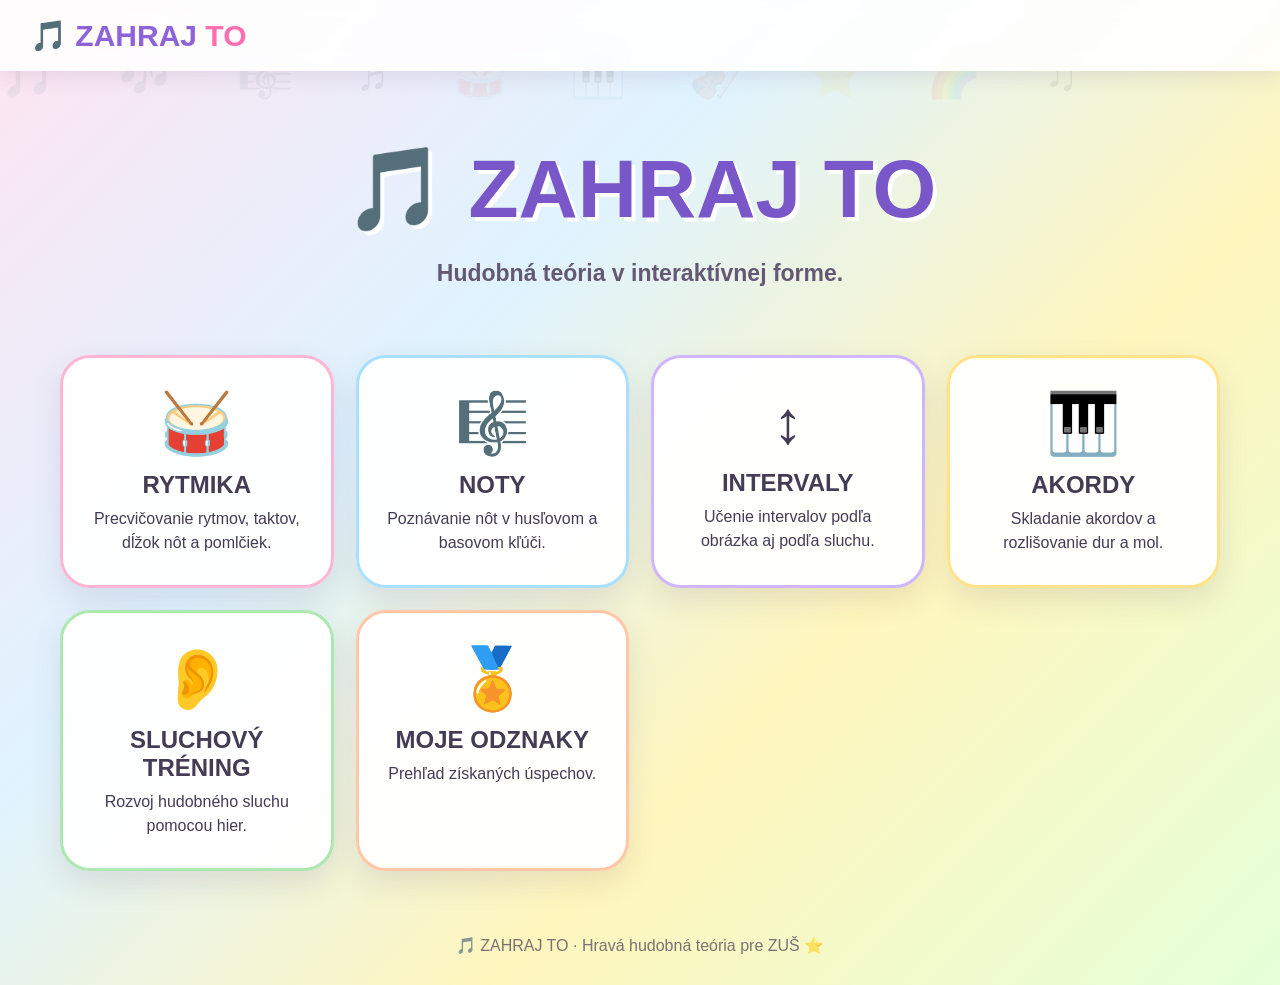
==== index.html @ bfaa4fea "Update index.html" ====
<!DOCTYPE html>
<html lang="sk">
<head>
<meta charset="UTF-8">
<meta name="viewport" content="width=device-width, initial-scale=1.0">
<title>🎵 ZAHRAJ TO</title>

<style>

*{
    box-sizing:border-box;
}

body{
    margin:0;
    font-family:"Trebuchet MS",Arial,sans-serif;
    color:#443b55;
    min-height:100vh;
    background:
        linear-gradient(135deg,
        #ffe4f1 0%,
        #dff3ff 35%,
        #fff6bd 65%,
        #e5ffd9 100%);
    overflow-x:hidden;
}

body::before{
    content:"🎵   🎶   🎼   ♬   🥁   🎹   🎻   ⭐   🌈   ♫";
    position:fixed;
    inset:0;
    z-index:-1;
    font-size:45px;
    line-height:150px;
    letter-spacing:25px;
    opacity:.08;
    animation:bgMove 20s linear infinite;
    pointer-events:none;
}

@keyframes bgMove{
    0%{transform:translateY(0)}
    50%{transform:translateY(-80px)}
    100%{transform:translateY(0)}
}

header{
    background:rgba(255,255,255,.88);
    backdrop-filter:blur(10px);
    padding:18px 30px;
    display:flex;
    justify-content:space-between;
    align-items:center;
    box-shadow:0 5px 20px rgba(80,60,100,.12);
    position:sticky;
    top:0;
    z-index:20;
}

.logo{
    font-size:30px;
    font-weight:900;
    color:#8e62d9;
}

.logo span{
    color:#ff6fae;
}

.back{
    display:none;
    border:none;
    background:#e9ddff;
    color:#704db0;
    padding:10px 18px;
    border-radius:20px;
    cursor:pointer;
    font-weight:bold;
}

main{
    max-width:1200px;
    margin:auto;
    padding:35px 20px;
}

.hero{
    text-align:center;
    padding:35px 10px 45px;
}

.hero h1{
    font-size:clamp(48px,8vw,82px);
    margin:0;
    color:#7957c9;
    text-shadow:4px 4px white;
    transition:.3s;
}

.hero p{
    font-size:23px;
    font-weight:bold;
    color:#655875;
}

.menu{
    display:grid;
    grid-template-columns:repeat(auto-fit,minmax(240px,1fr));
    gap:22px;
}

.card{
    background:rgba(255,255,255,.94);
    border-radius:30px;
    padding:30px 22px;
    text-align:center;
    box-shadow:0 12px 30px rgba(80,60,100,.12);
    cursor:pointer;
    transition:.25s;
    border:3px solid transparent;
}

.card:hover{
    transform:scale(1.05) rotate(-1deg);
    box-shadow:0 18px 40px rgba(80,60,100,.2);
}

.card:nth-child(1){border-color:#ffb6d5}
.card:nth-child(2){border-color:#a9dfff}
.card:nth-child(3){border-color:#d0b5ff}
.card:nth-child(4){border-color:#ffe28a}
.card:nth-child(5){border-color:#aee8b1}
.card:nth-child(6){border-color:#ffc7a8}

.card .icon{
    font-size:60px;
}

.card h2{
    margin:12px 0 8px;
}

.card p{
    margin:0;
    line-height:1.5;
}

.section{
    display:none;
}

.section.active{
    display:block;
    animation:appear .35s ease;
}

@keyframes appear{
    from{
        opacity:0;
        transform:translateY(15px);
    }
    to{
        opacity:1;
        transform:translateY(0);
    }
}

.panel{
    background:rgba(255,255,255,.95);
    border-radius:30px;
    padding:28px;
    margin-bottom:25px;
    box-shadow:0 10px 30px rgba(80,60,100,.12);
}

.panel h1{
    color:#7654c4;
}

.panel h2{
    color:#7654c4;
}

.controls{
    display:flex;
    flex-wrap:wrap;
    gap:10px;
    margin:15px 0;
}

button,select{
    border:none;
    border-radius:18px;
    padding:13px 20px;
    font-size:16px;
    font-weight:bold;
    cursor:pointer;
    background:#e8ddff;
    color:#553c86;
    transition:.2s;
}

button:hover{
    transform:translateY(-2px);
    filter:brightness(.97);
}

button.primary{
    background:#ff91bd;
    color:white;
}

button.blue{
    background:#9ddcff;
    color:#225a7a;
}

button.yellow{
    background:#ffe18a;
    color:#775b00;
}

button.green{
    background:#aee8b1;
    color:#27622c;
}

button.purple{
    background:#c9adff;
    color:#53308d;
}

button.red{
    background:#ff9c9c;
    color:#762929;
}

button.selected{
    outline:4px solid rgba(120,80,190,.2);
    transform:scale(1.04);
}

/* =========================
   RYTMICKÁ OSNOVA
========================= */

.staff-container{
    background:white;
    border-radius:25px;
    padding:20px;
    margin:25px 0;
    box-shadow:inset 0 0 0 3px #eee7fa;
    overflow-x:auto;
}

#rhythmStaff{
    width:100%;
    min-width:760px;
    height:270px;
}

.staff-line{
    stroke:#45404c;
    stroke-width:2;
}

.bar-line{
    stroke:#45404c;
    stroke-width:3;
}

.note-head{
    fill:#24212a;
}

.note-stem{
    stroke:#24212a;
    stroke-width:3;
}

.note-beam{
    stroke:#24212a;
    stroke-width:6;
    stroke-linecap:round;
}

.note-flag{
    fill:none;
    stroke:#24212a;
    stroke-width:4;
}

.rest-symbol{
    font-size:36px;
    fill:#24212a;
}

.first-beat{
    fill:#ff5da2;
    stroke:#ff5da2;
}

.staff-beat-highlight{
    opacity:.12;
}

.rhythm-info{
    display:flex;
    justify-content:center;
    flex-wrap:wrap;
    gap:15px;
    margin:15px 0;
}

.info-pill{
    padding:10px 18px;
    border-radius:20px;
    background:#f3edff;
    font-weight:bold;
}

.tap-area{
    text-align:center;
    padding:10px 0 20px;
}

.tap-button{
    width:190px;
    height:190px;
    border-radius:50%;
    border:10px solid #ffb6d5;
    background:#ff78b1;
    color:white;
    font-size:28px;
    box-shadow:0 10px 0 #d6538d;
    margin:10px;
}

.tap-button:active{
    transform:translateY(8px);
    box-shadow:0 2px 0 #d6538d;
}

.tap-count{
    font-size:18px;
    font-weight:bold;
}

.status{
    padding:15px;
    border-radius:18px;
    background:#f4edff;
    margin-top:15px;
    font-weight:bold;
}

.status.success{
    background:#ddf8df;
    color:#25642b;
}

.status.error{
    background:#ffe1e1;
    color:#8a2d2d;
}

.accuracy{
    font-size:26px;
    font-weight:900;
    text-align:center;
    margin:15px;
}

.progress{
    height:20px;
    background:#eee;
    border-radius:20px;
    overflow:hidden;
    margin:15px 0;
}

.progress-bar{
    height:100%;
    background:linear-gradient(90deg,#ff9fc6,#a9dfff,#bca0ff);
    width:0%;
    transition:.5s;
}

/* =========================
   VYSVETLIVKY
========================= */

.rhythm-lessons{
    display:grid;
    grid-template-columns:repeat(auto-fit,minmax(240px,1fr));
    gap:15px;
}

.lesson{
    background:#faf7ff;
    border-radius:22px;
    padding:20px;
    border:2px solid #eee4ff;
}

.lesson-symbol{
    font-size:45px;
    text-align:center;
}

.lesson h3{
    text-align:center;
    color:#7654c4;
}

.lesson p{
    line-height:1.6;
}

.example{
    background:white;
    border-radius:15px;
    padding:12px;
    font-size:30px;
    text-align:center;
}

/* =========================
   NOTY
========================= */

.real-stave-container{
    background:white;
    border-radius:25px;
    padding:15px 20px;
    margin:25px 0;
    box-shadow:inset 0 0 0 3px #eee7fa;
    overflow-x:auto;
}

#noteStave{
    width:100%;
    min-width:700px;
    height:260px;
}

.note-staff-line{
    stroke:#45404c;
    stroke-width:2.5;
}

.note-clef{
    fill:#443b55;
    font-family:"Bravura","Noto Music","Segoe UI Symbol","Arial Unicode MS",serif;
    font-weight:normal;
}

.note-head-real{
    fill:#24212a;
    stroke:#24212a;
    stroke-width:2;
}

.note-stem-real{
    stroke:#24212a;
    stroke-width:3;
}

.note-accidental-real{
    fill:#7654c4;
    font-family:"Segoe UI Symbol","Arial Unicode MS",sans-serif;
    font-size:30px;
    font-weight:bold;
}

.note-ledger{
    stroke:#45404c;
    stroke-width:2.5;
}

.note-name-real{
    fill:#7654c4;
    font-size:18px;
    font-weight:bold;
}

.answers{
    display:grid;
    grid-template-columns:repeat(3,1fr);
    gap:15px;
}

.answers button{
    min-height:65px;
    background:#dff3ff;
}

.quiz-score{
    font-weight:bold;
    text-align:center;
}

/* =========================
   INTERVALY
========================= */

.interval-display{
    display:flex;
    justify-content:center;
    gap:45px;
    align-items:center;
    font-size:70px;
    padding:30px;
    background:#eef8ff;
    border-radius:25px;
}

.interval-stave-container{
    background:white;
    border-radius:25px;
    padding:15px;
    margin:20px 0;
    box-shadow:inset 0 0 0 3px #eee7fa;
    overflow-x:auto;
}

#intervalStave,#buildIntervalStave{
    width:100%;
    min-width:650px;
    height:260px;
}

.interval-staff-line{stroke:#45404c;stroke-width:2;}
.interval-clef{font-family:serif;fill:#24212a;}
.interval-note-head{fill:#24212a;}
.interval-note-stem{stroke:#24212a;stroke-width:3;}
.interval-note-ledger{stroke:#45404c;stroke-width:2;}
.interval-octave-note{
    text-align:center;
    min-height:28px;
    font-weight:900;
    color:#7654c4;
}
.interval-hint{
    background:#f5efff;
    padding:14px 18px;
    border-radius:18px;
    line-height:1.6;
}
.interval-build-card{
    display:flex;
    justify-content:center;
    align-items:center;
    gap:25px;
    padding:22px;
    background:#eef8ff;
    border-radius:25px;
    margin:20px 0;
}
.interval-build-note{font-size:48px;font-weight:900;}
.interval-build-arrow{font-size:40px;}
.interval-target-label{font-size:15px;font-weight:bold;opacity:.7;text-align:center;}
.interval-target{font-size:32px;font-weight:900;color:#7654c4;text-align:center;}

/* =========================
   AKORDY
========================= */

.chord-pieces{
    display:flex;
    justify-content:center;
    gap:15px;
    flex-wrap:wrap;
    margin:25px 0;
}

.piece{
    width:90px;
    height:90px;
    border-radius:20px;
    display:flex;
    align-items:center;
    justify-content:center;
    font-size:30px;
    font-weight:bold;
    background:#ffd77e;
    cursor:pointer;
    transition:.2s;
}

.piece:hover{
    transform:scale(1.08) rotate(3deg);
}

/* =========================
   ODZNAKY
========================= */

.badges{
    display:grid;
    grid-template-columns:repeat(auto-fit,minmax(220px,1fr));
    gap:20px;
}

.badge{
    padding:25px;
    border-radius:25px;
    background:#f5efff;
    text-align:center;
    transition:.3s;
    opacity:.45;
}

.badge.unlocked{
    opacity:1;
    animation:badgePop .7s ease;
    background:#fff4bd;
}

@keyframes badgePop{
    0%{transform:scale(.5) rotate(-10deg)}
    60%{transform:scale(1.15) rotate(5deg)}
    100%{transform:scale(1)}
}

.badge-icon{
    font-size:60px;
}

/* =========================
   KONFETY
========================= */

#confetti{
    position:fixed;
    inset:0;
    pointer-events:none;
    z-index:100;
}

.confetti-piece{
    position:absolute;
    width:12px;
    height:18px;
    animation:fall 2.5s linear forwards;
}

@keyframes fall{
    0%{
        transform:translateY(-20px) rotate(0deg);
        opacity:1;
    }
    100%{
        transform:translateY(110vh) rotate(720deg);
        opacity:0;
    }
}

footer{
    text-align:center;
    padding:30px;
    opacity:.7;
}

@media(max-width:700px){

    .answers{
        grid-template-columns:1fr;
    }

    .panel{
        padding:20px;
    }

    .hero h1{
        font-size:50px;
    }

    .hero p{
        font-size:18px;
    }

}

</style>
</head>


<body>

<header>

    <div class="logo">
        🎵 ZAHRAJ <span>TO</span>
    </div>

    <button
        class="back"
        id="backBtn"
        onclick="showHome()">
        ← MENU
    </button>

</header>


<main>

<!-- =========================
     DOMOV
========================= -->

<section id="home" class="section active">

    <div class="hero">

        <h1>🎵 ZAHRAJ TO</h1>

        <p>
            Hudobná teória v interaktívnej forme.
        </p>

    </div>


    <div class="menu">

        <div class="card" onclick="showSection('rhythm')">
            <div class="icon">🥁</div>
            <h2>RYTMIKA</h2>
            <p>
                Precvičovanie rytmov, taktov,
                dĺžok nôt a pomlčiek.
            </p>
        </div>

        <div class="card" onclick="showSection('notes')">
            <div class="icon">🎼</div>
            <h2>NOTY</h2>
            <p>
                Poznávanie nôt v husľovom
                a basovom kľúči.
            </p>
        </div>

        <div class="card" onclick="showSection('intervals')">
            <div class="icon">↕️</div>
            <h2>INTERVALY</h2>
            <p>
                Učenie intervalov podľa obrázka
                aj podľa sluchu.
            </p>
        </div>

        <div class="card" onclick="showSection('chords')">
            <div class="icon">🎹</div>
            <h2>AKORDY</h2>
            <p>
                Skladanie akordov a rozlišovanie
                dur a mol.
            </p>
        </div>

        <div class="card" onclick="showSection('ear')">
            <div class="icon">👂</div>
            <h2>SLUCHOVÝ TRÉNING</h2>
            <p>
                Rozvoj hudobného sluchu
                pomocou hier.
            </p>
        </div>

        <div class="card" onclick="showSection('badges')">
            <div class="icon">🏅</div>
            <h2>MOJE ODZNAKY</h2>
            <p>
                Prehľad získaných úspechov.
            </p>
        </div>

    </div>

</section>


<!-- =========================
     RYTMIKA
========================= -->

<section id="rhythm" class="section">

<div class="panel">

    <h1>🥁 Rytmika</h1>

    <p>
        Pozri sa na rytmus v notovej osnove,
        vypočuj si ho a potom ho čo najpresnejšie
        zopakuj.
    </p>


    <h2>🎚️ Tempo</h2>

    <div class="controls">

        <button onclick="setBPM(60)" id="bpm60">
            60 BPM
        </button>

        <button onclick="setBPM(80)" id="bpm80">
            80 BPM
        </button>

        <button onclick="setBPM(100)" id="bpm100">
            100 BPM
        </button>

        <button onclick="setBPM(120)" id="bpm120">
            120 BPM
        </button>

    </div>

    <div class="controls metronome-controls">

        <button
            class="purple selected"
            id="metronomeToggle"
            onclick="toggleMetronome()">
            🔊 METRONÓM: ZAPNUTÝ
        </button>

    </div>

    <p>
        Aktuálne tempo:
        <strong id="bpmValue">80 BPM</strong>
    </p>
    <h2>📏 Takt</h2>

    <div class="status">
        Všetky rytmické cvičenia sú v takte <strong>4/4</strong> a majú presne <strong>2 takty</strong>.
    </div>

    <h2>🎓 Úroveň</h2>

    <div class="controls">

        <button
            class="green selected"
            id="levelEasy"
            onclick="setLevel('easy')">
            🟢 ĽAHKÁ
        </button>

        <button
            class="yellow"
            id="levelMedium"
            onclick="setLevel('medium')">
            🟡 STREDNÁ
        </button>

        <button
            class="red"
            id="levelHard"
            onclick="setLevel('hard')">
            🔴 ŤAŽKÁ
        </button>

    </div>


    <div class="rhythm-info">

        <div class="info-pill">
            🎼 2 takty · 4/4
        </div>

        <div class="info-pill">
            ⭐ <span id="rhythmLevelInfo">Ľahká</span>
        </div>

        <div class="info-pill">
            📚 Cvičenie <span id="rhythmExerciseInfo">1/30</span>
        </div>

    </div>


    <!-- SKUTOČNÁ NOTOVÁ OSNOVA -->

    <div class="staff-container">

        <svg
            id="rhythmStaff"
            viewBox="0 0 1000 270"
            preserveAspectRatio="xMidYMid meet">

            <!-- osnovové čiary -->

            <line class="staff-line"
                x1="50" y1="70"
                x2="950" y2="70"/>

            <line class="staff-line"
                x1="50" y1="90"
                x2="950" y2="90"/>

            <line class="staff-line"
                x1="50" y1="110"
                x2="950" y2="110"/>

            <line class="staff-line"
                x1="50" y1="130"
                x2="950" y2="130"/>

            <line class="staff-line"
                x1="50" y1="150"
                x2="950" y2="150"/>

            <!-- husľový kľúč -->

            <text
                x="65"
                y="145"
                font-size="92">
                𝄞
            </text>

            <!-- taktová čiara po kľúči -->

            <line
                class="bar-line"
                x1="145" y1="65"
                x2="145" y2="155"/>

            <g id="rhythmNotes"></g>

        </svg>

    </div>


    <div class="controls">

        <button
            class="primary"
            onclick="playRhythm()">
            ▶ PREHRAŤ VZOR
        </button>

        <button
            class="blue"
            onclick="newRhythm()">
            🔄 NOVÝ RYTMUS
        </button>

    </div>


    <h2>🎯 Zopakuj rytmus</h2>

    <p>
        Môžeš použiť veľké tlačidlo,
        <strong>medzerník</strong> alebo
        <strong>mikrofón</strong>.
    </p>


    <div class="tap-area">

        <button
            class="tap-button"
            id="tapButton"
            onclick="tapRhythm()">

            👆<br>
            ŤUKAJ

        </button>

        <div class="tap-count">
            Odťukané údery:
            <span id="tapCount">0</span>
        </div>

    </div>


    <div class="controls">

        <button
            class="purple"
            onclick="startMic()">
            🎤 ZAPNÚŤ MIKROFÓN
        </button>

        <button
            onclick="stopMic()">
            ⏹ VYPNÚŤ MIKROFÓN
        </button>

        <button
            onclick="resetTaps()">
            ↩️ VYMAZAŤ ŤUKNUTIA
        </button>

    </div>


    <div
        class="status"
        id="rhythmStatus">

        Stlač „Prehrať vzor“ a potom ho zopakuj.

    </div>


    <div
        class="accuracy"
        id="rhythmAccuracy">

        Presnosť: —

    </div>


    <div class="progress">

        <div
            class="progress-bar"
            id="rhythmProgress">
        </div>

    </div>

</div>


<!-- =========================
     VYSVETLIVKY RYTMIKY
========================= -->

<div class="panel">

<h2>📖 Rytmické vysvetlivky</h2>

<p>
Rytmus určuje, <strong>ako dlho jednotlivé tóny
trvajú a kedy zaznejú</strong>. Každá nota má svoju
časovú hodnotu.
</p>


<div class="rhythm-lessons">


<div class="lesson">

<div class="lesson-symbol">𝅝</div>

<h3>Celá nota</h3>

<p>
Trvá <strong>4 doby</strong> v 4/4 takte.
</p>

<div class="example">
𝅝
</div>

</div>


<div class="lesson">

<div class="lesson-symbol">𝅗𝅥</div>

<h3>Polová nota</h3>

<p>
Trvá <strong>2 doby</strong>.
</p>

<div class="example">
𝅗𝅥
</div>

</div>


<div class="lesson">

<div class="lesson-symbol">♩</div>

<h3>Štvrťová nota</h3>

<p>
Trvá <strong>1 dobu</strong>.
</p>

<div class="example">
♩ ♩ ♩ ♩
</div>

</div>


<div class="lesson">

<div class="lesson-symbol">♪</div>

<h3>Osminová nota</h3>

<p>
Trvá <strong>polovicu doby</strong>.
Dve osminové noty sa zmestia do jednej štvrťovej doby.
</p>

<div class="example">
♪ ♪
</div>

</div>


<div class="lesson">

<div class="lesson-symbol">𝅘𝅥𝅮</div>

<h3>Šestnástinová nota</h3>

<p>
Trvá <strong>štvrtinu doby</strong>.
Do jednej štvrťovej doby sa zmestia štyri šestnástiny.
</p>

<div class="example">
𝅘𝅥𝅮 𝅘𝅥𝅮 𝅘𝅥𝅮 𝅘𝅥𝅮
</div>

</div>


<div class="lesson">

<div class="lesson-symbol">♪♪♪</div>

<h3>Triola</h3>

<p>
Triola rozdelí čas jednej štvrťovej doby
na <strong>tri rovnaké časti</strong>.
</p>

<div class="example">
♪³
</div>

</div>




<div class="lesson">

<div class="lesson-symbol">♩.</div>

<h3>Bodkovaná nota</h3>

<p>
Bodka predĺži notu o polovicu jej pôvodnej hodnoty.
Napríklad bodkovaná štvrťová nota trvá
<strong>1,5 doby</strong>.
</p>

<div class="example">
♩.
</div>

</div>


<div class="lesson">

<div class="lesson-symbol">𝄽</div>

<h3>Štvrťová pomlčka</h3>

<p>
Ticho v trvaní <strong>1 doby</strong>.
</p>

<div class="example">
𝄽
</div>

</div>


<div class="lesson">

<div class="lesson-symbol">𝄼</div>

<h3>Osminová pomlčka</h3>

<p>
Ticho v trvaní <strong>polovice doby</strong>.
</p>

<div class="example">
𝄼
</div>

</div>


<div class="lesson">

<div class="lesson-symbol">𝄾</div>

<h3>Šestnástinová pomlčka</h3>

<p>
Ticho v trvaní <strong>štvrtiny doby</strong>.
</p>

<div class="example">
𝄾
</div>

</div>


<div class="lesson">

<div class="lesson-symbol">𝄻</div>

<h3>Polová pomlčka</h3>

<p>
Ticho v trvaní <strong>2 dôb</strong>.
</p>

<div class="example">
𝄻
</div>

</div>


<div class="lesson">

<div class="lesson-symbol">𝄺</div>

<h3>Celá pomlčka</h3>

<p>
V 4/4 takte predstavuje ticho počas
<strong>celého taktu – 4 doby</strong>.
</p>

<div class="example">
𝄺
</div>

</div>


<div class="lesson">

<div class="lesson-symbol">𝄹</div>

<h3>Dvojtaktová pomlčka</h3>

<p>
Označuje ticho počas <strong>dvoch celých taktov</strong>.
V tréneri sa používa iba ako vysvetľujúci symbol.
</p>

<div class="example">
𝄹
</div>

</div>


</div>


<h2 style="margin-top:35px;">
📏 Takt 4/4 a taktová čiara
</h2>

<p style="line-height:1.7;">
V tejto aplikácii sú všetky rytmické cvičenia v <strong>4/4 takte</strong>.
Jeden takt preto obsahuje štyri štvrťové doby a každé cvičenie má presne dva takty.
Taktová čiara <strong>|</strong> oddeľuje prvý a druhý takt.
</p>

<div class="example">
♩ ♩ ♩ ♩ | ♩ ♩ ♩ ♩
</div>

</div>

</section>


<!-- =========================
     NOTY
========================= -->

<section id="notes" class="section">

<div class="panel">

<h1>🎼 Noty</h1>

<div class="controls">

<button
class="primary"
id="noteTrebleButton"
onclick="selectNoteMode('treble')">
🎻 Husľový kľúč
</button>

<button
class="blue"
id="noteBassButton"
onclick="selectNoteMode('bass')">
🎸 Basový kľúč
</button>

<button
class="purple"
id="noteAccidentalButton"
onclick="selectNoteMode('accidentals')">
♯ / ♭ Posuvky
</button>

</div>

<h2 id="noteModeTitle">🎻 Husľový kľúč</h2>

<div class="real-stave-container">
    <svg id="noteStave" viewBox="0 0 900 260" preserveAspectRatio="xMidYMid meet" aria-label="Notová osnova">
        <g id="noteStaveGraphics"></g>
    </svg>
</div>

<h2>Aká je to nota?</h2>

<div class="answers" id="noteAnswers"></div>

<div class="status" id="noteStatus">Vyber správnu odpoveď.</div>

<p class="quiz-score">
Správne:
<span id="noteScore">0</span>/10
</p>

</div>


<div class="panel">

<h2>📖 Vysvetlivky</h2>

<div class="explanation">

<h3>🎻 Husľový kľúč</h3>

<p>
Husľový kľúč určuje výšku tónov na notovej osnove.
</p>

<p>
<strong>Linky:</strong>
E – G – H – D – F
</p>

<p>
<strong>Medzery:</strong>
F – A – C – E
</p>

</div>


<div class="explanation">

<h3>🎸 Basový kľúč</h3>

<p>
Basový kľúč používame najmä pre nižšie tóny.
</p>

<p>
<strong>Linky:</strong>
G – H – D – F – A
</p>

<p>
<strong>Medzery:</strong>
A – C – E – G
</p>

</div>


<div class="explanation">

<h3>♯ Krížik</h3>

<p>
Zvyšuje tón o pol tónu.
</p>

</div>


<div class="explanation">

<h3>♭ Béčko</h3>

<p>
Znižuje tón o pol tónu.
</p>

</div>

</div>

</section>


<!-- =========================
     INTERVALY
========================= -->

<section id="intervals" class="section">

<div class="panel">

<h1>↕️ Intervaly</h1>

<div class="controls">

<button
class="primary"
onclick="selectIntervalMode('picture')">
🎨 Podľa obrázka
</button>


<button
class="purple"
onclick="selectIntervalMode('build')">
🎯 Postav interval
</button>

</div>

<div id="intervalPictureGame">

<h2>🎨 1. Podľa obrázka</h2>

<p class="interval-hint">
Pracujeme iba s tónmi <strong>C dur</strong> (C – D – E – F – G – A – H).
Prvá nota nemusí byť C. Urči, aký interval tvoria dve zobrazené noty.
</p>

<div class="interval-stave-container">
    <svg id="intervalStave" viewBox="0 0 900 260" preserveAspectRatio="xMidYMid meet">
        <g id="intervalStaveGraphics"></g>
    </svg>
</div>

<div class="interval-octave-note" id="intervalOctaveNote"></div>

<h3>Aký je to interval?</h3>
<div class="answers" id="intervalAnswers"></div>
<div class="status" id="intervalStatus">Vyber správnu odpoveď.</div>

</div>

<div id="intervalBuildGame" style="display:none;">

<h2>🎯 2. Vyskladaj interval</h2>

<p class="interval-hint">
Zobrazená je prvá nota a interval, ktorý máš vytvoriť.
Vyber druhú notu z tónov <strong>C dur</strong>.
</p>

<div class="interval-build-card">
    <div class="interval-build-note" id="buildStartNote">C</div>
    <div class="interval-build-arrow">→</div>
    <div>
        <div class="interval-target-label">Vyskladaj</div>
        <div class="interval-target" id="buildTargetInterval">Kvinta</div>
    </div>
</div>

<div class="interval-stave-container">
    <svg id="buildIntervalStave" viewBox="0 0 900 260" preserveAspectRatio="xMidYMid meet">
        <g id="buildIntervalStaveGraphics"></g>
    </svg>
</div>

<h3>Vyber druhú notu:</h3>
<div class="answers" id="buildIntervalAnswers"></div>
<div class="status" id="buildIntervalStatus">Vyber správnu notu.</div>

</div>

<p class="quiz-score">
Správne: <span id="intervalScore">0</span>/10
</p>

<p class="quiz-score">
Správne:
<span id="intervalScore">0</span>/10
</p>

</div>


<div class="panel">

<h2>📖 Intervaly</h2>

<div class="explanation">
<h3>1 – Prima</h3>
<p>C → C</p>
</div>

<div class="explanation">
<h3>2 – Sekunda</h3>
<p>C → D</p>
</div>

<div class="explanation">
<h3>3 – Tercia</h3>
<p>C → E</p>
</div>

<div class="explanation">
<h3>4 – Kvarta</h3>
<p>C → F</p>
</div>

<div class="explanation">
<h3>5 – Kvinta</h3>
<p>C → G</p>
</div>

<div class="explanation">
<h3>6 – Sexta</h3>
<p>C → A</p>
</div>

<div class="explanation">
<h3>7 – Septima</h3>
<p>C → H</p>
</div>

<div class="explanation">
<h3>8 – Oktáva</h3>
<p>C → C</p>
</div>

</div>

</section>


<!-- =========================
     AKORDY
========================= -->

<section id="chords" class="section">

<div class="panel">

<h1>🎹 Akordy</h1>

<h2>🧩 Poskladaj akord</h2>

<p id="chordQuestion">
Poskladaj <strong>C dur</strong>.
</p>

<div class="chord-pieces">

<div class="piece"
onclick="selectChordNote('C')">
C
</div>

<div class="piece"
onclick="selectChordNote('E')">
E
</div>

<div class="piece"
onclick="selectChordNote('G')">
G
</div>

<div class="piece"
onclick="selectChordNote('D')">
D
</div>

<div class="piece"
onclick="selectChordNote('F')">
F
</div>

<div class="piece"
onclick="selectChordNote('A')">
A
</div>

</div>

<div
class="status"
id="chordStatus">
Vyber tri tóny.
</div>

<button
class="primary"
onclick="checkChord()">
✓ SKONTROLOVAŤ
</button>

<hr
style="margin:30px 0;border:0;border-top:2px dashed #ddd;">

<h2>😁 Dur alebo Mol?</h2>

<button
class="yellow"
onclick="chordTypeAnswer('dur')">
😁 DUR
</button>

<button
class="blue"
onclick="chordTypeAnswer('mol')">
😢 MOL
</button>

<div
class="status"
id="chordTypeStatus">
Stlač ▶ a vypočuj si akord.
</div>

<button
class="primary"
onclick="playChord()">
▶ PREHRAŤ AKORD
</button>

</div>


<div class="panel">

<h2>📖 Vysvetlivky</h2>

<div class="explanation">

<h3>😁 Dur</h3>

<p>
Dur akord má často veselý a jasný charakter.
</p>

</div>

<div class="explanation">

<h3>😢 Mol</h3>

<p>
Mol akord má často pokojnejší alebo smutnejší charakter.
</p>

</div>

</div>

</section>


<!-- =========================
     SLUCH
========================= -->

<section id="ear" class="section">

<div class="panel">

<h1>👂 Sluchový tréning</h1>

<h2>📈 Vyšší alebo nižší?</h2>

<button
class="primary"
onclick="playHigherLower()">
▶ PREHRAŤ DVA TÓNY
</button>

<div class="controls">

<button
class="yellow"
onclick="higherLowerAnswer('higher')">
⬆️ VYŠŠÍ
</button>

<button
class="blue"
onclick="higherLowerAnswer('lower')">
⬇️ NIŽŠÍ
</button>

</div>

<div
class="status"
id="higherStatus">
Najprv si vypočuj tóny.
</div>

</div>


<div class="panel">

<h2>🎵 Zopakuj melódiu</h2>

<p>
Aplikácia prehrá krátku melódiu.
</p>

<button
class="primary"
onclick="playMelody()">
▶ PREHRAŤ MELODÍU
</button>

<div class="controls">

<button onclick="playTone(261.63)">
C
</button>

<button onclick="playTone(293.66)">
D
</button>

<button onclick="playTone(329.63)">
E
</button>

<button onclick="playTone(349.23)">
F
</button>

<button onclick="playTone(392)">
G
</button>

</div>

<div
class="status"
id="melodyStatus">
Zopakuj melódiu C – D – E.
</div>

</div>


<div class="panel">

<h2>🎹 Rozpoznaj tón</h2>

<button
class="primary"
onclick="playRecognitionTone()">
▶ PREHRAŤ TÓN
</button>

<div class="answers">

<button onclick="recognitionAnswer('C')">
C
</button>

<button onclick="recognitionAnswer('D')">
D
</button>

<button onclick="recognitionAnswer('E')">
E
</button>

</div>

<div
class="status"
id="recognitionStatus">
Vypočuj si tón.
</div>

</div>


<div class="panel">

<h2>📖 Vysvetlivky</h2>

<div class="explanation">

<h3>🎵 Tón</h3>

<p>
Tón je zvuk s určitou výškou.
</p>

</div>

<div class="explanation">

<h3>🎶 Melódia</h3>

<p>
Melódia je postupnosť tónov,
ktoré vytvárajú hudobnú myšlienku.
</p>

</div>

<div class="explanation">

<h3>⬆️ Vyšší tón</h3>

<p>
Má vyššiu frekvenciu.
</p>

</div>

<div class="explanation">

<h3>⬇️ Nižší tón</h3>

<p>
Má nižšiu frekvenciu.
</p>

</div>

</div>

</section>


<!-- =========================
     ODZNAKY
========================= -->

<section id="badges" class="section">

<div class="panel">

<h1>🏅 Moje odznaky</h1>

<p>
Získavaj úspechy a staň sa malým hudobníkom ZUŠ!
</p>

<div class="badges">

<div class="badge" id="badge-rhythm">

<div class="badge-icon">🥁</div>

<h2>
Rytmický majster
</h2>

<p>
10 správnych rytmov
</p>

</div>


<div class="badge" id="badge-notes">

<div class="badge-icon">🎼</div>

<h2>
Lovec nôt
</h2>

<p>
10 správnych úloh v notách
</p>

</div>


<div class="badge" id="badge-intervals">

<div class="badge-icon">↕️</div>

<h2>
Kráľ intervalov
</h2>

<p>
10 správnych intervalov
</p>

</div>


<div class="badge" id="badge-chords">

<div class="badge-icon">🎹</div>

<h2>
Staviteľ akordov
</h2>

<p>
10 správnych akordov
</p>

</div>


<div class="badge" id="badge-ear">

<div class="badge-icon">👂</div>

<h2>
Hudobné ucho
</h2>

<p>
10 správnych sluchových úloh
</p>

</div>


<div class="badge" id="badge-all">

<div class="badge-icon">🌟</div>

<h2>
Malý hudobník ZUŠ
</h2>

<p>
Získaj všetky ostatné odznaky
</p>

</div>

</div>

</div>

</section>

</main>


<footer>
🎵 ZAHRAJ TO · Hravá hudobná teória pre ZUŠ ⭐
</footer>


<div id="confetti"></div>


<script>

/* =====================================================
   NAVIGÁCIA
===================================================== */

function showSection(id){

    document.querySelectorAll(".section")
        .forEach(section=>{
            section.classList.remove("active");
        });

    document.getElementById(id)
        .classList.add("active");

    document.getElementById("backBtn")
        .style.display="block";

    window.scrollTo({
        top:0,
        behavior:"smooth"
    });
}


function showHome(){

    document.querySelectorAll(".section")
        .forEach(section=>{
            section.classList.remove("active");
        });

    document.getElementById("home")
        .classList.add("active");

    document.getElementById("backBtn")
        .style.display="none";

    window.scrollTo({
        top:0,
        behavior:"smooth"
    });
}


/* =====================================================
   KONFETY
===================================================== */

function confetti(){

    const container=
        document.getElementById("confetti");

    for(let i=0;i<80;i++){

        const piece=
            document.createElement("div");

        piece.className=
            "confetti-piece";

        piece.style.left=
            Math.random()*100+"%";

        piece.style.background=
            [
                "#ff8fba",
                "#9ddcff",
                "#ffe18a",
                "#bca0ff",
                "#aee8b1"
            ][Math.floor(Math.random()*5)];

        piece.style.animationDelay=
            Math.random()*.5+"s";

        container.appendChild(piece);

        setTimeout(()=>{
            piece.remove();
        },3000);
    }
}


/* =====================================================
   AUDIO ENGINE – KLAVÍR
===================================================== */

let audioContext=null;


function getAudio(){

    if(!audioContext){

        audioContext=
            new(
                window.AudioContext ||
                window.webkitAudioContext
            )();
    }

    if(audioContext.state==="suspended"){
        audioContext.resume();
    }

    return audioContext;
}


/*
    Jednoduchá syntéza klavírneho zvuku.

    Nie je to obyčajný sine beep:
    skladá sa z viacerých harmonických
    frekvencií a rýchleho útlmu.
*/

function playPiano(freq,duration=.5,volume=.25){

    const ctx=getAudio();

    const now=ctx.currentTime;

    const master=
        ctx.createGain();

    master.gain.setValueAtTime(
        .001,
        now
    );

    master.gain.exponentialRampToValueAtTime(
        volume,
        now+.008
    );

    master.gain.exponentialRampToValueAtTime(
        .001,
        now+duration
    );

    master.connect(ctx.destination);


    const harmonics=[
        {mult:1,amp:1},
        {mult:2,amp:.45},
        {mult:3,amp:.2},
        {mult:4,amp:.1},
        {mult:5,amp:.05}
    ];


    harmonics.forEach(h=>{

        const osc=
            ctx.createOscillator();

        const gain=
            ctx.createGain();

        osc.type="sine";

        osc.frequency.value=
            freq*h.mult;

        gain.gain.value=
            h.amp;

        osc.connect(gain);
        gain.connect(master);

        osc.start(now);

        osc.stop(
            now+duration+.05
        );

    });
}


function playTone(freq,duration=.4){

    playPiano(
        freq,
        duration,
        .22
    );
}



/* =====================================================
   RYTMICKÝ ENGINE – 30 CVIČENÍ PRE KAŽDÚ ÚROVEŇ
   VŠETKY CVIČENIA: 2 TAKTY, 4/4
===================================================== */

/*
    Trvanie zapisujeme v šestnástinových jednotkách:
    celá = 16, polová = 8, štvrťová = 4,
    osminová = 2, šestnástinová = 1.

    "triplet" je CELÁ skupina troch osminových triol
    a spolu trvá jednu štvrťovú dobu = 4 jednotky.

    Trioly používame iba v ŤAŽKEJ úrovni.
*/

const NOTE_VALUES={
    whole:16,
    half:8,
    quarter:4,
    eighth:2,
    sixteenth:1,
    dottedQuarter:6,
    dottedHalf:12,
    triplet:4,
};

const REST_VALUES={
    wholeRest:16,
    halfRest:8,
    quarterRest:4,
    eighthRest:2,
    sixteenthRest:1
};

function getDuration(type){
    return NOTE_VALUES[type] ?? REST_VALUES[type] ?? 0;
}

function patternDuration(pattern){
    return pattern.reduce((sum,type)=>sum+getDuration(type),0);
}

/*
    Každý riadok v "bars" je presne jeden takt 4/4 = 16 jednotiek.
    Z pripravených taktov vytvoríme 30 pevných dvojtaktových cvičení.
*/
function makeThirtyExercises(bars){
    const exercises=[];

    for(let i=0;i<30;i++){
        const firstIndex=i % bars.length;
        const secondIndex=(i*7 + 3 + Math.floor(i/bars.length)*5) % bars.length;

        exercises.push([
            [...bars[firstIndex]],
            [...bars[secondIndex]]
        ]);
    }

    return exercises;
}

/* -------------------------
   ĽAHKÁ
   Povolené:
   celá, polová, štvrťová, osminová nota,
   celá a polová pomlčka.
------------------------- */
const easyBars=[
    ["quarter","quarter","quarter","quarter"],
    ["half","half"],
    ["whole"],
    ["half","quarter","quarter"],
    ["quarter","half","quarter"],
    ["eighth","eighth","quarter","half"],
    ["quarter","eighth","eighth","half"],
    ["half","eighth","eighth","quarter"],
    ["eighth","eighth","eighth","eighth","half"],
    ["quarter","quarter","eighth","eighth","quarter"],
    ["halfRest","half"],
    ["half","halfRest"],
    ["quarter","quarter","halfRest"],
    ["eighth","eighth","quarter","halfRest"],
    ["wholeRest"]
];

/* -------------------------
   STREDNÁ
   Navyše:
   šestnástinová nota, triola,
   štvrťová a osminová pomlčka.
------------------------- */
const mediumBars=[
    ["eighth","eighth","quarter","half"],
    ["sixteenth","sixteenth","sixteenth","sixteenth","quarter","half"],
    ["quarter","sixteenth","sixteenth","eighth","half"],
    ["sixteenth","sixteenth","eighth","quarter","half"],
    ["quarterRest","quarter","half"],
    ["eighthRest","eighth","quarter","half"],
    ["quarter","eighthRest","eighth","quarter","quarter"],
    ["sixteenth","sixteenth","eighth","quarter","half"],
    ["quarter","sixteenth","sixteenth","sixteenth","sixteenth","quarter"],
    ["sixteenth","sixteenth","sixteenth","sixteenth","eighth","eighth","quarter"],
    ["halfRest","sixteenth","sixteenth","eighth","quarter"],
    ["quarter","quarterRest","sixteenth","sixteenth","eighth","quarter"],
    ["eighth","eighth","quarterRest","quarter","quarter"],
    ["sixteenth","sixteenth","quarter","eighthRest","eighth","quarter"],
    ["quarter","sixteenth","sixteenth","quarter","eighth","eighth"]
];

/* -------------------------
   ŤAŽKÁ
   Navyše: trioly, bodkované noty a šestnástinová pomlčka.
   Môžu sa opakovať aj prvky z ľahkej a strednej úrovne.
------------------------- */
const hardBars=[
    ["dottedQuarter","eighth","quarter","quarter"],
    ["quarter","dottedQuarter","eighth","quarter"],
    ["dottedHalf","quarter"],
    ["triplet","quarter","half"],
    ["quarter","triplet","quarter","quarter"],
    ["triplet","eighth","eighth","quarter","quarter"],
    ["quarterRest","triplet","half"],
    ["eighthRest","sixteenth","sixteenth","triplet","half"],
    ["dottedQuarter","eighth","triplet","quarter"],
    ["sixteenthRest","sixteenth","eighth","triplet","half"],
    ["quarter","sixteenthRest","sixteenth","triplet","quarter","quarter"],
    ["dottedHalf","eighth","eighth","quarter"],
    ["quarterRest","dottedQuarter","eighth","quarter"],
    ["eighth","eighth","sixteenthRest","sixteenth","eighth","triplet","quarter"],
    ["sixteenth","sixteenth","sixteenth","sixteenth","triplet","quarter","quarter"]
];

const rhythmExercises={
    easy:makeThirtyExercises(easyBars),
    medium:makeThirtyExercises(mediumBars),
    hard:makeThirtyExercises(hardBars)
};

/*
    Kontrola pri načítaní kódu:
    každý takt musí mať presne 16 jednotiek.
*/
Object.entries(rhythmExercises).forEach(([exerciseLevel,exercises])=>{
    exercises.forEach((exercise,exerciseNumber)=>{
        exercise.forEach((bar,barNumber)=>{
            if(Math.abs(patternDuration(bar)-16)>.001){
                console.error(
                    "Chybný rytmus:",
                    exerciseLevel,
                    exerciseNumber+1,
                    "takt",
                    barNumber+1,
                    patternDuration(bar)
                );
            }
        });
    });
});

let bpm=80;
let level="easy";
let currentRhythm=[];
let expectedEvents=[];
let tapTimes=[];
let rhythmCompleted=false;
let rhythmCorrect=0;

const exerciseIndex={
    easy:0,
    medium:0,
    hard:0
};

function quarterMilliseconds(){
    return 60000/bpm;
}

function unitMilliseconds(){
    return quarterMilliseconds()/4;
}

function loadCurrentRhythm(){
    clearPlayback();

    const exercise=rhythmExercises[level][exerciseIndex[level]];
    const first=exercise[0];
    const second=exercise[1];

    currentRhythm=[
        ...first,
        "|",
        ...second
    ];

    resetRhythmAttemptUI(
        "Cvičenie "+(exerciseIndex[level]+1)+"/30. Najprv si vypočuj vzor."
    );

    document.getElementById("rhythmLevelInfo").textContent=
        level==="easy"
        ?"Ľahká"
        :level==="medium"
        ?"Stredná"
        :"Ťažká";

    document.getElementById("rhythmExerciseInfo").textContent=
        (exerciseIndex[level]+1)+"/30";

    renderStaff();
    prepareExpectedEvents();
}

function newRhythm(){
    exerciseIndex[level]=(exerciseIndex[level]+1)%30;
    loadCurrentRhythm();
}

function resetRhythmAttemptUI(message="Skús rytmus znova."){
    tapTimes=[];
    rhythmCompleted=false;

    document.getElementById("tapCount").textContent="0";
    document.getElementById("rhythmAccuracy").textContent="Presnosť: —";
    document.getElementById("rhythmProgress").style.width="0%";

    const status=document.getElementById("rhythmStatus");
    status.className="status";
    status.textContent=message;
}

/*
    Vytvorí očakávané nástupy tónov.
    Pomlčky pridajú čas, ale nevytvoria úder.
*/
function prepareExpectedEvents(){
    expectedEvents=[];
    let time=0;

    currentRhythm.forEach(item=>{
        if(item==="|") return;

        if(item==="triplet"){
            for(let i=0;i<3;i++){
                expectedEvents.push(time+(4*i/3));
            }
            time+=4;
            return;
        }

        const duration=getDuration(item);

        if(!item.toLowerCase().includes("rest")){
            expectedEvents.push(time);
        }

        time+=duration;
    });
}

/* =====================================================
   ZOBRAZENIE NOTOVEJ OSNOVY
===================================================== */

function renderStaff(){
    const group=document.getElementById("rhythmNotes");
    group.innerHTML="";

    const bars=[[],[]];
    let bar=0;

    currentRhythm.forEach(item=>{
        if(item==="|"){
            bar=1;
        }else{
            bars[bar].push(item);
        }
    });

    drawBar(bars[0],165);
    drawBar(bars[1],570);
}

function drawBar(pattern,startX){
    const group=document.getElementById("rhythmNotes");
    const ns="http://www.w3.org/2000/svg";

    const barLine=document.createElementNS(ns,"line");
    barLine.setAttribute("class","bar-line");
    barLine.setAttribute("x1",startX+350);
    barLine.setAttribute("y1","65");
    barLine.setAttribute("x2",startX+350);
    barLine.setAttribute("y2","155");
    group.appendChild(barLine);

    let position=0;

    pattern.forEach((type,index)=>{
        const duration=getDuration(type);
        const center=startX+((position+duration/2)/16)*320;

        drawRhythmSymbol(
            type,
            center,
            index===0
        );

        position+=duration;
    });
}

function drawRhythmSymbol(type,x,first){
    const group=document.getElementById("rhythmNotes");
    const ns="http://www.w3.org/2000/svg";

    if(type.includes("Rest")){
        const text=document.createElementNS(ns,"text");
        text.setAttribute("x",x);
        text.setAttribute("y","120");
        text.setAttribute("text-anchor","middle");
        text.setAttribute("class","rest-symbol");

        const symbols={
            wholeRest:"𝄺",
            halfRest:"𝄻",
            quarterRest:"𝄽",
            eighthRest:"𝄾",
            sixteenthRest:"𝄿"
        };

        text.textContent=symbols[type] || "𝄽";
        group.appendChild(text);
        return;
    }

    if(type==="triplet"){
        const spacing=22;
        for(let i=0;i<3;i++){
            drawNote(x+(i-1)*spacing,110,"eighth",first && i===0);
        }

        const text=document.createElementNS(ns,"text");
        text.setAttribute("x",x);
        text.setAttribute("y","42");
        text.setAttribute("text-anchor","middle");
        text.setAttribute("font-size","22");
        text.setAttribute("font-weight","bold");
        text.textContent="3";
        group.appendChild(text);
        return;
    }

    if(type===""){
        const spacing=12;
        for(let i=0;i<6;i++){
            drawNote(x+(i-2.5)*spacing,110,"sixteenth",first && i===0);
        }

        const text=document.createElementNS(ns,"text");
        text.setAttribute("x",x);
        text.setAttribute("y","36");
        text.setAttribute("text-anchor","middle");
        text.setAttribute("font-size","20");
        text.setAttribute("font-weight","bold");
        text.textContent="6";
        group.appendChild(text);
        return;
    }

    drawNote(x,110,type,first);
}

function drawNote(x,y,type,first){
    const group=document.getElementById("rhythmNotes");
    const ns="http://www.w3.org/2000/svg";
    const dotted=type==="dottedQuarter" || type==="dottedHalf";

    if(type==="whole"){
        const ellipse=document.createElementNS(ns,"ellipse");
        ellipse.setAttribute("cx",x);
        ellipse.setAttribute("cy",y);
        ellipse.setAttribute("rx","17");
        ellipse.setAttribute("ry","10");
        ellipse.setAttribute("fill","white");
        ellipse.setAttribute("stroke",first?"#ff5da2":"#24212a");
        ellipse.setAttribute("stroke-width","3");
        ellipse.dataset.rhythmNote="1";
        group.appendChild(ellipse);
        return;
    }

    const head=document.createElementNS(ns,"ellipse");
    head.setAttribute("cx",x);
    head.setAttribute("cy",y);
    head.setAttribute("rx","13");
    head.setAttribute("ry","9");
    head.setAttribute("class","note-head");
    head.dataset.rhythmNote="1";

    if(first){
        head.setAttribute("fill","#ff5da2");
    }

    if(type==="half" || type==="dottedHalf"){
        head.setAttribute("fill","white");
        head.setAttribute("stroke",first?"#ff5da2":"#24212a");
        head.setAttribute("stroke-width","3");
    }

    group.appendChild(head);

    const stem=document.createElementNS(ns,"line");
    stem.setAttribute("x1",x+11);
    stem.setAttribute("y1",y);
    stem.setAttribute("x2",x+11);
    stem.setAttribute("y2",y-55);
    stem.setAttribute("class","note-stem");

    if(first){
        stem.setAttribute("stroke","#ff5da2");
    }

    group.appendChild(stem);

    if(type==="eighth" || type==="sixteenth"){
        const beam=document.createElementNS(ns,"line");
        beam.setAttribute("x1",x+10);
        beam.setAttribute("y1",y-55);
        beam.setAttribute("x2",x+30);
        beam.setAttribute("y2",y-55);
        beam.setAttribute("class","note-beam");
        group.appendChild(beam);

        if(type==="sixteenth"){
            const beam2=document.createElementNS(ns,"line");
            beam2.setAttribute("x1",x+10);
            beam2.setAttribute("y1",y-46);
            beam2.setAttribute("x2",x+30);
            beam2.setAttribute("y2",y-46);
            beam2.setAttribute("class","note-beam");
            group.appendChild(beam2);
        }
    }

    if(dotted){
        const dot=document.createElementNS(ns,"circle");
        dot.setAttribute("cx",x+23);
        dot.setAttribute("cy",y);
        dot.setAttribute("r","4");
        dot.setAttribute("fill","#24212a");
        group.appendChild(dot);
    }
}

/* =====================================================
   PREHRÁVANIE RYTMU
   Zvuk presne sleduje zobrazený zápis.
===================================================== */

let playbackTimers=[];
let metronomeEnabled=true;

function clearPlayback(){
    playbackTimers.forEach(timer=>clearTimeout(timer));
    playbackTimers=[];
    clearHighlights();
}

function playMetronomeClick(strong=false){
    const ctx=getAudio();
    const now=ctx.currentTime;
    const osc=ctx.createOscillator();
    const gain=ctx.createGain();

    osc.type="square";
    osc.frequency.value=strong?1200:850;

    gain.gain.setValueAtTime(.0001,now);
    gain.gain.exponentialRampToValueAtTime(strong?.20:.12,now+.004);
    gain.gain.exponentialRampToValueAtTime(.0001,now+.055);

    osc.connect(gain);
    gain.connect(ctx.destination);
    osc.start(now);
    osc.stop(now+.07);
}

function scheduleMetronome(startDelayMs,totalDurationMs){
    if(!metronomeEnabled) return;

    const quarter=quarterMilliseconds();
    const beats=Math.round(totalDurationMs/quarter);

    for(let beat=0;beat<beats;beat++){
        playbackTimers.push(
            setTimeout(()=>{
                playMetronomeClick(beat%4===0);
            },startDelayMs+beat*quarter)
        );
    }
}

function scheduleRhythmNote(delayMs,durationMs,noteIndex){
    playbackTimers.push(
        setTimeout(()=>{
            highlightEvent(noteIndex);

            playPiano(
                261.63,
                Math.max(.08,durationMs/1000*.82),
                .26
            );
        },delayMs)
    );
}

function playRhythm(){
    clearPlayback();
    prepareExpectedEvents();

    const unit=unitMilliseconds();
    let time=0;
    let noteIndex=0;

    /*
       Jeden klik metronómu = jedna štvrťová doba.
       V 4/4 teda zaznie 8 klikov pre dva takty.
       Prvý klik každého taktu je zvýraznený.
    */
    scheduleMetronome(0,unit*32);

    currentRhythm.forEach(item=>{
        if(item==="|") return;

        if(item==="triplet"){
            const oneTripletMs=unit*(4/3);

            for(let i=0;i<3;i++){
                scheduleRhythmNote(
                    time+(oneTripletMs*i),
                    oneTripletMs,
                    noteIndex
                );
                noteIndex++;
            }

            time+=unit*4;
            return;
        }

        const durationUnits=getDuration(item);
        const durationMs=durationUnits*unit;

        if(!item.toLowerCase().includes("rest")){
            scheduleRhythmNote(
                time,
                durationMs,
                noteIndex
            );
            noteIndex++;
        }

        time+=durationMs;
    });

    playbackTimers.push(
        setTimeout(()=>{
            clearHighlights();
            document.getElementById("rhythmStatus").textContent=
                "Teraz ho skús zopakovať! 👆";
        },time+250)
    );
}

function toggleMetronome(){
    metronomeEnabled=!metronomeEnabled;

    const button=document.getElementById("metronomeToggle");

    button.classList.toggle("selected",metronomeEnabled);
    button.textContent=metronomeEnabled
        ?"🔊 METRONÓM: ZAPNUTÝ"
        :"🔇 METRONÓM: VYPNUTÝ";
}

function highlightEvent(index){
    const group=document.getElementById("rhythmNotes");
    const notes=group.querySelectorAll('[data-rhythm-note="1"]');

    notes.forEach(node=>node.classList.remove("first-beat"));

    if(notes[index]){
        notes[index].classList.add("first-beat");
    }
}

function clearHighlights(){
    document.querySelectorAll(".first-beat").forEach(
        el=>el.classList.remove("first-beat")
    );
}

/* =====================================================
   BPM + ÚROVNE
===================================================== */

function setBPM(value){
    bpm=value;

    document.getElementById("bpmValue").textContent=value+" BPM";

    document.querySelectorAll('[id^="bpm"]').forEach(
        b=>b.classList.remove("selected")
    );

    document.getElementById("bpm"+value).classList.add("selected");

    resetRhythmAttemptUI(
        "Tempo je "+value+" BPM. Cvičenie zostáva rovnaké – vypočuj si ho znova."
    );
    prepareExpectedEvents();
}

function setLevel(value){
    level=value;
    exerciseIndex[level]=0;

    document.querySelectorAll("#levelEasy,#levelMedium,#levelHard").forEach(
        b=>b.classList.remove("selected")
    );

    const id=
        value==="easy"
        ?"levelEasy"
        :value==="medium"
        ?"levelMedium"
        :"levelHard";

    document.getElementById(id).classList.add("selected");

    loadCurrentRhythm();
}

/* =====================================================
   ŤUKANIE
===================================================== */

function tapRhythm(){
    if(rhythmCompleted) return;

    if(expectedEvents.length===0){
        prepareExpectedEvents();
    }

    const now=performance.now();
    tapTimes.push(now);

    document.getElementById("tapCount").textContent=tapTimes.length;

    if(tapTimes.length>=expectedEvents.length){
        evaluateRhythm();
    }
}

function evaluateRhythm(){
    if(rhythmCompleted || expectedEvents.length===0 || tapTimes.length===0){
        return;
    }

    rhythmCompleted=true;

    const firstTap=tapTimes[0];
    const normalizedTaps=tapTimes.map(t=>(t-firstTap)/1000);

    /*
        Prvý skutočný tón berieme ako čas 0.
        Takto sa správne vyhodnotia aj pomlčky vo vnútri rytmu.
    */
    const firstExpected=expectedEvents[0];
    const expectedSeconds=expectedEvents.map(
        units=>(units-firstExpected)*unitMilliseconds()/1000
    );

    /*
        Tolerancia sa prispôsobuje BPM:
        pomalšie tempo = trochu väčšie časové okno,
        rýchlejšie tempo = menšie časové okno.
    */
    const tolerance=Math.max(
        .12,
        Math.min(
            .30,
            (quarterMilliseconds()/1000)*.30
        )
    );

    let totalAccuracy=0;

    for(let i=0;i<expectedSeconds.length;i++){
        if(normalizedTaps[i]===undefined) continue;

        const difference=Math.abs(
            normalizedTaps[i]-expectedSeconds[i]
        );

        const score=Math.max(
            0,
            1-(difference/tolerance)
        );

        totalAccuracy+=score;
    }

    const accuracy=Math.round(
        totalAccuracy/expectedSeconds.length*100
    );

    document.getElementById("rhythmAccuracy").textContent=
        "Presnosť: "+accuracy+" %";

    document.getElementById("rhythmProgress").style.width=
        Math.min(accuracy,100)+"%";

    const status=document.getElementById("rhythmStatus");

    if(
        accuracy>=60 &&
        tapTimes.length===expectedEvents.length
    ){
        status.className="status success";
        status.textContent=
            "🎉 Výborne! Cvičenie "+(exerciseIndex[level]+1)+"/30 je správne. Nasleduje ďalší rytmus.";

        rhythmCorrect++;
        updateBadgeProgress("rhythm");
        confetti();

        setTimeout(()=>{
            newRhythm();
        },1800);
    }else{
        status.className="status error";
        status.textContent=
            "🙂 Ešte to nie je ono. Vypočuj si vzor a skús rovnaký rytmus znova.";

        setTimeout(()=>{
            resetTaps();
        },1200);
    }
}

function resetTaps(){
    resetRhythmAttemptUI("Skús rytmus znova.");
}

/* Medzerník funguje rovnako ako tlačidlo ŤUKAJ. */
document.addEventListener("keydown",function(e){
    if(
        e.code==="Space" &&
        document.getElementById("rhythm").classList.contains("active")
    ){
        e.preventDefault();
        tapRhythm();
    }
});

/* =====================================================
   MIKROFÓN
===================================================== */

let micStream=null;
let micContext=null;
let analyser=null;
let micAnimation=null;
let lastMicTap=0;

async function startMic(){
    try{
        if(!navigator.mediaDevices || !navigator.mediaDevices.getUserMedia){
            throw new Error("Mikrofón nie je podporovaný.");
        }

        stopMic(false);

        micStream=await navigator.mediaDevices.getUserMedia({
            audio:{
                echoCancellation:false,
                noiseSuppression:false,
                autoGainControl:false
            }
        });

        micContext=new(
            window.AudioContext ||
            window.webkitAudioContext
        )();

        const source=micContext.createMediaStreamSource(micStream);
        analyser=micContext.createAnalyser();
        analyser.fftSize=512;
        source.connect(analyser);

        const status=document.getElementById("rhythmStatus");
        status.className="status";
        status.textContent=
            "🎤 Mikrofón je zapnutý. Tlieskaj, luskní alebo zahraj rytmus.";

        detectMicrophone();
    }catch(error){
        const status=document.getElementById("rhythmStatus");
        status.className="status error";
        status.textContent=
            "❌ Mikrofón sa nepodarilo zapnúť. Povoľ prístup k mikrofónu.";
    }
}

function stopMic(showMessage=true){
    if(micStream){
        micStream.getTracks().forEach(track=>track.stop());
        micStream=null;
    }

    if(micAnimation){
        cancelAnimationFrame(micAnimation);
        micAnimation=null;
    }

    analyser=null;

    if(micContext && micContext.state!=="closed"){
        micContext.close().catch(()=>{});
    }
    micContext=null;

    if(showMessage){
        document.getElementById("rhythmStatus").textContent=
            "🎤 Mikrofón vypnutý.";
    }
}

function detectMicrophone(){
    if(!analyser) return;

    const data=new Uint8Array(analyser.fftSize);
    analyser.getByteTimeDomainData(data);

    let sum=0;

    for(let i=0;i<data.length;i++){
        const value=(data[i]-128)/128;
        sum+=value*value;
    }

    const volume=Math.sqrt(sum/data.length);
    const now=performance.now();

    /*
        Krátky cooldown zabráni tomu, aby jeden úder
        vytvoril viacero falošných ťuknutí.
    */
    if(volume>.10 && now-lastMicTap>120){
        lastMicTap=now;
        tapRhythm();
    }

    micAnimation=requestAnimationFrame(detectMicrophone);
}


/* =====================================================
   NOTY – REÁLNA NOTOVÁ OSNOVA
===================================================== */

let noteMode="treble";
let currentNote=null;
let noteScore=0;
let noteQueue=[];
let noteQueueIndex=0;

const trebleNoteData=[
    {name:"C",label:"C",step:-2,freq:261.63},
    {name:"D",label:"D",step:-1,freq:293.66},
    {name:"E",label:"E",step:0,freq:329.63},
    {name:"F",label:"F",step:1,freq:349.23},
    {name:"G",label:"G",step:2,freq:392.00},
    {name:"A",label:"A",step:3,freq:440.00},
    {name:"H",label:"H",step:4,freq:493.88}
];

const bassNoteData=[
    {name:"C",label:"C",step:3,freq:261.63},
    {name:"D",label:"D",step:4,freq:293.66},
    {name:"E",label:"E",step:5,freq:329.63},
    {name:"F",label:"F",step:6,freq:349.23},
    {name:"G",label:"G",step:0,freq:392.00},
    {name:"A",label:"A",step:1,freq:440.00},
    {name:"H",label:"H",step:2,freq:493.88}
];

/* Posuvky patria iba pod husľový kľúč. */
const accidentalNoteData=[
    {name:"Fis",label:"Fis",base:"F",accidental:"♯",step:1,freq:369.99},
    {name:"Cis",label:"Cis",base:"C",accidental:"♯",step:-2,freq:277.18},
    {name:"Gis",label:"Gis",base:"G",accidental:"♯",step:2,freq:415.30},
    {name:"Dis",label:"Dis",base:"D",accidental:"♯",step:-1,freq:311.13},
    {name:"B",label:"B",base:"H",accidental:"♭",step:4,freq:466.16},
    {name:"Es",label:"Es",base:"E",accidental:"♭",step:0,freq:311.13},
    {name:"As",label:"As",base:"A",accidental:"♭",step:3,freq:415.30},
    {name:"Des",label:"Des",base:"D",accidental:"♭",step:-1,freq:277.18}
];

function noteModeList(){
    if(noteMode==="treble") return trebleNoteData;
    if(noteMode==="bass") return bassNoteData;
    return accidentalNoteData;
}

function shuffleArray(array){
    const copy=[...array];
    for(let i=copy.length-1;i>0;i--){
        const j=Math.floor(Math.random()*(i+1));
        [copy[i],copy[j]]=[copy[j],copy[i]];
    }
    return copy;
}

function refillNoteQueue(){
    noteQueue=shuffleArray(noteModeList());
    noteQueueIndex=0;
}

function updateNoteModeButtons(){
    document.getElementById("noteTrebleButton").classList.toggle("selected",noteMode==="treble");
    document.getElementById("noteBassButton").classList.toggle("selected",noteMode==="bass");
    document.getElementById("noteAccidentalButton").classList.toggle("selected",noteMode==="accidentals");
}

function drawNoteStave(note){
    const group=document.getElementById("noteStaveGraphics");
    group.innerHTML="";
    const ns="http://www.w3.org/2000/svg";
    const xLeft=90,xRight=840,bottomY=150,stepPx=11,noteX=510;

    for(let i=0;i<5;i++){
        const line=document.createElementNS(ns,"line");
        const y=bottomY-i*stepPx*2;
        line.setAttribute("x1",xLeft); line.setAttribute("x2",xRight);
        line.setAttribute("y1",y); line.setAttribute("y2",y);
        line.setAttribute("class","note-staff-line");
        group.appendChild(line);
    }

    const clef=document.createElementNS(ns,"text");
    clef.setAttribute("x","105");
    clef.setAttribute("y",noteMode==="treble"||noteMode==="accidentals"?151:145);
    clef.setAttribute("class","note-clef");
    clef.setAttribute("font-size",noteMode==="treble"||noteMode==="accidentals"?104:82);
    clef.textContent=noteMode==="treble"||noteMode==="accidentals"?"𝄞":"𝄢";
    group.appendChild(clef);

    const y=bottomY-note.step*stepPx;
    const ledgerSteps=[];
    if(note.step>=5) for(let step=5;step<=note.step;step+=2) ledgerSteps.push(step);
    if(note.step<=-6) for(let step=-6;step>=note.step;step-=2) ledgerSteps.push(step);
    ledgerSteps.forEach(step=>{
        const ledger=document.createElementNS(ns,"line");
        ledger.setAttribute("x1",noteX-28); ledger.setAttribute("x2",noteX+28);
        ledger.setAttribute("y1",bottomY-step*stepPx); ledger.setAttribute("y2",bottomY-step*stepPx);
        ledger.setAttribute("class","note-ledger");
        group.appendChild(ledger);
    });

    if(note.accidental){
        const accidental=document.createElementNS(ns,"text");
        accidental.setAttribute("x",noteX-45); accidental.setAttribute("y",y+10);
        accidental.setAttribute("text-anchor","middle");
        accidental.setAttribute("class","note-accidental-real");
        accidental.textContent=note.accidental;
        group.appendChild(accidental);
    }

    const head=document.createElementNS(ns,"ellipse");
    head.setAttribute("cx",noteX); head.setAttribute("cy",y);
    head.setAttribute("rx","12"); head.setAttribute("ry","8");
    head.setAttribute("transform",`rotate(-20 ${noteX} ${y})`);
    head.setAttribute("class","note-head-real");
    group.appendChild(head);

    const stem=document.createElementNS(ns,"line");
    stem.setAttribute("x1",noteX+10); stem.setAttribute("x2",noteX+10);
    stem.setAttribute("y1",y-1); stem.setAttribute("y2",y-58);
    stem.setAttribute("class","note-stem-real");
    group.appendChild(stem);
}

function playCurrentNote(){
    if(currentNote && currentNote.freq) playPiano(currentNote.freq,.65,.24);
}

function newNoteQuestion(){
    const list=noteModeList();
    if(!noteQueue.length || noteQueueIndex>=noteQueue.length) refillNoteQueue();
    currentNote=noteQueue[noteQueueIndex++];

    document.getElementById("noteModeTitle").textContent=
        noteMode==="treble"
        ?"🎻 Husľový kľúč – poznaj notu"
        :noteMode==="bass"
        ?"🎸 Basový kľúč – poznaj notu"
        :"♯ / ♭ Posuvky – husľový kľúč";

    updateNoteModeButtons();
    drawNoteStave(currentNote);
    createNoteAnswers(list);
    playCurrentNote();

    const status=document.getElementById("noteStatus");
    status.className="status";
    status.textContent="🎹 Vypočuj si notu a vyber správnu odpoveď.";
}

function selectNoteMode(mode){
    noteMode=mode;
    noteQueue=[];
    noteQueueIndex=0;
    newNoteQuestion();
}

function createNoteAnswers(list){
    const answers=document.getElementById("noteAnswers");
    answers.innerHTML="";
    const choices=shuffleArray(list).slice(0,3);
    if(!choices.some(choice=>choice.name===currentNote.name)){
        choices[Math.floor(Math.random()*3)]=currentNote;
    }
    shuffleArray(choices).forEach(choice=>{
        const button=document.createElement("button");
        button.textContent=choice.label;
        button.onclick=()=>answerNote(choice);
        answers.appendChild(button);
    });
}

function answerNote(answer){
    const status=document.getElementById("noteStatus");
    if(answer.name===currentNote.name){
        status.className="status success";
        status.textContent="🎉 Správne!";
        noteScore++;
        document.getElementById("noteScore").textContent=noteScore;
        updateBadgeProgress("notes");
        confetti();
        setTimeout(newNoteQuestion,900);
    }else{
        status.className="status error";
        status.textContent="🙂 Nesprávne. Skús to ešte raz.";
        playCurrentNote();
    }
}

/* =====================================================
   INTERVALY
===================================================== */

let intervalGame="picture";
let currentInterval=5;
let currentIntervalStart=0;
let currentBuildStart=0;
let currentBuildInterval=5;
let intervalScore=0;

const intervalNames=["Prima","Sekunda","Tercia","Kvarta","Kvinta","Sexta","Septima","Oktáva"];
const cMajorNames=["C","D","E","F","G","A","H"];
const cMajorFreqs=[261.63,293.66,329.63,349.23,392.00,440.00,493.88];

function intervalNoteStep(start,interval){
    return start+interval;
}

function intervalName(index){
    return intervalNames[index];
}

function drawIntervalStave(svgId,notes,octaveMessageId=null){
    const group=document.getElementById(svgId);
    group.innerHTML="";
    const ns="http://www.w3.org/2000/svg";
    const xLeft=70,xRight=850,bottomY=150,stepPx=11;

    for(let i=0;i<5;i++){
        const line=document.createElementNS(ns,"line");
        const y=bottomY-i*stepPx*2;
        line.setAttribute("x1",xLeft); line.setAttribute("x2",xRight);
        line.setAttribute("y1",y); line.setAttribute("y2",y);
        line.setAttribute("class","interval-staff-line");
        group.appendChild(line);
    }

    const clef=document.createElementNS(ns,"text");
    clef.setAttribute("x","85"); clef.setAttribute("y","151");
    clef.setAttribute("font-size","104"); clef.setAttribute("class","interval-clef");
    clef.textContent="𝄞"; group.appendChild(clef);

    notes.forEach((note,index)=>{
        const x=310+index*270;
        const step=note.step;
        const y=bottomY-step*stepPx;
        if(step>=5){
            for(let st=5;st<=step;st+=2){
                const ledger=document.createElementNS(ns,"line");
                ledger.setAttribute("x1",x-25); ledger.setAttribute("x2",x+25);
                ledger.setAttribute("y1",bottomY-st*stepPx); ledger.setAttribute("y2",bottomY-st*stepPx);
                ledger.setAttribute("class","interval-note-ledger"); group.appendChild(ledger);
            }
        }
        if(step<=-6){
            for(let st=-6;st>=step;st-=2){
                const ledger=document.createElementNS(ns,"line");
                ledger.setAttribute("x1",x-25); ledger.setAttribute("x2",x+25);
                ledger.setAttribute("y1",bottomY-st*stepPx); ledger.setAttribute("y2",bottomY-st*stepPx);
                ledger.setAttribute("class","interval-note-ledger"); group.appendChild(ledger);
            }
        }
        const head=document.createElementNS(ns,"ellipse");
        head.setAttribute("cx",x); head.setAttribute("cy",y); head.setAttribute("rx","12"); head.setAttribute("ry","8");
        head.setAttribute("transform",`rotate(-20 ${x} ${y})`); head.setAttribute("class","interval-note-head"); group.appendChild(head);
        const stem=document.createElementNS(ns,"line");
        stem.setAttribute("x1",x+10); stem.setAttribute("x2",x+10); stem.setAttribute("y1",y-1); stem.setAttribute("y2",y-58); stem.setAttribute("class","interval-note-stem"); group.appendChild(stem);
    });

    if(octaveMessageId){
        document.getElementById(octaveMessageId).textContent=notes[1] && notes[1].step-notes[0].step===7 ? "🔔 Oktáva – druhá nota je o celú oktávu vyššie" : "";
    }
}

function renderIntervalPicture(){
    const secondStep=currentIntervalStart+currentInterval;
    const notes=[
        {name:cMajorNames[currentIntervalStart],step:currentIntervalStart},
        {name:cMajorNames[secondStep%7],step:secondStep}
    ];
    drawIntervalStave("intervalStaveGraphics",notes,"intervalOctaveNote");
}

function createIntervalAnswers(){
    const container=document.getElementById("intervalAnswers");
    container.innerHTML="";
    intervalNames.forEach((name,index)=>{
        const button=document.createElement("button");
        button.textContent=index===7 ? "8 – Oktáva" : (index+1)+" – "+name;
        button.onclick=()=>answerInterval(index);
        container.appendChild(button);
    });
}

function newInterval(){
    intervalGame="picture";
    document.getElementById("intervalPictureGame").style.display="block";
    document.getElementById("intervalBuildGame").style.display="none";
    currentInterval=Math.floor(Math.random()*8);
    currentIntervalStart=Math.floor(Math.random()*(8-currentInterval));
    renderIntervalPicture();
    createIntervalAnswers();
    document.getElementById("intervalStatus").className="status";
    document.getElementById("intervalStatus").textContent="Vyber správnu odpoveď.";
}

function answerInterval(answer){
    const status=document.getElementById("intervalStatus");
    if(answer===currentInterval){
        status.className="status success";
        status.textContent="🎉 Správne!";
        intervalScore++;
        document.getElementById("intervalScore").textContent=intervalScore;
        updateBadgeProgress("intervals");
        confetti();
        setTimeout(newInterval,900);
    }else{
        status.className="status error";
        status.textContent="🙂 Nie celkom. Skús znova.";
    }
}

function newBuildInterval(){
    intervalGame="build";
    document.getElementById("intervalPictureGame").style.display="none";
    document.getElementById("intervalBuildGame").style.display="block";
    currentBuildInterval=Math.floor(Math.random()*8);
    currentBuildStart=Math.floor(Math.random()*(8-currentBuildInterval));
    const startName=cMajorNames[currentBuildStart];
    document.getElementById("buildStartNote").textContent=startName;
    document.getElementById("buildTargetInterval").textContent=(currentBuildInterval+1)+" – "+intervalName(currentBuildInterval);
    drawIntervalStave("buildIntervalStaveGraphics",[{name:startName,step:currentBuildStart}],null);
    const answers=document.getElementById("buildIntervalAnswers");
    answers.innerHTML="";
    cMajorNames.forEach((name,index)=>{
        const button=document.createElement("button");
        button.textContent=name;
        button.onclick=()=>answerBuildInterval(index);
        answers.appendChild(button);
    });
    document.getElementById("buildIntervalStatus").className="status";
    document.getElementById("buildIntervalStatus").textContent="Vyber druhú notu.";
}

function answerBuildInterval(answer){
    const status=document.getElementById("buildIntervalStatus");
    const correct=currentBuildStart+currentBuildInterval;
    if(answer===correct){
        status.className="status success";
        status.textContent="🎉 Správne!";
        intervalScore++;
        document.getElementById("intervalScore").textContent=intervalScore;
        updateBadgeProgress("intervals");
        confetti();
        setTimeout(newBuildInterval,900);
    }else{
        status.className="status error";
        status.textContent="🙂 Nie celkom. Skús inú notu.";
    }
}

function selectIntervalMode(mode){
    if(mode==="picture") newInterval();
    else newBuildInterval();
}

/* =====================================================
   AKORDY
===================================================== */

let selectedChord=[];


function selectChordNote(note){

    if(
        selectedChord.includes(note)
    ){

        selectedChord=
            selectedChord.filter(
                n=>n!==note
            );

    }
    else{

        if(
            selectedChord.length<3
        ){

            selectedChord.push(
                note
            );

        }

    }


    document.getElementById(
        "chordStatus"
    ).textContent=
        selectedChord.length
        ?"Vybrané: "+
            selectedChord.join(" – ")
        :"Vyber tri tóny.";

}


function checkChord(){

    const correct=[
        "C",
        "E",
        "G"
    ];


    const selected=
        [...selectedChord]
        .sort();


    const answer=
        [...correct]
        .sort();


    if(
        JSON.stringify(selected)===
        JSON.stringify(answer)
    ){

        document.getElementById(
            "chordStatus"
        ).textContent=
            "🎉 Výborne! Poskladal si C dur.";

        updateBadgeProgress(
            "chords"
        );

        confetti();

    }
    else{

        document.getElementById(
            "chordStatus"
        ).textContent=
            "🙂 Skús C – E – G.";

    }

}


function playChord(){

    playPiano(
        261.63,
        .9
    );

    setTimeout(
        ()=>playPiano(
            329.63,
            .9
        ),
        100
    );

    setTimeout(
        ()=>playPiano(
            392,
            .9
        ),
        200
    );
}


function chordTypeAnswer(type){

    document.getElementById(
        "chordTypeStatus"
    ).textContent=
        type==="dur"
        ?"😁 Správne! Toto je DUR."
        :"🙂 Skús rozlíšiť veselý charakter od mol.";
}


/* =====================================================
   SLUCH
===================================================== */

let higherCorrect;


function playHigherLower(){

    const first=261.63;

    const second=
        Math.random()>.5
        ?329.63
        :196;


    higherCorrect=
        second>first
        ?"higher"
        :"lower";


    playPiano(
        first,
        .5
    );


    setTimeout(
        ()=>{
            playPiano(
                second,
                .5
            );
        },
        700
    );


    document.getElementById(
        "higherStatus"
    ).textContent=
        "Teraz vyber vyšší alebo nižší.";
}


function higherLowerAnswer(answer){

    if(answer===higherCorrect){

        document.getElementById(
            "higherStatus"
        ).textContent=
            "🎉 Správne!";

        updateBadgeProgress(
            "ear"
        );

        confetti();

    }
    else{

        document.getElementById(
            "higherStatus"
        ).textContent=
            "🙂 Skús ešte raz.";

    }
}


function playMelody(){

    const melody=[
        261.63,
        293.66,
        329.63
    ];


    melody.forEach(
        (freq,index)=>{

            setTimeout(
                ()=>{
                    playPiano(
                        freq,
                        .45
                    );
                },
                index*550
            );

        }
    );


    document.getElementById(
        "melodyStatus"
    ).textContent=
        "🎵 C – D – E";
}


let recognitionNote="C";


function playRecognitionTone(){

    const notes={
        C:261.63,
        D:293.66,
        E:329.63
    };


    recognitionNote=
        ["C","D","E"][
            Math.floor(
                Math.random()*3
            )
        ];


    playPiano(
        notes[recognitionNote],
        .7
    );


    document.getElementById(
        "recognitionStatus"
    ).textContent=
        "Aký tón si počul?";
}


function recognitionAnswer(answer){

    if(answer===recognitionNote){

        document.getElementById(
            "recognitionStatus"
        ).textContent=
            "🎉 Správne!";

        updateBadgeProgress(
            "ear"
        );

        confetti();

    }
    else{

        document.getElementById(
            "recognitionStatus"
        ).textContent=
            "🙂 Skús ešte raz.";

    }
}


/* =====================================================
   ODZNAKY
===================================================== */

let badgeProgress={
    rhythm:0,
    notes:0,
    intervals:0,
    chords:0,
    ear:0
};


function updateBadgeProgress(type){

    badgeProgress[type]++;


    if(
        badgeProgress[type]>=10
    ){

        const badge=
            document.getElementById(
                "badge-"+type
            );


        if(
            !badge.classList
            .contains("unlocked")
        ){

            badge.classList.add(
                "unlocked"
            );


            confetti();


            setTimeout(
                ()=>{
                    alert(
                        "🏅 Získal/a si nový odznak!"
                    );
                },
                300
            );

        }

    }


    checkAllBadges();
}


function checkAllBadges(){

    const all=
        Object.values(
            badgeProgress
        ).every(
            value=>value>=10
        );


    if(all){

        document.getElementById(
            "badge-all"
        ).classList.add(
            "unlocked"
        );

    }
}


/* =====================================================
   ŠTART APLIKÁCIE
===================================================== */

window.addEventListener(
    "load",
    ()=>{

        /*
            Predvolené nastavenia:
            80 BPM
            metronóm zapnutý
            ľahká úroveň
        */

        document.getElementById(
            "bpm80"
        ).classList.add(
            "selected"
        );
        loadCurrentRhythm();

        newNoteQuestion();

        newInterval();


        setTimeout(
            ()=>{

                document.querySelector(
                    ".hero h1"
                ).style.transform=
                    "scale(1.05)";


                setTimeout(
                    ()=>{

                        document.querySelector(
                            ".hero h1"
                        ).style.transform=
                            "scale(1)";

                    },
                    300
                );

            },
            300
        );

    }
);

</script>

</body>
</html>
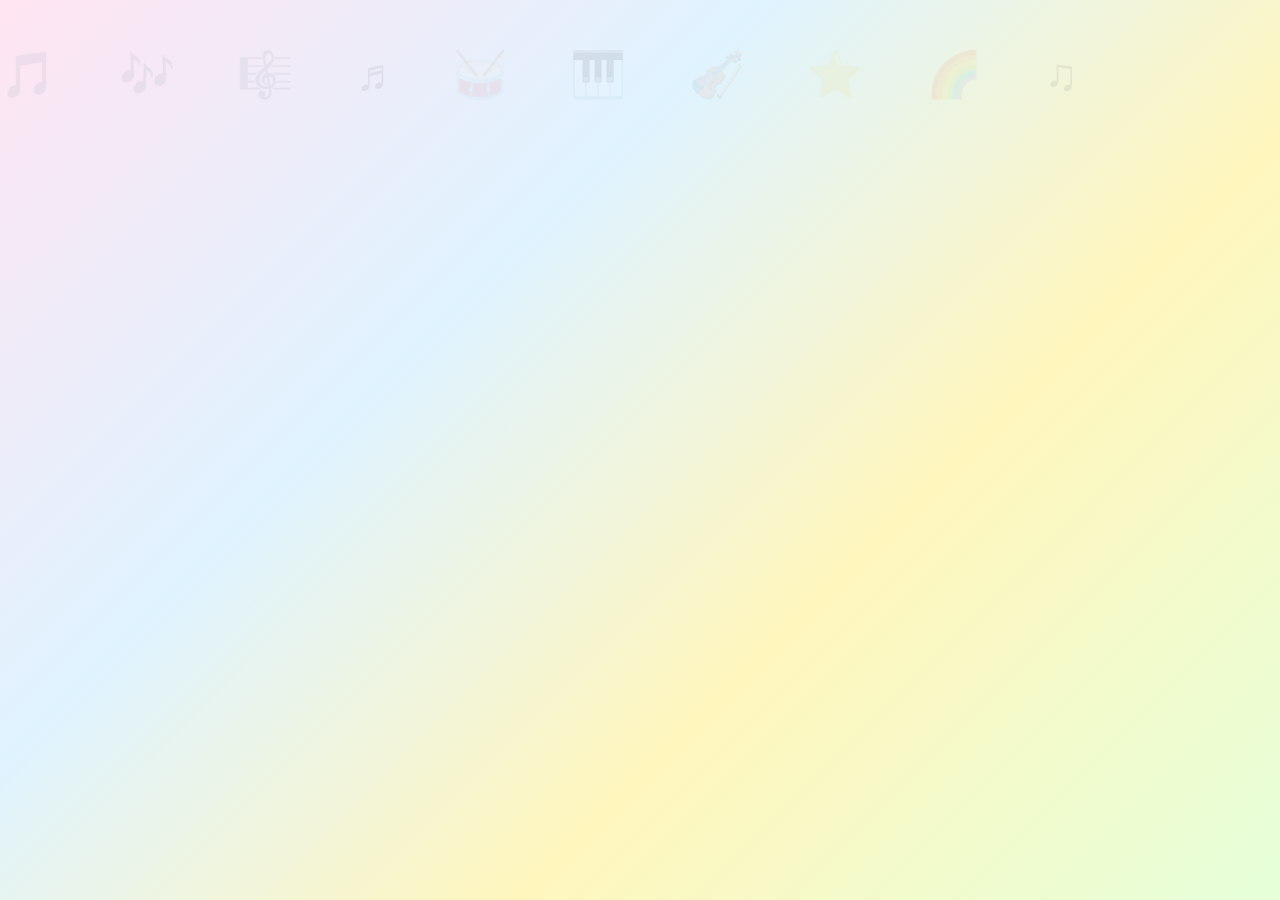
==== commit d72ec0c4: "Update index.html" ====
--- a/index.html
+++ b/index.html
@@ -126,3737 +126,4 @@
 }
 
 .card:nth-child(1){border-color:#ffb6d5}
-.card:nth-child(2){border-color:#a9dfff}
-.card:nth-child(3){border-color:#d0b5ff}
-.card:nth-child(4){border-color:#ffe28a}
-.card:nth-child(5){border-color:#aee8b1}
-.card:nth-child(6){border-color:#ffc7a8}
-
-.card .icon{
-    font-size:60px;
-}
-
-.card h2{
-    margin:12px 0 8px;
-}
-
-.card p{
-    margin:0;
-    line-height:1.5;
-}
-
-.section{
-    display:none;
-}
-
-.section.active{
-    display:block;
-    animation:appear .35s ease;
-}
-
-@keyframes appear{
-    from{
-        opacity:0;
-        transform:translateY(15px);
-    }
-    to{
-        opacity:1;
-        transform:translateY(0);
-    }
-}
-
-.panel{
-    background:rgba(255,255,255,.95);
-    border-radius:30px;
-    padding:28px;
-    margin-bottom:25px;
-    box-shadow:0 10px 30px rgba(80,60,100,.12);
-}
-
-.panel h1{
-    color:#7654c4;
-}
-
-.panel h2{
-    color:#7654c4;
-}
-
-.controls{
-    display:flex;
-    flex-wrap:wrap;
-    gap:10px;
-    margin:15px 0;
-}
-
-button,select{
-    border:none;
-    border-radius:18px;
-    padding:13px 20px;
-    font-size:16px;
-    font-weight:bold;
-    cursor:pointer;
-    background:#e8ddff;
-    color:#553c86;
-    transition:.2s;
-}
-
-button:hover{
-    transform:translateY(-2px);
-    filter:brightness(.97);
-}
-
-button.primary{
-    background:#ff91bd;
-    color:white;
-}
-
-button.blue{
-    background:#9ddcff;
-    color:#225a7a;
-}
-
-button.yellow{
-    background:#ffe18a;
-    color:#775b00;
-}
-
-button.green{
-    background:#aee8b1;
-    color:#27622c;
-}
-
-button.purple{
-    background:#c9adff;
-    color:#53308d;
-}
-
-button.red{
-    background:#ff9c9c;
-    color:#762929;
-}
-
-button.selected{
-    outline:4px solid rgba(120,80,190,.2);
-    transform:scale(1.04);
-}
-
-/* =========================
-   RYTMICKÁ OSNOVA
-========================= */
-
-.staff-container{
-    background:white;
-    border-radius:25px;
-    padding:20px;
-    margin:25px 0;
-    box-shadow:inset 0 0 0 3px #eee7fa;
-    overflow-x:auto;
-}
-
-#rhythmStaff{
-    width:100%;
-    min-width:760px;
-    height:270px;
-}
-
-.staff-line{
-    stroke:#45404c;
-    stroke-width:2;
-}
-
-.bar-line{
-    stroke:#45404c;
-    stroke-width:3;
-}
-
-.note-head{
-    fill:#24212a;
-}
-
-.note-stem{
-    stroke:#24212a;
-    stroke-width:3;
-}
-
-.note-beam{
-    stroke:#24212a;
-    stroke-width:6;
-    stroke-linecap:round;
-}
-
-.note-flag{
-    fill:none;
-    stroke:#24212a;
-    stroke-width:4;
-}
-
-.rest-symbol{
-    font-size:36px;
-    fill:#24212a;
-}
-
-.first-beat{
-    fill:#ff5da2;
-    stroke:#ff5da2;
-}
-
-.staff-beat-highlight{
-    opacity:.12;
-}
-
-.rhythm-info{
-    display:flex;
-    justify-content:center;
-    flex-wrap:wrap;
-    gap:15px;
-    margin:15px 0;
-}
-
-.info-pill{
-    padding:10px 18px;
-    border-radius:20px;
-    background:#f3edff;
-    font-weight:bold;
-}
-
-.tap-area{
-    text-align:center;
-    padding:10px 0 20px;
-}
-
-.tap-button{
-    width:190px;
-    height:190px;
-    border-radius:50%;
-    border:10px solid #ffb6d5;
-    background:#ff78b1;
-    color:white;
-    font-size:28px;
-    box-shadow:0 10px 0 #d6538d;
-    margin:10px;
-}
-
-.tap-button:active{
-    transform:translateY(8px);
-    box-shadow:0 2px 0 #d6538d;
-}
-
-.tap-count{
-    font-size:18px;
-    font-weight:bold;
-}
-
-.status{
-    padding:15px;
-    border-radius:18px;
-    background:#f4edff;
-    margin-top:15px;
-    font-weight:bold;
-}
-
-.status.success{
-    background:#ddf8df;
-    color:#25642b;
-}
-
-.status.error{
-    background:#ffe1e1;
-    color:#8a2d2d;
-}
-
-.accuracy{
-    font-size:26px;
-    font-weight:900;
-    text-align:center;
-    margin:15px;
-}
-
-.progress{
-    height:20px;
-    background:#eee;
-    border-radius:20px;
-    overflow:hidden;
-    margin:15px 0;
-}
-
-.progress-bar{
-    height:100%;
-    background:linear-gradient(90deg,#ff9fc6,#a9dfff,#bca0ff);
-    width:0%;
-    transition:.5s;
-}
-
-/* =========================
-   VYSVETLIVKY
-========================= */
-
-.rhythm-lessons{
-    display:grid;
-    grid-template-columns:repeat(auto-fit,minmax(240px,1fr));
-    gap:15px;
-}
-
-.lesson{
-    background:#faf7ff;
-    border-radius:22px;
-    padding:20px;
-    border:2px solid #eee4ff;
-}
-
-.lesson-symbol{
-    font-size:45px;
-    text-align:center;
-}
-
-.lesson h3{
-    text-align:center;
-    color:#7654c4;
-}
-
-.lesson p{
-    line-height:1.6;
-}
-
-.example{
-    background:white;
-    border-radius:15px;
-    padding:12px;
-    font-size:30px;
-    text-align:center;
-}
-
-/* =========================
-   NOTY
-========================= */
-
-.real-stave-container{
-    background:white;
-    border-radius:25px;
-    padding:15px 20px;
-    margin:25px 0;
-    box-shadow:inset 0 0 0 3px #eee7fa;
-    overflow-x:auto;
-}
-
-#noteStave{
-    width:100%;
-    min-width:700px;
-    height:260px;
-}
-
-.note-staff-line{
-    stroke:#45404c;
-    stroke-width:2.5;
-}
-
-.note-clef{
-    fill:#443b55;
-    font-family:"Bravura","Noto Music","Segoe UI Symbol","Arial Unicode MS",serif;
-    font-weight:normal;
-}
-
-.note-head-real{
-    fill:#24212a;
-    stroke:#24212a;
-    stroke-width:2;
-}
-
-.note-stem-real{
-    stroke:#24212a;
-    stroke-width:3;
-}
-
-.note-accidental-real{
-    fill:#7654c4;
-    font-family:"Segoe UI Symbol","Arial Unicode MS",sans-serif;
-    font-size:30px;
-    font-weight:bold;
-}
-
-.note-ledger{
-    stroke:#45404c;
-    stroke-width:2.5;
-}
-
-.note-name-real{
-    fill:#7654c4;
-    font-size:18px;
-    font-weight:bold;
-}
-
-.answers{
-    display:grid;
-    grid-template-columns:repeat(3,1fr);
-    gap:15px;
-}
-
-.answers button{
-    min-height:65px;
-    background:#dff3ff;
-}
-
-.quiz-score{
-    font-weight:bold;
-    text-align:center;
-}
-
-/* =========================
-   INTERVALY
-========================= */
-
-.interval-display{
-    display:flex;
-    justify-content:center;
-    gap:45px;
-    align-items:center;
-    font-size:70px;
-    padding:30px;
-    background:#eef8ff;
-    border-radius:25px;
-}
-
-.interval-stave-container{
-    background:white;
-    border-radius:25px;
-    padding:15px;
-    margin:20px 0;
-    box-shadow:inset 0 0 0 3px #eee7fa;
-    overflow-x:auto;
-}
-
-#intervalStave,#buildIntervalStave{
-    width:100%;
-    min-width:650px;
-    height:260px;
-}
-
-.interval-staff-line{stroke:#45404c;stroke-width:2;}
-.interval-clef{font-family:serif;fill:#24212a;}
-.interval-note-head{fill:#24212a;}
-.interval-note-stem{stroke:#24212a;stroke-width:3;}
-.interval-note-ledger{stroke:#45404c;stroke-width:2;}
-.interval-octave-note{
-    text-align:center;
-    min-height:28px;
-    font-weight:900;
-    color:#7654c4;
-}
-.interval-hint{
-    background:#f5efff;
-    padding:14px 18px;
-    border-radius:18px;
-    line-height:1.6;
-}
-.interval-build-card{
-    display:flex;
-    justify-content:center;
-    align-items:center;
-    gap:25px;
-    padding:22px;
-    background:#eef8ff;
-    border-radius:25px;
-    margin:20px 0;
-}
-.interval-build-note{font-size:48px;font-weight:900;}
-.interval-build-arrow{font-size:40px;}
-.interval-target-label{font-size:15px;font-weight:bold;opacity:.7;text-align:center;}
-.interval-target{font-size:32px;font-weight:900;color:#7654c4;text-align:center;}
-
-/* =========================
-   AKORDY
-========================= */
-
-.chord-pieces{
-    display:flex;
-    justify-content:center;
-    gap:15px;
-    flex-wrap:wrap;
-    margin:25px 0;
-}
-
-.piece{
-    width:90px;
-    height:90px;
-    border-radius:20px;
-    display:flex;
-    align-items:center;
-    justify-content:center;
-    font-size:30px;
-    font-weight:bold;
-    background:#ffd77e;
-    cursor:pointer;
-    transition:.2s;
-}
-
-.piece:hover{
-    transform:scale(1.08) rotate(3deg);
-}
-
-/* =========================
-   ODZNAKY
-========================= */
-
-.badges{
-    display:grid;
-    grid-template-columns:repeat(auto-fit,minmax(220px,1fr));
-    gap:20px;
-}
-
-.badge{
-    padding:25px;
-    border-radius:25px;
-    background:#f5efff;
-    text-align:center;
-    transition:.3s;
-    opacity:.45;
-}
-
-.badge.unlocked{
-    opacity:1;
-    animation:badgePop .7s ease;
-    background:#fff4bd;
-}
-
-@keyframes badgePop{
-    0%{transform:scale(.5) rotate(-10deg)}
-    60%{transform:scale(1.15) rotate(5deg)}
-    100%{transform:scale(1)}
-}
-
-.badge-icon{
-    font-size:60px;
-}
-
-/* =========================
-   KONFETY
-========================= */
-
-#confetti{
-    position:fixed;
-    inset:0;
-    pointer-events:none;
-    z-index:100;
-}
-
-.confetti-piece{
-    position:absolute;
-    width:12px;
-    height:18px;
-    animation:fall 2.5s linear forwards;
-}
-
-@keyframes fall{
-    0%{
-        transform:translateY(-20px) rotate(0deg);
-        opacity:1;
-    }
-    100%{
-        transform:translateY(110vh) rotate(720deg);
-        opacity:0;
-    }
-}
-
-footer{
-    text-align:center;
-    padding:30px;
-    opacity:.7;
-}
-
-@media(max-width:700px){
-
-    .answers{
-        grid-template-columns:1fr;
-    }
-
-    .panel{
-        padding:20px;
-    }
-
-    .hero h1{
-        font-size:50px;
-    }
-
-    .hero p{
-        font-size:18px;
-    }
-
-}
-
-</style>
-</head>
-
-
-<body>
-
-<header>
-
-    <div class="logo">
-        🎵 ZAHRAJ <span>TO</span>
-    </div>
-
-    <button
-        class="back"
-        id="backBtn"
-        onclick="showHome()">
-        ← MENU
-    </button>
-
-</header>
-
-
-<main>
-
-<!-- =========================
-     DOMOV
-========================= -->
-
-<section id="home" class="section active">
-
-    <div class="hero">
-
-        <h1>🎵 ZAHRAJ TO</h1>
-
-        <p>
-            Hudobná teória v interaktívnej forme.
-        </p>
-
-    </div>
-
-
-    <div class="menu">
-
-        <div class="card" onclick="showSection('rhythm')">
-            <div class="icon">🥁</div>
-            <h2>RYTMIKA</h2>
-            <p>
-                Precvičovanie rytmov, taktov,
-                dĺžok nôt a pomlčiek.
-            </p>
-        </div>
-
-        <div class="card" onclick="showSection('notes')">
-            <div class="icon">🎼</div>
-            <h2>NOTY</h2>
-            <p>
-                Poznávanie nôt v husľovom
-                a basovom kľúči.
-            </p>
-        </div>
-
-        <div class="card" onclick="showSection('intervals')">
-            <div class="icon">↕️</div>
-            <h2>INTERVALY</h2>
-            <p>
-                Učenie intervalov podľa obrázka
-                aj podľa sluchu.
-            </p>
-        </div>
-
-        <div class="card" onclick="showSection('chords')">
-            <div class="icon">🎹</div>
-            <h2>AKORDY</h2>
-            <p>
-                Skladanie akordov a rozlišovanie
-                dur a mol.
-            </p>
-        </div>
-
-        <div class="card" onclick="showSection('ear')">
-            <div class="icon">👂</div>
-            <h2>SLUCHOVÝ TRÉNING</h2>
-            <p>
-                Rozvoj hudobného sluchu
-                pomocou hier.
-            </p>
-        </div>
-
-        <div class="card" onclick="showSection('badges')">
-            <div class="icon">🏅</div>
-            <h2>MOJE ODZNAKY</h2>
-            <p>
-                Prehľad získaných úspechov.
-            </p>
-        </div>
-
-    </div>
-
-</section>
-
-
-<!-- =========================
-     RYTMIKA
-========================= -->
-
-<section id="rhythm" class="section">
-
-<div class="panel">
-
-    <h1>🥁 Rytmika</h1>
-
-    <p>
-        Pozri sa na rytmus v notovej osnove,
-        vypočuj si ho a potom ho čo najpresnejšie
-        zopakuj.
-    </p>
-
-
-    <h2>🎚️ Tempo</h2>
-
-    <div class="controls">
-
-        <button onclick="setBPM(60)" id="bpm60">
-            60 BPM
-        </button>
-
-        <button onclick="setBPM(80)" id="bpm80">
-            80 BPM
-        </button>
-
-        <button onclick="setBPM(100)" id="bpm100">
-            100 BPM
-        </button>
-
-        <button onclick="setBPM(120)" id="bpm120">
-            120 BPM
-        </button>
-
-    </div>
-
-    <div class="controls metronome-controls">
-
-        <button
-            class="purple selected"
-            id="metronomeToggle"
-            onclick="toggleMetronome()">
-            🔊 METRONÓM: ZAPNUTÝ
-        </button>
-
-    </div>
-
-    <p>
-        Aktuálne tempo:
-        <strong id="bpmValue">80 BPM</strong>
-    </p>
-    <h2>📏 Takt</h2>
-
-    <div class="status">
-        Všetky rytmické cvičenia sú v takte <strong>4/4</strong> a majú presne <strong>2 takty</strong>.
-    </div>
-
-    <h2>🎓 Úroveň</h2>
-
-    <div class="controls">
-
-        <button
-            class="green selected"
-            id="levelEasy"
-            onclick="setLevel('easy')">
-            🟢 ĽAHKÁ
-        </button>
-
-        <button
-            class="yellow"
-            id="levelMedium"
-            onclick="setLevel('medium')">
-            🟡 STREDNÁ
-        </button>
-
-        <button
-            class="red"
-            id="levelHard"
-            onclick="setLevel('hard')">
-            🔴 ŤAŽKÁ
-        </button>
-
-    </div>
-
-
-    <div class="rhythm-info">
-
-        <div class="info-pill">
-            🎼 2 takty · 4/4
-        </div>
-
-        <div class="info-pill">
-            ⭐ <span id="rhythmLevelInfo">Ľahká</span>
-        </div>
-
-        <div class="info-pill">
-            📚 Cvičenie <span id="rhythmExerciseInfo">1/30</span>
-        </div>
-
-    </div>
-
-
-    <!-- SKUTOČNÁ NOTOVÁ OSNOVA -->
-
-    <div class="staff-container">
-
-        <svg
-            id="rhythmStaff"
-            viewBox="0 0 1000 270"
-            preserveAspectRatio="xMidYMid meet">
-
-            <!-- osnovové čiary -->
-
-            <line class="staff-line"
-                x1="50" y1="70"
-                x2="950" y2="70"/>
-
-            <line class="staff-line"
-                x1="50" y1="90"
-                x2="950" y2="90"/>
-
-            <line class="staff-line"
-                x1="50" y1="110"
-                x2="950" y2="110"/>
-
-            <line class="staff-line"
-                x1="50" y1="130"
-                x2="950" y2="130"/>
-
-            <line class="staff-line"
-                x1="50" y1="150"
-                x2="950" y2="150"/>
-
-            <!-- husľový kľúč -->
-
-            <text
-                x="65"
-                y="145"
-                font-size="92">
-                𝄞
-            </text>
-
-            <!-- taktová čiara po kľúči -->
-
-            <line
-                class="bar-line"
-                x1="145" y1="65"
-                x2="145" y2="155"/>
-
-            <g id="rhythmNotes"></g>
-
-        </svg>
-
-    </div>
-
-
-    <div class="controls">
-
-        <button
-            class="primary"
-            onclick="playRhythm()">
-            ▶ PREHRAŤ VZOR
-        </button>
-
-        <button
-            class="blue"
-            onclick="newRhythm()">
-            🔄 NOVÝ RYTMUS
-        </button>
-
-    </div>
-
-
-    <h2>🎯 Zopakuj rytmus</h2>
-
-    <p>
-        Môžeš použiť veľké tlačidlo,
-        <strong>medzerník</strong> alebo
-        <strong>mikrofón</strong>.
-    </p>
-
-
-    <div class="tap-area">
-
-        <button
-            class="tap-button"
-            id="tapButton"
-            onclick="tapRhythm()">
-
-            👆<br>
-            ŤUKAJ
-
-        </button>
-
-        <div class="tap-count">
-            Odťukané údery:
-            <span id="tapCount">0</span>
-        </div>
-
-    </div>
-
-
-    <div class="controls">
-
-        <button
-            class="purple"
-            onclick="startMic()">
-            🎤 ZAPNÚŤ MIKROFÓN
-        </button>
-
-        <button
-            onclick="stopMic()">
-            ⏹ VYPNÚŤ MIKROFÓN
-        </button>
-
-        <button
-            onclick="resetTaps()">
-            ↩️ VYMAZAŤ ŤUKNUTIA
-        </button>
-
-    </div>
-
-
-    <div
-        class="status"
-        id="rhythmStatus">
-
-        Stlač „Prehrať vzor“ a potom ho zopakuj.
-
-    </div>
-
-
-    <div
-        class="accuracy"
-        id="rhythmAccuracy">
-
-        Presnosť: —
-
-    </div>
-
-
-    <div class="progress">
-
-        <div
-            class="progress-bar"
-            id="rhythmProgress">
-        </div>
-
-    </div>
-
-</div>
-
-
-<!-- =========================
-     VYSVETLIVKY RYTMIKY
-========================= -->
-
-<div class="panel">
-
-<h2>📖 Rytmické vysvetlivky</h2>
-
-<p>
-Rytmus určuje, <strong>ako dlho jednotlivé tóny
-trvajú a kedy zaznejú</strong>. Každá nota má svoju
-časovú hodnotu.
-</p>
-
-
-<div class="rhythm-lessons">
-
-
-<div class="lesson">
-
-<div class="lesson-symbol">𝅝</div>
-
-<h3>Celá nota</h3>
-
-<p>
-Trvá <strong>4 doby</strong> v 4/4 takte.
-</p>
-
-<div class="example">
-𝅝
-</div>
-
-</div>
-
-
-<div class="lesson">
-
-<div class="lesson-symbol">𝅗𝅥</div>
-
-<h3>Polová nota</h3>
-
-<p>
-Trvá <strong>2 doby</strong>.
-</p>
-
-<div class="example">
-𝅗𝅥
-</div>
-
-</div>
-
-
-<div class="lesson">
-
-<div class="lesson-symbol">♩</div>
-
-<h3>Štvrťová nota</h3>
-
-<p>
-Trvá <strong>1 dobu</strong>.
-</p>
-
-<div class="example">
-♩ ♩ ♩ ♩
-</div>
-
-</div>
-
-
-<div class="lesson">
-
-<div class="lesson-symbol">♪</div>
-
-<h3>Osminová nota</h3>
-
-<p>
-Trvá <strong>polovicu doby</strong>.
-Dve osminové noty sa zmestia do jednej štvrťovej doby.
-</p>
-
-<div class="example">
-♪ ♪
-</div>
-
-</div>
-
-
-<div class="lesson">
-
-<div class="lesson-symbol">𝅘𝅥𝅮</div>
-
-<h3>Šestnástinová nota</h3>
-
-<p>
-Trvá <strong>štvrtinu doby</strong>.
-Do jednej štvrťovej doby sa zmestia štyri šestnástiny.
-</p>
-
-<div class="example">
-𝅘𝅥𝅮 𝅘𝅥𝅮 𝅘𝅥𝅮 𝅘𝅥𝅮
-</div>
-
-</div>
-
-
-<div class="lesson">
-
-<div class="lesson-symbol">♪♪♪</div>
-
-<h3>Triola</h3>
-
-<p>
-Triola rozdelí čas jednej štvrťovej doby
-na <strong>tri rovnaké časti</strong>.
-</p>
-
-<div class="example">
-♪³
-</div>
-
-</div>
-
-
-
-
-<div class="lesson">
-
-<div class="lesson-symbol">♩.</div>
-
-<h3>Bodkovaná nota</h3>
-
-<p>
-Bodka predĺži notu o polovicu jej pôvodnej hodnoty.
-Napríklad bodkovaná štvrťová nota trvá
-<strong>1,5 doby</strong>.
-</p>
-
-<div class="example">
-♩.
-</div>
-
-</div>
-
-
-<div class="lesson">
-
-<div class="lesson-symbol">𝄽</div>
-
-<h3>Štvrťová pomlčka</h3>
-
-<p>
-Ticho v trvaní <strong>1 doby</strong>.
-</p>
-
-<div class="example">
-𝄽
-</div>
-
-</div>
-
-
-<div class="lesson">
-
-<div class="lesson-symbol">𝄼</div>
-
-<h3>Osminová pomlčka</h3>
-
-<p>
-Ticho v trvaní <strong>polovice doby</strong>.
-</p>
-
-<div class="example">
-𝄼
-</div>
-
-</div>
-
-
-<div class="lesson">
-
-<div class="lesson-symbol">𝄾</div>
-
-<h3>Šestnástinová pomlčka</h3>
-
-<p>
-Ticho v trvaní <strong>štvrtiny doby</strong>.
-</p>
-
-<div class="example">
-𝄾
-</div>
-
-</div>
-
-
-<div class="lesson">
-
-<div class="lesson-symbol">𝄻</div>
-
-<h3>Polová pomlčka</h3>
-
-<p>
-Ticho v trvaní <strong>2 dôb</strong>.
-</p>
-
-<div class="example">
-𝄻
-</div>
-
-</div>
-
-
-<div class="lesson">
-
-<div class="lesson-symbol">𝄺</div>
-
-<h3>Celá pomlčka</h3>
-
-<p>
-V 4/4 takte predstavuje ticho počas
-<strong>celého taktu – 4 doby</strong>.
-</p>
-
-<div class="example">
-𝄺
-</div>
-
-</div>
-
-
-<div class="lesson">
-
-<div class="lesson-symbol">𝄹</div>
-
-<h3>Dvojtaktová pomlčka</h3>
-
-<p>
-Označuje ticho počas <strong>dvoch celých taktov</strong>.
-V tréneri sa používa iba ako vysvetľujúci symbol.
-</p>
-
-<div class="example">
-𝄹
-</div>
-
-</div>
-
-
-</div>
-
-
-<h2 style="margin-top:35px;">
-📏 Takt 4/4 a taktová čiara
-</h2>
-
-<p style="line-height:1.7;">
-V tejto aplikácii sú všetky rytmické cvičenia v <strong>4/4 takte</strong>.
-Jeden takt preto obsahuje štyri štvrťové doby a každé cvičenie má presne dva takty.
-Taktová čiara <strong>|</strong> oddeľuje prvý a druhý takt.
-</p>
-
-<div class="example">
-♩ ♩ ♩ ♩ | ♩ ♩ ♩ ♩
-</div>
-
-</div>
-
-</section>
-
-
-<!-- =========================
-     NOTY
-========================= -->
-
-<section id="notes" class="section">
-
-<div class="panel">
-
-<h1>🎼 Noty</h1>
-
-<div class="controls">
-
-<button
-class="primary"
-id="noteTrebleButton"
-onclick="selectNoteMode('treble')">
-🎻 Husľový kľúč
-</button>
-
-<button
-class="blue"
-id="noteBassButton"
-onclick="selectNoteMode('bass')">
-🎸 Basový kľúč
-</button>
-
-<button
-class="purple"
-id="noteAccidentalButton"
-onclick="selectNoteMode('accidentals')">
-♯ / ♭ Posuvky
-</button>
-
-</div>
-
-<h2 id="noteModeTitle">🎻 Husľový kľúč</h2>
-
-<div class="real-stave-container">
-    <svg id="noteStave" viewBox="0 0 900 260" preserveAspectRatio="xMidYMid meet" aria-label="Notová osnova">
-        <g id="noteStaveGraphics"></g>
-    </svg>
-</div>
-
-<h2>Aká je to nota?</h2>
-
-<div class="answers" id="noteAnswers"></div>
-
-<div class="status" id="noteStatus">Vyber správnu odpoveď.</div>
-
-<p class="quiz-score">
-Správne:
-<span id="noteScore">0</span>/10
-</p>
-
-</div>
-
-
-<div class="panel">
-
-<h2>📖 Vysvetlivky</h2>
-
-<div class="explanation">
-
-<h3>🎻 Husľový kľúč</h3>
-
-<p>
-Husľový kľúč určuje výšku tónov na notovej osnove.
-</p>
-
-<p>
-<strong>Linky:</strong>
-E – G – H – D – F
-</p>
-
-<p>
-<strong>Medzery:</strong>
-F – A – C – E
-</p>
-
-</div>
-
-
-<div class="explanation">
-
-<h3>🎸 Basový kľúč</h3>
-
-<p>
-Basový kľúč používame najmä pre nižšie tóny.
-</p>
-
-<p>
-<strong>Linky:</strong>
-G – H – D – F – A
-</p>
-
-<p>
-<strong>Medzery:</strong>
-A – C – E – G
-</p>
-
-</div>
-
-
-<div class="explanation">
-
-<h3>♯ Krížik</h3>
-
-<p>
-Zvyšuje tón o pol tónu.
-</p>
-
-</div>
-
-
-<div class="explanation">
-
-<h3>♭ Béčko</h3>
-
-<p>
-Znižuje tón o pol tónu.
-</p>
-
-</div>
-
-</div>
-
-</section>
-
-
-<!-- =========================
-     INTERVALY
-========================= -->
-
-<section id="intervals" class="section">
-
-<div class="panel">
-
-<h1>↕️ Intervaly</h1>
-
-<div class="controls">
-
-<button
-class="primary"
-onclick="selectIntervalMode('picture')">
-🎨 Podľa obrázka
-</button>
-
-
-<button
-class="purple"
-onclick="selectIntervalMode('build')">
-🎯 Postav interval
-</button>
-
-</div>
-
-<div id="intervalPictureGame">
-
-<h2>🎨 1. Podľa obrázka</h2>
-
-<p class="interval-hint">
-Pracujeme iba s tónmi <strong>C dur</strong> (C – D – E – F – G – A – H).
-Prvá nota nemusí byť C. Urči, aký interval tvoria dve zobrazené noty.
-</p>
-
-<div class="interval-stave-container">
-    <svg id="intervalStave" viewBox="0 0 900 260" preserveAspectRatio="xMidYMid meet">
-        <g id="intervalStaveGraphics"></g>
-    </svg>
-</div>
-
-<div class="interval-octave-note" id="intervalOctaveNote"></div>
-
-<h3>Aký je to interval?</h3>
-<div class="answers" id="intervalAnswers"></div>
-<div class="status" id="intervalStatus">Vyber správnu odpoveď.</div>
-
-</div>
-
-<div id="intervalBuildGame" style="display:none;">
-
-<h2>🎯 2. Vyskladaj interval</h2>
-
-<p class="interval-hint">
-Zobrazená je prvá nota a interval, ktorý máš vytvoriť.
-Vyber druhú notu z tónov <strong>C dur</strong>.
-</p>
-
-<div class="interval-build-card">
-    <div class="interval-build-note" id="buildStartNote">C</div>
-    <div class="interval-build-arrow">→</div>
-    <div>
-        <div class="interval-target-label">Vyskladaj</div>
-        <div class="interval-target" id="buildTargetInterval">Kvinta</div>
-    </div>
-</div>
-
-<div class="interval-stave-container">
-    <svg id="buildIntervalStave" viewBox="0 0 900 260" preserveAspectRatio="xMidYMid meet">
-        <g id="buildIntervalStaveGraphics"></g>
-    </svg>
-</div>
-
-<h3>Vyber druhú notu:</h3>
-<div class="answers" id="buildIntervalAnswers"></div>
-<div class="status" id="buildIntervalStatus">Vyber správnu notu.</div>
-
-</div>
-
-<p class="quiz-score">
-Správne: <span id="intervalScore">0</span>/10
-</p>
-
-<p class="quiz-score">
-Správne:
-<span id="intervalScore">0</span>/10
-</p>
-
-</div>
-
-
-<div class="panel">
-
-<h2>📖 Intervaly</h2>
-
-<div class="explanation">
-<h3>1 – Prima</h3>
-<p>C → C</p>
-</div>
-
-<div class="explanation">
-<h3>2 – Sekunda</h3>
-<p>C → D</p>
-</div>
-
-<div class="explanation">
-<h3>3 – Tercia</h3>
-<p>C → E</p>
-</div>
-
-<div class="explanation">
-<h3>4 – Kvarta</h3>
-<p>C → F</p>
-</div>
-
-<div class="explanation">
-<h3>5 – Kvinta</h3>
-<p>C → G</p>
-</div>
-
-<div class="explanation">
-<h3>6 – Sexta</h3>
-<p>C → A</p>
-</div>
-
-<div class="explanation">
-<h3>7 – Septima</h3>
-<p>C → H</p>
-</div>
-
-<div class="explanation">
-<h3>8 – Oktáva</h3>
-<p>C → C</p>
-</div>
-
-</div>
-
-</section>
-
-
-<!-- =========================
-     AKORDY
-========================= -->
-
-<section id="chords" class="section">
-
-<div class="panel">
-
-<h1>🎹 Akordy</h1>
-
-<h2>🧩 Poskladaj akord</h2>
-
-<p id="chordQuestion">
-Poskladaj <strong>C dur</strong>.
-</p>
-
-<div class="chord-pieces">
-
-<div class="piece"
-onclick="selectChordNote('C')">
-C
-</div>
-
-<div class="piece"
-onclick="selectChordNote('E')">
-E
-</div>
-
-<div class="piece"
-onclick="selectChordNote('G')">
-G
-</div>
-
-<div class="piece"
-onclick="selectChordNote('D')">
-D
-</div>
-
-<div class="piece"
-onclick="selectChordNote('F')">
-F
-</div>
-
-<div class="piece"
-onclick="selectChordNote('A')">
-A
-</div>
-
-</div>
-
-<div
-class="status"
-id="chordStatus">
-Vyber tri tóny.
-</div>
-
-<button
-class="primary"
-onclick="checkChord()">
-✓ SKONTROLOVAŤ
-</button>
-
-<hr
-style="margin:30px 0;border:0;border-top:2px dashed #ddd;">
-
-<h2>😁 Dur alebo Mol?</h2>
-
-<button
-class="yellow"
-onclick="chordTypeAnswer('dur')">
-😁 DUR
-</button>
-
-<button
-class="blue"
-onclick="chordTypeAnswer('mol')">
-😢 MOL
-</button>
-
-<div
-class="status"
-id="chordTypeStatus">
-Stlač ▶ a vypočuj si akord.
-</div>
-
-<button
-class="primary"
-onclick="playChord()">
-▶ PREHRAŤ AKORD
-</button>
-
-</div>
-
-
-<div class="panel">
-
-<h2>📖 Vysvetlivky</h2>
-
-<div class="explanation">
-
-<h3>😁 Dur</h3>
-
-<p>
-Dur akord má často veselý a jasný charakter.
-</p>
-
-</div>
-
-<div class="explanation">
-
-<h3>😢 Mol</h3>
-
-<p>
-Mol akord má často pokojnejší alebo smutnejší charakter.
-</p>
-
-</div>
-
-</div>
-
-</section>
-
-
-<!-- =========================
-     SLUCH
-========================= -->
-
-<section id="ear" class="section">
-
-<div class="panel">
-
-<h1>👂 Sluchový tréning</h1>
-
-<h2>📈 Vyšší alebo nižší?</h2>
-
-<button
-class="primary"
-onclick="playHigherLower()">
-▶ PREHRAŤ DVA TÓNY
-</button>
-
-<div class="controls">
-
-<button
-class="yellow"
-onclick="higherLowerAnswer('higher')">
-⬆️ VYŠŠÍ
-</button>
-
-<button
-class="blue"
-onclick="higherLowerAnswer('lower')">
-⬇️ NIŽŠÍ
-</button>
-
-</div>
-
-<div
-class="status"
-id="higherStatus">
-Najprv si vypočuj tóny.
-</div>
-
-</div>
-
-
-<div class="panel">
-
-<h2>🎵 Zopakuj melódiu</h2>
-
-<p>
-Aplikácia prehrá krátku melódiu.
-</p>
-
-<button
-class="primary"
-onclick="playMelody()">
-▶ PREHRAŤ MELODÍU
-</button>
-
-<div class="controls">
-
-<button onclick="playTone(261.63)">
-C
-</button>
-
-<button onclick="playTone(293.66)">
-D
-</button>
-
-<button onclick="playTone(329.63)">
-E
-</button>
-
-<button onclick="playTone(349.23)">
-F
-</button>
-
-<button onclick="playTone(392)">
-G
-</button>
-
-</div>
-
-<div
-class="status"
-id="melodyStatus">
-Zopakuj melódiu C – D – E.
-</div>
-
-</div>
-
-
-<div class="panel">
-
-<h2>🎹 Rozpoznaj tón</h2>
-
-<button
-class="primary"
-onclick="playRecognitionTone()">
-▶ PREHRAŤ TÓN
-</button>
-
-<div class="answers">
-
-<button onclick="recognitionAnswer('C')">
-C
-</button>
-
-<button onclick="recognitionAnswer('D')">
-D
-</button>
-
-<button onclick="recognitionAnswer('E')">
-E
-</button>
-
-</div>
-
-<div
-class="status"
-id="recognitionStatus">
-Vypočuj si tón.
-</div>
-
-</div>
-
-
-<div class="panel">
-
-<h2>📖 Vysvetlivky</h2>
-
-<div class="explanation">
-
-<h3>🎵 Tón</h3>
-
-<p>
-Tón je zvuk s určitou výškou.
-</p>
-
-</div>
-
-<div class="explanation">
-
-<h3>🎶 Melódia</h3>
-
-<p>
-Melódia je postupnosť tónov,
-ktoré vytvárajú hudobnú myšlienku.
-</p>
-
-</div>
-
-<div class="explanation">
-
-<h3>⬆️ Vyšší tón</h3>
-
-<p>
-Má vyššiu frekvenciu.
-</p>
-
-</div>
-
-<div class="explanation">
-
-<h3>⬇️ Nižší tón</h3>
-
-<p>
-Má nižšiu frekvenciu.
-</p>
-
-</div>
-
-</div>
-
-</section>
-
-
-<!-- =========================
-     ODZNAKY
-========================= -->
-
-<section id="badges" class="section">
-
-<div class="panel">
-
-<h1>🏅 Moje odznaky</h1>
-
-<p>
-Získavaj úspechy a staň sa malým hudobníkom ZUŠ!
-</p>
-
-<div class="badges">
-
-<div class="badge" id="badge-rhythm">
-
-<div class="badge-icon">🥁</div>
-
-<h2>
-Rytmický majster
-</h2>
-
-<p>
-10 správnych rytmov
-</p>
-
-</div>
-
-
-<div class="badge" id="badge-notes">
-
-<div class="badge-icon">🎼</div>
-
-<h2>
-Lovec nôt
-</h2>
-
-<p>
-10 správnych úloh v notách
-</p>
-
-</div>
-
-
-<div class="badge" id="badge-intervals">
-
-<div class="badge-icon">↕️</div>
-
-<h2>
-Kráľ intervalov
-</h2>
-
-<p>
-10 správnych intervalov
-</p>
-
-</div>
-
-
-<div class="badge" id="badge-chords">
-
-<div class="badge-icon">🎹</div>
-
-<h2>
-Staviteľ akordov
-</h2>
-
-<p>
-10 správnych akordov
-</p>
-
-</div>
-
-
-<div class="badge" id="badge-ear">
-
-<div class="badge-icon">👂</div>
-
-<h2>
-Hudobné ucho
-</h2>
-
-<p>
-10 správnych sluchových úloh
-</p>
-
-</div>
-
-
-<div class="badge" id="badge-all">
-
-<div class="badge-icon">🌟</div>
-
-<h2>
-Malý hudobník ZUŠ
-</h2>
-
-<p>
-Získaj všetky ostatné odznaky
-</p>
-
-</div>
-
-</div>
-
-</div>
-
-</section>
-
-</main>
-
-
-<footer>
-🎵 ZAHRAJ TO · Hravá hudobná teória pre ZUŠ ⭐
-</footer>
-
-
-<div id="confetti"></div>
-
-
-<script>
-
-/* =====================================================
-   NAVIGÁCIA
-===================================================== */
-
-function showSection(id){
-
-    document.querySelectorAll(".section")
-        .forEach(section=>{
-            section.classList.remove("active");
-        });
-
-    document.getElementById(id)
-        .classList.add("active");
-
-    document.getElementById("backBtn")
-        .style.display="block";
-
-    window.scrollTo({
-        top:0,
-        behavior:"smooth"
-    });
-}
-
-
-function showHome(){
-
-    document.querySelectorAll(".section")
-        .forEach(section=>{
-            section.classList.remove("active");
-        });
-
-    document.getElementById("home")
-        .classList.add("active");
-
-    document.getElementById("backBtn")
-        .style.display="none";
-
-    window.scrollTo({
-        top:0,
-        behavior:"smooth"
-    });
-}
-
-
-/* =====================================================
-   KONFETY
-===================================================== */
-
-function confetti(){
-
-    const container=
-        document.getElementById("confetti");
-
-    for(let i=0;i<80;i++){
-
-        const piece=
-            document.createElement("div");
-
-        piece.className=
-            "confetti-piece";
-
-        piece.style.left=
-            Math.random()*100+"%";
-
-        piece.style.background=
-            [
-                "#ff8fba",
-                "#9ddcff",
-                "#ffe18a",
-                "#bca0ff",
-                "#aee8b1"
-            ][Math.floor(Math.random()*5)];
-
-        piece.style.animationDelay=
-            Math.random()*.5+"s";
-
-        container.appendChild(piece);
-
-        setTimeout(()=>{
-            piece.remove();
-        },3000);
-    }
-}
-
-
-/* =====================================================
-   AUDIO ENGINE – KLAVÍR
-===================================================== */
-
-let audioContext=null;
-
-
-function getAudio(){
-
-    if(!audioContext){
-
-        audioContext=
-            new(
-                window.AudioContext ||
-                window.webkitAudioContext
-            )();
-    }
-
-    if(audioContext.state==="suspended"){
-        audioContext.resume();
-    }
-
-    return audioContext;
-}
-
-
-/*
-    Jednoduchá syntéza klavírneho zvuku.
-
-    Nie je to obyčajný sine beep:
-    skladá sa z viacerých harmonických
-    frekvencií a rýchleho útlmu.
-*/
-
-function playPiano(freq,duration=.5,volume=.25){
-
-    const ctx=getAudio();
-
-    const now=ctx.currentTime;
-
-    const master=
-        ctx.createGain();
-
-    master.gain.setValueAtTime(
-        .001,
-        now
-    );
-
-    master.gain.exponentialRampToValueAtTime(
-        volume,
-        now+.008
-    );
-
-    master.gain.exponentialRampToValueAtTime(
-        .001,
-        now+duration
-    );
-
-    master.connect(ctx.destination);
-
-
-    const harmonics=[
-        {mult:1,amp:1},
-        {mult:2,amp:.45},
-        {mult:3,amp:.2},
-        {mult:4,amp:.1},
-        {mult:5,amp:.05}
-    ];
-
-
-    harmonics.forEach(h=>{
-
-        const osc=
-            ctx.createOscillator();
-
-        const gain=
-            ctx.createGain();
-
-        osc.type="sine";
-
-        osc.frequency.value=
-            freq*h.mult;
-
-        gain.gain.value=
-            h.amp;
-
-        osc.connect(gain);
-        gain.connect(master);
-
-        osc.start(now);
-
-        osc.stop(
-            now+duration+.05
-        );
-
-    });
-}
-
-
-function playTone(freq,duration=.4){
-
-    playPiano(
-        freq,
-        duration,
-        .22
-    );
-}
-
-
-
-/* =====================================================
-   RYTMICKÝ ENGINE – 30 CVIČENÍ PRE KAŽDÚ ÚROVEŇ
-   VŠETKY CVIČENIA: 2 TAKTY, 4/4
-===================================================== */
-
-/*
-    Trvanie zapisujeme v šestnástinových jednotkách:
-    celá = 16, polová = 8, štvrťová = 4,
-    osminová = 2, šestnástinová = 1.
-
-    "triplet" je CELÁ skupina troch osminových triol
-    a spolu trvá jednu štvrťovú dobu = 4 jednotky.
-
-    Trioly používame iba v ŤAŽKEJ úrovni.
-*/
-
-const NOTE_VALUES={
-    whole:16,
-    half:8,
-    quarter:4,
-    eighth:2,
-    sixteenth:1,
-    dottedQuarter:6,
-    dottedHalf:12,
-    triplet:4,
-};
-
-const REST_VALUES={
-    wholeRest:16,
-    halfRest:8,
-    quarterRest:4,
-    eighthRest:2,
-    sixteenthRest:1
-};
-
-function getDuration(type){
-    return NOTE_VALUES[type] ?? REST_VALUES[type] ?? 0;
-}
-
-function patternDuration(pattern){
-    return pattern.reduce((sum,type)=>sum+getDuration(type),0);
-}
-
-/*
-    Každý riadok v "bars" je presne jeden takt 4/4 = 16 jednotiek.
-    Z pripravených taktov vytvoríme 30 pevných dvojtaktových cvičení.
-*/
-function makeThirtyExercises(bars){
-    const exercises=[];
-
-    for(let i=0;i<30;i++){
-        const firstIndex=i % bars.length;
-        const secondIndex=(i*7 + 3 + Math.floor(i/bars.length)*5) % bars.length;
-
-        exercises.push([
-            [...bars[firstIndex]],
-            [...bars[secondIndex]]
-        ]);
-    }
-
-    return exercises;
-}
-
-/* -------------------------
-   ĽAHKÁ
-   Povolené:
-   celá, polová, štvrťová, osminová nota,
-   celá a polová pomlčka.
-------------------------- */
-const easyBars=[
-    ["quarter","quarter","quarter","quarter"],
-    ["half","half"],
-    ["whole"],
-    ["half","quarter","quarter"],
-    ["quarter","half","quarter"],
-    ["eighth","eighth","quarter","half"],
-    ["quarter","eighth","eighth","half"],
-    ["half","eighth","eighth","quarter"],
-    ["eighth","eighth","eighth","eighth","half"],
-    ["quarter","quarter","eighth","eighth","quarter"],
-    ["halfRest","half"],
-    ["half","halfRest"],
-    ["quarter","quarter","halfRest"],
-    ["eighth","eighth","quarter","halfRest"],
-    ["wholeRest"]
-];
-
-/* -------------------------
-   STREDNÁ
-   Navyše:
-   šestnástinová nota, triola,
-   štvrťová a osminová pomlčka.
-------------------------- */
-const mediumBars=[
-    ["eighth","eighth","quarter","half"],
-    ["sixteenth","sixteenth","sixteenth","sixteenth","quarter","half"],
-    ["quarter","sixteenth","sixteenth","eighth","half"],
-    ["sixteenth","sixteenth","eighth","quarter","half"],
-    ["quarterRest","quarter","half"],
-    ["eighthRest","eighth","quarter","half"],
-    ["quarter","eighthRest","eighth","quarter","quarter"],
-    ["sixteenth","sixteenth","eighth","quarter","half"],
-    ["quarter","sixteenth","sixteenth","sixteenth","sixteenth","quarter"],
-    ["sixteenth","sixteenth","sixteenth","sixteenth","eighth","eighth","quarter"],
-    ["halfRest","sixteenth","sixteenth","eighth","quarter"],
-    ["quarter","quarterRest","sixteenth","sixteenth","eighth","quarter"],
-    ["eighth","eighth","quarterRest","quarter","quarter"],
-    ["sixteenth","sixteenth","quarter","eighthRest","eighth","quarter"],
-    ["quarter","sixteenth","sixteenth","quarter","eighth","eighth"]
-];
-
-/* -------------------------
-   ŤAŽKÁ
-   Navyše: trioly, bodkované noty a šestnástinová pomlčka.
-   Môžu sa opakovať aj prvky z ľahkej a strednej úrovne.
-------------------------- */
-const hardBars=[
-    ["dottedQuarter","eighth","quarter","quarter"],
-    ["quarter","dottedQuarter","eighth","quarter"],
-    ["dottedHalf","quarter"],
-    ["triplet","quarter","half"],
-    ["quarter","triplet","quarter","quarter"],
-    ["triplet","eighth","eighth","quarter","quarter"],
-    ["quarterRest","triplet","half"],
-    ["eighthRest","sixteenth","sixteenth","triplet","half"],
-    ["dottedQuarter","eighth","triplet","quarter"],
-    ["sixteenthRest","sixteenth","eighth","triplet","half"],
-    ["quarter","sixteenthRest","sixteenth","triplet","quarter","quarter"],
-    ["dottedHalf","eighth","eighth","quarter"],
-    ["quarterRest","dottedQuarter","eighth","quarter"],
-    ["eighth","eighth","sixteenthRest","sixteenth","eighth","triplet","quarter"],
-    ["sixteenth","sixteenth","sixteenth","sixteenth","triplet","quarter","quarter"]
-];
-
-const rhythmExercises={
-    easy:makeThirtyExercises(easyBars),
-    medium:makeThirtyExercises(mediumBars),
-    hard:makeThirtyExercises(hardBars)
-};
-
-/*
-    Kontrola pri načítaní kódu:
-    každý takt musí mať presne 16 jednotiek.
-*/
-Object.entries(rhythmExercises).forEach(([exerciseLevel,exercises])=>{
-    exercises.forEach((exercise,exerciseNumber)=>{
-        exercise.forEach((bar,barNumber)=>{
-            if(Math.abs(patternDuration(bar)-16)>.001){
-                console.error(
-                    "Chybný rytmus:",
-                    exerciseLevel,
-                    exerciseNumber+1,
-                    "takt",
-                    barNumber+1,
-                    patternDuration(bar)
-                );
-            }
-        });
-    });
-});
-
-let bpm=80;
-let level="easy";
-let currentRhythm=[];
-let expectedEvents=[];
-let tapTimes=[];
-let rhythmCompleted=false;
-let rhythmCorrect=0;
-
-const exerciseIndex={
-    easy:0,
-    medium:0,
-    hard:0
-};
-
-function quarterMilliseconds(){
-    return 60000/bpm;
-}
-
-function unitMilliseconds(){
-    return quarterMilliseconds()/4;
-}
-
-function loadCurrentRhythm(){
-    clearPlayback();
-
-    const exercise=rhythmExercises[level][exerciseIndex[level]];
-    const first=exercise[0];
-    const second=exercise[1];
-
-    currentRhythm=[
-        ...first,
-        "|",
-        ...second
-    ];
-
-    resetRhythmAttemptUI(
-        "Cvičenie "+(exerciseIndex[level]+1)+"/30. Najprv si vypočuj vzor."
-    );
-
-    document.getElementById("rhythmLevelInfo").textContent=
-        level==="easy"
-        ?"Ľahká"
-        :level==="medium"
-        ?"Stredná"
-        :"Ťažká";
-
-    document.getElementById("rhythmExerciseInfo").textContent=
-        (exerciseIndex[level]+1)+"/30";
-
-    renderStaff();
-    prepareExpectedEvents();
-}
-
-function newRhythm(){
-    exerciseIndex[level]=(exerciseIndex[level]+1)%30;
-    loadCurrentRhythm();
-}
-
-function resetRhythmAttemptUI(message="Skús rytmus znova."){
-    tapTimes=[];
-    rhythmCompleted=false;
-
-    document.getElementById("tapCount").textContent="0";
-    document.getElementById("rhythmAccuracy").textContent="Presnosť: —";
-    document.getElementById("rhythmProgress").style.width="0%";
-
-    const status=document.getElementById("rhythmStatus");
-    status.className="status";
-    status.textContent=message;
-}
-
-/*
-    Vytvorí očakávané nástupy tónov.
-    Pomlčky pridajú čas, ale nevytvoria úder.
-*/
-function prepareExpectedEvents(){
-    expectedEvents=[];
-    let time=0;
-
-    currentRhythm.forEach(item=>{
-        if(item==="|") return;
-
-        if(item==="triplet"){
-            for(let i=0;i<3;i++){
-                expectedEvents.push(time+(4*i/3));
-            }
-            time+=4;
-            return;
-        }
-
-        const duration=getDuration(item);
-
-        if(!item.toLowerCase().includes("rest")){
-            expectedEvents.push(time);
-        }
-
-        time+=duration;
-    });
-}
-
-/* =====================================================
-   ZOBRAZENIE NOTOVEJ OSNOVY
-===================================================== */
-
-function renderStaff(){
-    const group=document.getElementById("rhythmNotes");
-    group.innerHTML="";
-
-    const bars=[[],[]];
-    let bar=0;
-
-    currentRhythm.forEach(item=>{
-        if(item==="|"){
-            bar=1;
-        }else{
-            bars[bar].push(item);
-        }
-    });
-
-    drawBar(bars[0],165);
-    drawBar(bars[1],570);
-}
-
-function drawBar(pattern,startX){
-    const group=document.getElementById("rhythmNotes");
-    const ns="http://www.w3.org/2000/svg";
-
-    const barLine=document.createElementNS(ns,"line");
-    barLine.setAttribute("class","bar-line");
-    barLine.setAttribute("x1",startX+350);
-    barLine.setAttribute("y1","65");
-    barLine.setAttribute("x2",startX+350);
-    barLine.setAttribute("y2","155");
-    group.appendChild(barLine);
-
-    let position=0;
-
-    pattern.forEach((type,index)=>{
-        const duration=getDuration(type);
-        const center=startX+((position+duration/2)/16)*320;
-
-        drawRhythmSymbol(
-            type,
-            center,
-            index===0
-        );
-
-        position+=duration;
-    });
-}
-
-function drawRhythmSymbol(type,x,first){
-    const group=document.getElementById("rhythmNotes");
-    const ns="http://www.w3.org/2000/svg";
-
-    if(type.includes("Rest")){
-        const text=document.createElementNS(ns,"text");
-        text.setAttribute("x",x);
-        text.setAttribute("y","120");
-        text.setAttribute("text-anchor","middle");
-        text.setAttribute("class","rest-symbol");
-
-        const symbols={
-            wholeRest:"𝄺",
-            halfRest:"𝄻",
-            quarterRest:"𝄽",
-            eighthRest:"𝄾",
-            sixteenthRest:"𝄿"
-        };
-
-        text.textContent=symbols[type] || "𝄽";
-        group.appendChild(text);
-        return;
-    }
-
-    if(type==="triplet"){
-        const spacing=22;
-        for(let i=0;i<3;i++){
-            drawNote(x+(i-1)*spacing,110,"eighth",first && i===0);
-        }
-
-        const text=document.createElementNS(ns,"text");
-        text.setAttribute("x",x);
-        text.setAttribute("y","42");
-        text.setAttribute("text-anchor","middle");
-        text.setAttribute("font-size","22");
-        text.setAttribute("font-weight","bold");
-        text.textContent="3";
-        group.appendChild(text);
-        return;
-    }
-
-    if(type===""){
-        const spacing=12;
-        for(let i=0;i<6;i++){
-            drawNote(x+(i-2.5)*spacing,110,"sixteenth",first && i===0);
-        }
-
-        const text=document.createElementNS(ns,"text");
-        text.setAttribute("x",x);
-        text.setAttribute("y","36");
-        text.setAttribute("text-anchor","middle");
-        text.setAttribute("font-size","20");
-        text.setAttribute("font-weight","bold");
-        text.textContent="6";
-        group.appendChild(text);
-        return;
-    }
-
-    drawNote(x,110,type,first);
-}
-
-function drawNote(x,y,type,first){
-    const group=document.getElementById("rhythmNotes");
-    const ns="http://www.w3.org/2000/svg";
-    const dotted=type==="dottedQuarter" || type==="dottedHalf";
-
-    if(type==="whole"){
-        const ellipse=document.createElementNS(ns,"ellipse");
-        ellipse.setAttribute("cx",x);
-        ellipse.setAttribute("cy",y);
-        ellipse.setAttribute("rx","17");
-        ellipse.setAttribute("ry","10");
-        ellipse.setAttribute("fill","white");
-        ellipse.setAttribute("stroke",first?"#ff5da2":"#24212a");
-        ellipse.setAttribute("stroke-width","3");
-        ellipse.dataset.rhythmNote="1";
-        group.appendChild(ellipse);
-        return;
-    }
-
-    const head=document.createElementNS(ns,"ellipse");
-    head.setAttribute("cx",x);
-    head.setAttribute("cy",y);
-    head.setAttribute("rx","13");
-    head.setAttribute("ry","9");
-    head.setAttribute("class","note-head");
-    head.dataset.rhythmNote="1";
-
-    if(first){
-        head.setAttribute("fill","#ff5da2");
-    }
-
-    if(type==="half" || type==="dottedHalf"){
-        head.setAttribute("fill","white");
-        head.setAttribute("stroke",first?"#ff5da2":"#24212a");
-        head.setAttribute("stroke-width","3");
-    }
-
-    group.appendChild(head);
-
-    const stem=document.createElementNS(ns,"line");
-    stem.setAttribute("x1",x+11);
-    stem.setAttribute("y1",y);
-    stem.setAttribute("x2",x+11);
-    stem.setAttribute("y2",y-55);
-    stem.setAttribute("class","note-stem");
-
-    if(first){
-        stem.setAttribute("stroke","#ff5da2");
-    }
-
-    group.appendChild(stem);
-
-    if(type==="eighth" || type==="sixteenth"){
-        const beam=document.createElementNS(ns,"line");
-        beam.setAttribute("x1",x+10);
-        beam.setAttribute("y1",y-55);
-        beam.setAttribute("x2",x+30);
-        beam.setAttribute("y2",y-55);
-        beam.setAttribute("class","note-beam");
-        group.appendChild(beam);
-
-        if(type==="sixteenth"){
-            const beam2=document.createElementNS(ns,"line");
-            beam2.setAttribute("x1",x+10);
-            beam2.setAttribute("y1",y-46);
-            beam2.setAttribute("x2",x+30);
-            beam2.setAttribute("y2",y-46);
-            beam2.setAttribute("class","note-beam");
-            group.appendChild(beam2);
-        }
-    }
-
-    if(dotted){
-        const dot=document.createElementNS(ns,"circle");
-        dot.setAttribute("cx",x+23);
-        dot.setAttribute("cy",y);
-        dot.setAttribute("r","4");
-        dot.setAttribute("fill","#24212a");
-        group.appendChild(dot);
-    }
-}
-
-/* =====================================================
-   PREHRÁVANIE RYTMU
-   Zvuk presne sleduje zobrazený zápis.
-===================================================== */
-
-let playbackTimers=[];
-let metronomeEnabled=true;
-
-function clearPlayback(){
-    playbackTimers.forEach(timer=>clearTimeout(timer));
-    playbackTimers=[];
-    clearHighlights();
-}
-
-function playMetronomeClick(strong=false){
-    const ctx=getAudio();
-    const now=ctx.currentTime;
-    const osc=ctx.createOscillator();
-    const gain=ctx.createGain();
-
-    osc.type="square";
-    osc.frequency.value=strong?1200:850;
-
-    gain.gain.setValueAtTime(.0001,now);
-    gain.gain.exponentialRampToValueAtTime(strong?.20:.12,now+.004);
-    gain.gain.exponentialRampToValueAtTime(.0001,now+.055);
-
-    osc.connect(gain);
-    gain.connect(ctx.destination);
-    osc.start(now);
-    osc.stop(now+.07);
-}
-
-function scheduleMetronome(startDelayMs,totalDurationMs){
-    if(!metronomeEnabled) return;
-
-    const quarter=quarterMilliseconds();
-    const beats=Math.round(totalDurationMs/quarter);
-
-    for(let beat=0;beat<beats;beat++){
-        playbackTimers.push(
-            setTimeout(()=>{
-                playMetronomeClick(beat%4===0);
-            },startDelayMs+beat*quarter)
-        );
-    }
-}
-
-function scheduleRhythmNote(delayMs,durationMs,noteIndex){
-    playbackTimers.push(
-        setTimeout(()=>{
-            highlightEvent(noteIndex);
-
-            playPiano(
-                261.63,
-                Math.max(.08,durationMs/1000*.82),
-                .26
-            );
-        },delayMs)
-    );
-}
-
-function playRhythm(){
-    clearPlayback();
-    prepareExpectedEvents();
-
-    const unit=unitMilliseconds();
-    let time=0;
-    let noteIndex=0;
-
-    /*
-       Jeden klik metronómu = jedna štvrťová doba.
-       V 4/4 teda zaznie 8 klikov pre dva takty.
-       Prvý klik každého taktu je zvýraznený.
-    */
-    scheduleMetronome(0,unit*32);
-
-    currentRhythm.forEach(item=>{
-        if(item==="|") return;
-
-        if(item==="triplet"){
-            const oneTripletMs=unit*(4/3);
-
-            for(let i=0;i<3;i++){
-                scheduleRhythmNote(
-                    time+(oneTripletMs*i),
-                    oneTripletMs,
-                    noteIndex
-                );
-                noteIndex++;
-            }
-
-            time+=unit*4;
-            return;
-        }
-
-        const durationUnits=getDuration(item);
-        const durationMs=durationUnits*unit;
-
-        if(!item.toLowerCase().includes("rest")){
-            scheduleRhythmNote(
-                time,
-                durationMs,
-                noteIndex
-            );
-            noteIndex++;
-        }
-
-        time+=durationMs;
-    });
-
-    playbackTimers.push(
-        setTimeout(()=>{
-            clearHighlights();
-            document.getElementById("rhythmStatus").textContent=
-                "Teraz ho skús zopakovať! 👆";
-        },time+250)
-    );
-}
-
-function toggleMetronome(){
-    metronomeEnabled=!metronomeEnabled;
-
-    const button=document.getElementById("metronomeToggle");
-
-    button.classList.toggle("selected",metronomeEnabled);
-    button.textContent=metronomeEnabled
-        ?"🔊 METRONÓM: ZAPNUTÝ"
-        :"🔇 METRONÓM: VYPNUTÝ";
-}
-
-function highlightEvent(index){
-    const group=document.getElementById("rhythmNotes");
-    const notes=group.querySelectorAll('[data-rhythm-note="1"]');
-
-    notes.forEach(node=>node.classList.remove("first-beat"));
-
-    if(notes[index]){
-        notes[index].classList.add("first-beat");
-    }
-}
-
-function clearHighlights(){
-    document.querySelectorAll(".first-beat").forEach(
-        el=>el.classList.remove("first-beat")
-    );
-}
-
-/* =====================================================
-   BPM + ÚROVNE
-===================================================== */
-
-function setBPM(value){
-    bpm=value;
-
-    document.getElementById("bpmValue").textContent=value+" BPM";
-
-    document.querySelectorAll('[id^="bpm"]').forEach(
-        b=>b.classList.remove("selected")
-    );
-
-    document.getElementById("bpm"+value).classList.add("selected");
-
-    resetRhythmAttemptUI(
-        "Tempo je "+value+" BPM. Cvičenie zostáva rovnaké – vypočuj si ho znova."
-    );
-    prepareExpectedEvents();
-}
-
-function setLevel(value){
-    level=value;
-    exerciseIndex[level]=0;
-
-    document.querySelectorAll("#levelEasy,#levelMedium,#levelHard").forEach(
-        b=>b.classList.remove("selected")
-    );
-
-    const id=
-        value==="easy"
-        ?"levelEasy"
-        :value==="medium"
-        ?"levelMedium"
-        :"levelHard";
-
-    document.getElementById(id).classList.add("selected");
-
-    loadCurrentRhythm();
-}
-
-/* =====================================================
-   ŤUKANIE
-===================================================== */
-
-function tapRhythm(){
-    if(rhythmCompleted) return;
-
-    if(expectedEvents.length===0){
-        prepareExpectedEvents();
-    }
-
-    const now=performance.now();
-    tapTimes.push(now);
-
-    document.getElementById("tapCount").textContent=tapTimes.length;
-
-    if(tapTimes.length>=expectedEvents.length){
-        evaluateRhythm();
-    }
-}
-
-function evaluateRhythm(){
-    if(rhythmCompleted || expectedEvents.length===0 || tapTimes.length===0){
-        return;
-    }
-
-    rhythmCompleted=true;
-
-    const firstTap=tapTimes[0];
-    const normalizedTaps=tapTimes.map(t=>(t-firstTap)/1000);
-
-    /*
-        Prvý skutočný tón berieme ako čas 0.
-        Takto sa správne vyhodnotia aj pomlčky vo vnútri rytmu.
-    */
-    const firstExpected=expectedEvents[0];
-    const expectedSeconds=expectedEvents.map(
-        units=>(units-firstExpected)*unitMilliseconds()/1000
-    );
-
-    /*
-        Tolerancia sa prispôsobuje BPM:
-        pomalšie tempo = trochu väčšie časové okno,
-        rýchlejšie tempo = menšie časové okno.
-    */
-    const tolerance=Math.max(
-        .12,
-        Math.min(
-            .30,
-            (quarterMilliseconds()/1000)*.30
-        )
-    );
-
-    let totalAccuracy=0;
-
-    for(let i=0;i<expectedSeconds.length;i++){
-        if(normalizedTaps[i]===undefined) continue;
-
-        const difference=Math.abs(
-            normalizedTaps[i]-expectedSeconds[i]
-        );
-
-        const score=Math.max(
-            0,
-            1-(difference/tolerance)
-        );
-
-        totalAccuracy+=score;
-    }
-
-    const accuracy=Math.round(
-        totalAccuracy/expectedSeconds.length*100
-    );
-
-    document.getElementById("rhythmAccuracy").textContent=
-        "Presnosť: "+accuracy+" %";
-
-    document.getElementById("rhythmProgress").style.width=
-        Math.min(accuracy,100)+"%";
-
-    const status=document.getElementById("rhythmStatus");
-
-    if(
-        accuracy>=60 &&
-        tapTimes.length===expectedEvents.length
-    ){
-        status.className="status success";
-        status.textContent=
-            "🎉 Výborne! Cvičenie "+(exerciseIndex[level]+1)+"/30 je správne. Nasleduje ďalší rytmus.";
-
-        rhythmCorrect++;
-        updateBadgeProgress("rhythm");
-        confetti();
-
-        setTimeout(()=>{
-            newRhythm();
-        },1800);
-    }else{
-        status.className="status error";
-        status.textContent=
-            "🙂 Ešte to nie je ono. Vypočuj si vzor a skús rovnaký rytmus znova.";
-
-        setTimeout(()=>{
-            resetTaps();
-        },1200);
-    }
-}
-
-function resetTaps(){
-    resetRhythmAttemptUI("Skús rytmus znova.");
-}
-
-/* Medzerník funguje rovnako ako tlačidlo ŤUKAJ. */
-document.addEventListener("keydown",function(e){
-    if(
-        e.code==="Space" &&
-        document.getElementById("rhythm").classList.contains("active")
-    ){
-        e.preventDefault();
-        tapRhythm();
-    }
-});
-
-/* =====================================================
-   MIKROFÓN
-===================================================== */
-
-let micStream=null;
-let micContext=null;
-let analyser=null;
-let micAnimation=null;
-let lastMicTap=0;
-
-async function startMic(){
-    try{
-        if(!navigator.mediaDevices || !navigator.mediaDevices.getUserMedia){
-            throw new Error("Mikrofón nie je podporovaný.");
-        }
-
-        stopMic(false);
-
-        micStream=await navigator.mediaDevices.getUserMedia({
-            audio:{
-                echoCancellation:false,
-                noiseSuppression:false,
-                autoGainControl:false
-            }
-        });
-
-        micContext=new(
-            window.AudioContext ||
-            window.webkitAudioContext
-        )();
-
-        const source=micContext.createMediaStreamSource(micStream);
-        analyser=micContext.createAnalyser();
-        analyser.fftSize=512;
-        source.connect(analyser);
-
-        const status=document.getElementById("rhythmStatus");
-        status.className="status";
-        status.textContent=
-            "🎤 Mikrofón je zapnutý. Tlieskaj, luskní alebo zahraj rytmus.";
-
-        detectMicrophone();
-    }catch(error){
-        const status=document.getElementById("rhythmStatus");
-        status.className="status error";
-        status.textContent=
-            "❌ Mikrofón sa nepodarilo zapnúť. Povoľ prístup k mikrofónu.";
-    }
-}
-
-function stopMic(showMessage=true){
-    if(micStream){
-        micStream.getTracks().forEach(track=>track.stop());
-        micStream=null;
-    }
-
-    if(micAnimation){
-        cancelAnimationFrame(micAnimation);
-        micAnimation=null;
-    }
-
-    analyser=null;
-
-    if(micContext && micContext.state!=="closed"){
-        micContext.close().catch(()=>{});
-    }
-    micContext=null;
-
-    if(showMessage){
-        document.getElementById("rhythmStatus").textContent=
-            "🎤 Mikrofón vypnutý.";
-    }
-}
-
-function detectMicrophone(){
-    if(!analyser) return;
-
-    const data=new Uint8Array(analyser.fftSize);
-    analyser.getByteTimeDomainData(data);
-
-    let sum=0;
-
-    for(let i=0;i<data.length;i++){
-        const value=(data[i]-128)/128;
-        sum+=value*value;
-    }
-
-    const volume=Math.sqrt(sum/data.length);
-    const now=performance.now();
-
-    /*
-        Krátky cooldown zabráni tomu, aby jeden úder
-        vytvoril viacero falošných ťuknutí.
-    */
-    if(volume>.10 && now-lastMicTap>120){
-        lastMicTap=now;
-        tapRhythm();
-    }
-
-    micAnimation=requestAnimationFrame(detectMicrophone);
-}
-
-
-/* =====================================================
-   NOTY – REÁLNA NOTOVÁ OSNOVA
-===================================================== */
-
-let noteMode="treble";
-let currentNote=null;
-let noteScore=0;
-let noteQueue=[];
-let noteQueueIndex=0;
-
-const trebleNoteData=[
-    {name:"C",label:"C",step:-2,freq:261.63},
-    {name:"D",label:"D",step:-1,freq:293.66},
-    {name:"E",label:"E",step:0,freq:329.63},
-    {name:"F",label:"F",step:1,freq:349.23},
-    {name:"G",label:"G",step:2,freq:392.00},
-    {name:"A",label:"A",step:3,freq:440.00},
-    {name:"H",label:"H",step:4,freq:493.88}
-];
-
-const bassNoteData=[
-    {name:"C",label:"C",step:3,freq:261.63},
-    {name:"D",label:"D",step:4,freq:293.66},
-    {name:"E",label:"E",step:5,freq:329.63},
-    {name:"F",label:"F",step:6,freq:349.23},
-    {name:"G",label:"G",step:0,freq:392.00},
-    {name:"A",label:"A",step:1,freq:440.00},
-    {name:"H",label:"H",step:2,freq:493.88}
-];
-
-/* Posuvky patria iba pod husľový kľúč. */
-const accidentalNoteData=[
-    {name:"Fis",label:"Fis",base:"F",accidental:"♯",step:1,freq:369.99},
-    {name:"Cis",label:"Cis",base:"C",accidental:"♯",step:-2,freq:277.18},
-    {name:"Gis",label:"Gis",base:"G",accidental:"♯",step:2,freq:415.30},
-    {name:"Dis",label:"Dis",base:"D",accidental:"♯",step:-1,freq:311.13},
-    {name:"B",label:"B",base:"H",accidental:"♭",step:4,freq:466.16},
-    {name:"Es",label:"Es",base:"E",accidental:"♭",step:0,freq:311.13},
-    {name:"As",label:"As",base:"A",accidental:"♭",step:3,freq:415.30},
-    {name:"Des",label:"Des",base:"D",accidental:"♭",step:-1,freq:277.18}
-];
-
-function noteModeList(){
-    if(noteMode==="treble") return trebleNoteData;
-    if(noteMode==="bass") return bassNoteData;
-    return accidentalNoteData;
-}
-
-function shuffleArray(array){
-    const copy=[...array];
-    for(let i=copy.length-1;i>0;i--){
-        const j=Math.floor(Math.random()*(i+1));
-        [copy[i],copy[j]]=[copy[j],copy[i]];
-    }
-    return copy;
-}
-
-function refillNoteQueue(){
-    noteQueue=shuffleArray(noteModeList());
-    noteQueueIndex=0;
-}
-
-function updateNoteModeButtons(){
-    document.getElementById("noteTrebleButton").classList.toggle("selected",noteMode==="treble");
-    document.getElementById("noteBassButton").classList.toggle("selected",noteMode==="bass");
-    document.getElementById("noteAccidentalButton").classList.toggle("selected",noteMode==="accidentals");
-}
-
-function drawNoteStave(note){
-    const group=document.getElementById("noteStaveGraphics");
-    group.innerHTML="";
-    const ns="http://www.w3.org/2000/svg";
-    const xLeft=90,xRight=840,bottomY=150,stepPx=11,noteX=510;
-
-    for(let i=0;i<5;i++){
-        const line=document.createElementNS(ns,"line");
-        const y=bottomY-i*stepPx*2;
-        line.setAttribute("x1",xLeft); line.setAttribute("x2",xRight);
-        line.setAttribute("y1",y); line.setAttribute("y2",y);
-        line.setAttribute("class","note-staff-line");
-        group.appendChild(line);
-    }
-
-    const clef=document.createElementNS(ns,"text");
-    clef.setAttribute("x","105");
-    clef.setAttribute("y",noteMode==="treble"||noteMode==="accidentals"?151:145);
-    clef.setAttribute("class","note-clef");
-    clef.setAttribute("font-size",noteMode==="treble"||noteMode==="accidentals"?104:82);
-    clef.textContent=noteMode==="treble"||noteMode==="accidentals"?"𝄞":"𝄢";
-    group.appendChild(clef);
-
-    const y=bottomY-note.step*stepPx;
-    const ledgerSteps=[];
-    if(note.step>=5) for(let step=5;step<=note.step;step+=2) ledgerSteps.push(step);
-    if(note.step<=-6) for(let step=-6;step>=note.step;step-=2) ledgerSteps.push(step);
-    ledgerSteps.forEach(step=>{
-        const ledger=document.createElementNS(ns,"line");
-        ledger.setAttribute("x1",noteX-28); ledger.setAttribute("x2",noteX+28);
-        ledger.setAttribute("y1",bottomY-step*stepPx); ledger.setAttribute("y2",bottomY-step*stepPx);
-        ledger.setAttribute("class","note-ledger");
-        group.appendChild(ledger);
-    });
-
-    if(note.accidental){
-        const accidental=document.createElementNS(ns,"text");
-        accidental.setAttribute("x",noteX-45); accidental.setAttribute("y",y+10);
-        accidental.setAttribute("text-anchor","middle");
-        accidental.setAttribute("class","note-accidental-real");
-        accidental.textContent=note.accidental;
-        group.appendChild(accidental);
-    }
-
-    const head=document.createElementNS(ns,"ellipse");
-    head.setAttribute("cx",noteX); head.setAttribute("cy",y);
-    head.setAttribute("rx","12"); head.setAttribute("ry","8");
-    head.setAttribute("transform",`rotate(-20 ${noteX} ${y})`);
-    head.setAttribute("class","note-head-real");
-    group.appendChild(head);
-
-    const stem=document.createElementNS(ns,"line");
-    stem.setAttribute("x1",noteX+10); stem.setAttribute("x2",noteX+10);
-    stem.setAttribute("y1",y-1); stem.setAttribute("y2",y-58);
-    stem.setAttribute("class","note-stem-real");
-    group.appendChild(stem);
-}
-
-function playCurrentNote(){
-    if(currentNote && currentNote.freq) playPiano(currentNote.freq,.65,.24);
-}
-
-function newNoteQuestion(){
-    const list=noteModeList();
-    if(!noteQueue.length || noteQueueIndex>=noteQueue.length) refillNoteQueue();
-    currentNote=noteQueue[noteQueueIndex++];
-
-    document.getElementById("noteModeTitle").textContent=
-        noteMode==="treble"
-        ?"🎻 Husľový kľúč – poznaj notu"
-        :noteMode==="bass"
-        ?"🎸 Basový kľúč – poznaj notu"
-        :"♯ / ♭ Posuvky – husľový kľúč";
-
-    updateNoteModeButtons();
-    drawNoteStave(currentNote);
-    createNoteAnswers(list);
-    playCurrentNote();
-
-    const status=document.getElementById("noteStatus");
-    status.className="status";
-    status.textContent="🎹 Vypočuj si notu a vyber správnu odpoveď.";
-}
-
-function selectNoteMode(mode){
-    noteMode=mode;
-    noteQueue=[];
-    noteQueueIndex=0;
-    newNoteQuestion();
-}
-
-function createNoteAnswers(list){
-    const answers=document.getElementById("noteAnswers");
-    answers.innerHTML="";
-    const choices=shuffleArray(list).slice(0,3);
-    if(!choices.some(choice=>choice.name===currentNote.name)){
-        choices[Math.floor(Math.random()*3)]=currentNote;
-    }
-    shuffleArray(choices).forEach(choice=>{
-        const button=document.createElement("button");
-        button.textContent=choice.label;
-        button.onclick=()=>answerNote(choice);
-        answers.appendChild(button);
-    });
-}
-
-function answerNote(answer){
-    const status=document.getElementById("noteStatus");
-    if(answer.name===currentNote.name){
-        status.className="status success";
-        status.textContent="🎉 Správne!";
-        noteScore++;
-        document.getElementById("noteScore").textContent=noteScore;
-        updateBadgeProgress("notes");
-        confetti();
-        setTimeout(newNoteQuestion,900);
-    }else{
-        status.className="status error";
-        status.textContent="🙂 Nesprávne. Skús to ešte raz.";
-        playCurrentNote();
-    }
-}
-
-/* =====================================================
-   INTERVALY
-===================================================== */
-
-let intervalGame="picture";
-let currentInterval=5;
-let currentIntervalStart=0;
-let currentBuildStart=0;
-let currentBuildInterval=5;
-let intervalScore=0;
-
-const intervalNames=["Prima","Sekunda","Tercia","Kvarta","Kvinta","Sexta","Septima","Oktáva"];
-const cMajorNames=["C","D","E","F","G","A","H"];
-const cMajorFreqs=[261.63,293.66,329.63,349.23,392.00,440.00,493.88];
-
-function intervalNoteStep(start,interval){
-    return start+interval;
-}
-
-function intervalName(index){
-    return intervalNames[index];
-}
-
-function drawIntervalStave(svgId,notes,octaveMessageId=null){
-    const group=document.getElementById(svgId);
-    group.innerHTML="";
-    const ns="http://www.w3.org/2000/svg";
-    const xLeft=70,xRight=850,bottomY=150,stepPx=11;
-
-    for(let i=0;i<5;i++){
-        const line=document.createElementNS(ns,"line");
-        const y=bottomY-i*stepPx*2;
-        line.setAttribute("x1",xLeft); line.setAttribute("x2",xRight);
-        line.setAttribute("y1",y); line.setAttribute("y2",y);
-        line.setAttribute("class","interval-staff-line");
-        group.appendChild(line);
-    }
-
-    const clef=document.createElementNS(ns,"text");
-    clef.setAttribute("x","85"); clef.setAttribute("y","151");
-    clef.setAttribute("font-size","104"); clef.setAttribute("class","interval-clef");
-    clef.textContent="𝄞"; group.appendChild(clef);
-
-    notes.forEach((note,index)=>{
-        const x=310+index*270;
-        const step=note.step;
-        const y=bottomY-step*stepPx;
-        if(step>=5){
-            for(let st=5;st<=step;st+=2){
-                const ledger=document.createElementNS(ns,"line");
-                ledger.setAttribute("x1",x-25); ledger.setAttribute("x2",x+25);
-                ledger.setAttribute("y1",bottomY-st*stepPx); ledger.setAttribute("y2",bottomY-st*stepPx);
-                ledger.setAttribute("class","interval-note-ledger"); group.appendChild(ledger);
-            }
-        }
-        if(step<=-6){
-            for(let st=-6;st>=step;st-=2){
-                const ledger=document.createElementNS(ns,"line");
-                ledger.setAttribute("x1",x-25); ledger.setAttribute("x2",x+25);
-                ledger.setAttribute("y1",bottomY-st*stepPx); ledger.setAttribute("y2",bottomY-st*stepPx);
-                ledger.setAttribute("class","interval-note-ledger"); group.appendChild(ledger);
-            }
-        }
-        const head=document.createElementNS(ns,"ellipse");
-        head.setAttribute("cx",x); head.setAttribute("cy",y); head.setAttribute("rx","12"); head.setAttribute("ry","8");
-        head.setAttribute("transform",`rotate(-20 ${x} ${y})`); head.setAttribute("class","interval-note-head"); group.appendChild(head);
-        const stem=document.createElementNS(ns,"line");
-        stem.setAttribute("x1",x+10); stem.setAttribute("x2",x+10); stem.setAttribute("y1",y-1); stem.setAttribute("y2",y-58); stem.setAttribute("class","interval-note-stem"); group.appendChild(stem);
-    });
-
-    if(octaveMessageId){
-        document.getElementById(octaveMessageId).textContent=notes[1] && notes[1].step-notes[0].step===7 ? "🔔 Oktáva – druhá nota je o celú oktávu vyššie" : "";
-    }
-}
-
-function renderIntervalPicture(){
-    const secondStep=currentIntervalStart+currentInterval;
-    const notes=[
-        {name:cMajorNames[currentIntervalStart],step:currentIntervalStart},
-        {name:cMajorNames[secondStep%7],step:secondStep}
-    ];
-    drawIntervalStave("intervalStaveGraphics",notes,"intervalOctaveNote");
-}
-
-function createIntervalAnswers(){
-    const container=document.getElementById("intervalAnswers");
-    container.innerHTML="";
-    intervalNames.forEach((name,index)=>{
-        const button=document.createElement("button");
-        button.textContent=index===7 ? "8 – Oktáva" : (index+1)+" – "+name;
-        button.onclick=()=>answerInterval(index);
-        container.appendChild(button);
-    });
-}
-
-function newInterval(){
-    intervalGame="picture";
-    document.getElementById("intervalPictureGame").style.display="block";
-    document.getElementById("intervalBuildGame").style.display="none";
-    currentInterval=Math.floor(Math.random()*8);
-    currentIntervalStart=Math.floor(Math.random()*(8-currentInterval));
-    renderIntervalPicture();
-    createIntervalAnswers();
-    document.getElementById("intervalStatus").className="status";
-    document.getElementById("intervalStatus").textContent="Vyber správnu odpoveď.";
-}
-
-function answerInterval(answer){
-    const status=document.getElementById("intervalStatus");
-    if(answer===currentInterval){
-        status.className="status success";
-        status.textContent="🎉 Správne!";
-        intervalScore++;
-        document.getElementById("intervalScore").textContent=intervalScore;
-        updateBadgeProgress("intervals");
-        confetti();
-        setTimeout(newInterval,900);
-    }else{
-        status.className="status error";
-        status.textContent="🙂 Nie celkom. Skús znova.";
-    }
-}
-
-function newBuildInterval(){
-    intervalGame="build";
-    document.getElementById("intervalPictureGame").style.display="none";
-    document.getElementById("intervalBuildGame").style.display="block";
-    currentBuildInterval=Math.floor(Math.random()*8);
-    currentBuildStart=Math.floor(Math.random()*(8-currentBuildInterval));
-    const startName=cMajorNames[currentBuildStart];
-    document.getElementById("buildStartNote").textContent=startName;
-    document.getElementById("buildTargetInterval").textContent=(currentBuildInterval+1)+" – "+intervalName(currentBuildInterval);
-    drawIntervalStave("buildIntervalStaveGraphics",[{name:startName,step:currentBuildStart}],null);
-    const answers=document.getElementById("buildIntervalAnswers");
-    answers.innerHTML="";
-    cMajorNames.forEach((name,index)=>{
-        const button=document.createElement("button");
-        button.textContent=name;
-        button.onclick=()=>answerBuildInterval(index);
-        answers.appendChild(button);
-    });
-    document.getElementById("buildIntervalStatus").className="status";
-    document.getElementById("buildIntervalStatus").textContent="Vyber druhú notu.";
-}
-
-function answerBuildInterval(answer){
-    const status=document.getElementById("buildIntervalStatus");
-    const correct=currentBuildStart+currentBuildInterval;
-    if(answer===correct){
-        status.className="status success";
-        status.textContent="🎉 Správne!";
-        intervalScore++;
-        document.getElementById("intervalScore").textContent=intervalScore;
-        updateBadgeProgress("intervals");
-        confetti();
-        setTimeout(newBuildInterval,900);
-    }else{
-        status.className="status error";
-        status.textContent="🙂 Nie celkom. Skús inú notu.";
-    }
-}
-
-function selectIntervalMode(mode){
-    if(mode==="picture") newInterval();
-    else newBuildInterval();
-}
-
-/* =====================================================
-   AKORDY
-===================================================== */
-
-let selectedChord=[];
-
-
-function selectChordNote(note){
-
-    if(
-        selectedChord.includes(note)
-    ){
-
-        selectedChord=
-            selectedChord.filter(
-                n=>n!==note
-            );
-
-    }
-    else{
-
-        if(
-            selectedChord.length<3
-        ){
-
-            selectedChord.push(
-                note
-            );
-
-        }
-
-    }
-
-
-    document.getElementById(
-        "chordStatus"
-    ).textContent=
-        selectedChord.length
-        ?"Vybrané: "+
-            selectedChord.join(" – ")
-        :"Vyber tri tóny.";
-
-}
-
-
-function checkChord(){
-
-    const correct=[
-        "C",
-        "E",
-        "G"
-    ];
-
-
-    const selected=
-        [...selectedChord]
-        .sort();
-
-
-    const answer=
-        [...correct]
-        .sort();
-
-
-    if(
-        JSON.stringify(selected)===
-        JSON.stringify(answer)
-    ){
-
-        document.getElementById(
-            "chordStatus"
-        ).textContent=
-            "🎉 Výborne! Poskladal si C dur.";
-
-        updateBadgeProgress(
-            "chords"
-        );
-
-        confetti();
-
-    }
-    else{
-
-        document.getElementById(
-            "chordStatus"
-        ).textContent=
-            "🙂 Skús C – E – G.";
-
-    }
-
-}
-
-
-function playChord(){
-
-    playPiano(
-        261.63,
-        .9
-    );
-
-    setTimeout(
-        ()=>playPiano(
-            329.63,
-            .9
-        ),
-        100
-    );
-
-    setTimeout(
-        ()=>playPiano(
-            392,
-            .9
-        ),
-        200
-    );
-}
-
-
-function chordTypeAnswer(type){
-
-    document.getElementById(
-        "chordTypeStatus"
-    ).textContent=
-        type==="dur"
-        ?"😁 Správne! Toto je DUR."
-        :"🙂 Skús rozlíšiť veselý charakter od mol.";
-}
-
-
-/* =====================================================
-   SLUCH
-===================================================== */
-
-let higherCorrect;
-
-
-function playHigherLower(){
-
-    const first=261.63;
-
-    const second=
-        Math.random()>.5
-        ?329.63
-        :196;
-
-
-    higherCorrect=
-        second>first
-        ?"higher"
-        :"lower";
-
-
-    playPiano(
-        first,
-        .5
-    );
-
-
-    setTimeout(
-        ()=>{
-            playPiano(
-                second,
-                .5
-            );
-        },
-        700
-    );
-
-
-    document.getElementById(
-        "higherStatus"
-    ).textContent=
-        "Teraz vyber vyšší alebo nižší.";
-}
-
-
-function higherLowerAnswer(answer){
-
-    if(answer===higherCorrect){
-
-        document.getElementById(
-            "higherStatus"
-        ).textContent=
-            "🎉 Správne!";
-
-        updateBadgeProgress(
-            "ear"
-        );
-
-        confetti();
-
-    }
-    else{
-
-        document.getElementById(
-            "higherStatus"
-        ).textContent=
-            "🙂 Skús ešte raz.";
-
-    }
-}
-
-
-function playMelody(){
-
-    const melody=[
-        261.63,
-        293.66,
-        329.63
-    ];
-
-
-    melody.forEach(
-        (freq,index)=>{
-
-            setTimeout(
-                ()=>{
-                    playPiano(
-                        freq,
-                        .45
-                    );
-                },
-                index*550
-            );
-
-        }
-    );
-
-
-    document.getElementById(
-        "melodyStatus"
-    ).textContent=
-        "🎵 C – D – E";
-}
-
-
-let recognitionNote="C";
-
-
-function playRecognitionTone(){
-
-    const notes={
-        C:261.63,
-        D:293.66,
-        E:329.63
-    };
-
-
-    recognitionNote=
-        ["C","D","E"][
-            Math.floor(
-                Math.random()*3
-            )
-        ];
-
-
-    playPiano(
-        notes[recognitionNote],
-        .7
-    );
-
-
-    document.getElementById(
-        "recognitionStatus"
-    ).textContent=
-        "Aký tón si počul?";
-}
-
-
-function recognitionAnswer(answer){
-
-    if(answer===recognitionNote){
-
-        document.getElementById(
-            "recognitionStatus"
-        ).textContent=
-            "🎉 Správne!";
-
-        updateBadgeProgress(
-            "ear"
-        );
-
-        confetti();
-
-    }
-    else{
-
-        document.getElementById(
-            "recognitionStatus"
-        ).textContent=
-            "🙂 Skús ešte raz.";
-
-    }
-}
-
-
-/* =====================================================
-   ODZNAKY
-===================================================== */
-
-let badgeProgress={
-    rhythm:0,
-    notes:0,
-    intervals:0,
-    chords:0,
-    ear:0
-};
-
-
-function updateBadgeProgress(type){
-
-    badgeProgress[type]++;
-
-
-    if(
-        badgeProgress[type]>=10
-    ){
-
-        const badge=
-            document.getElementById(
-                "badge-"+type
-            );
-
-
-        if(
-            !badge.classList
-            .contains("unlocked")
-        ){
-
-            badge.classList.add(
-                "unlocked"
-            );
-
-
-            confetti();
-
-
-            setTimeout(
-                ()=>{
-                    alert(
-                        "🏅 Získal/a si nový odznak!"
-                    );
-                },
-                300
-            );
-
-        }
-
-    }
-
-
-    checkAllBadges();
-}
-
-
-function checkAllBadges(){
-
-    const all=
-        Object.values(
-            badgeProgress
-        ).every(
-            value=>value>=10
-        );
-
-
-    if(all){
-
-        document.getElementById(
-            "badge-all"
-        ).classList.add(
-            "unlocked"
-        );
-
-    }
-}
-
-
-/* =====================================================
-   ŠTART APLIKÁCIE
-===================================================== */
-
-window.addEventListener(
-    "load",
-    ()=>{
-
-        /*
-            Predvolené nastavenia:
-            80 BPM
-            metronóm zapnutý
-            ľahká úroveň
-        */
-
-        document.getElementById(
-            "bpm80"
-        ).classList.add(
-            "selected"
-        );
-        loadCurrentRhythm();
-
-        newNoteQuestion();
-
-        newInterval();
-
-
-        setTimeout(
-            ()=>{
-
-                document.querySelector(
-                    ".hero h1"
-                ).style.transform=
-                    "scale(1.05)";
-
-
-                setTimeout(
-                    ()=>{
-
-                        document.querySelector(
-                            ".hero h1"
-                        ).style.transform=
-                            "scale(1)";
-
-                    },
-                    300
-                );
-
-            },
-            300
-        );
-
-    }
-);
-
-</script>
-
-</body>
-</html>
+.card:nth-child(2){border-color:#a
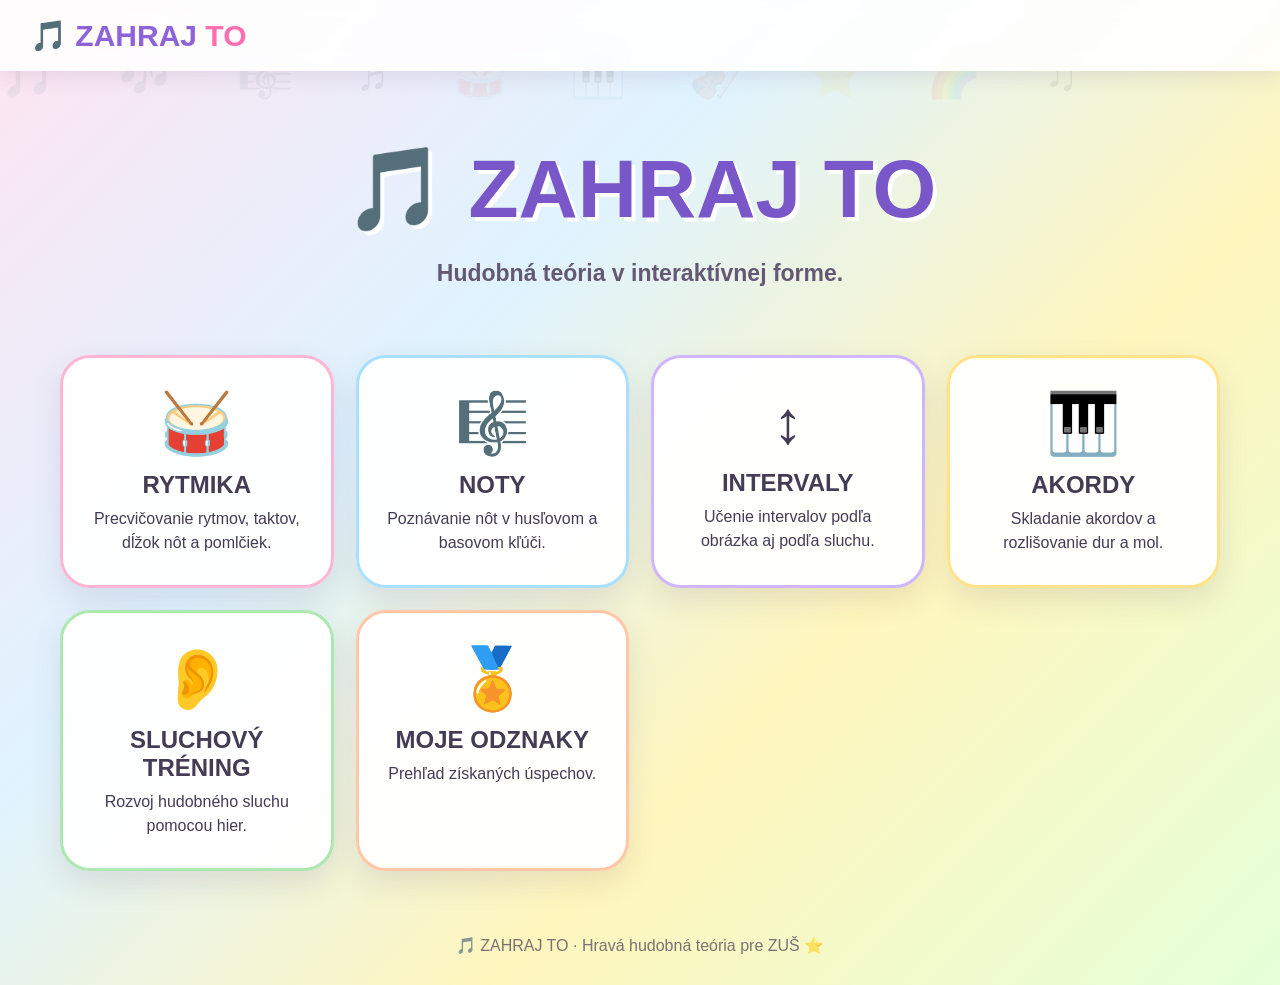
==== commit 9051363e: "Rename index_ZAHRAJ_TO_upravene (2).html to index.html" ====
--- a/index.html
+++ b/index.html
@@ -126,4 +126,3521 @@
 }
 
 .card:nth-child(1){border-color:#ffb6d5}
-.card:nth-child(2){border-color:#a
+.card:nth-child(2){border-color:#a9dfff}
+.card:nth-child(3){border-color:#d0b5ff}
+.card:nth-child(4){border-color:#ffe28a}
+.card:nth-child(5){border-color:#aee8b1}
+.card:nth-child(6){border-color:#ffc7a8}
+
+.card .icon{
+    font-size:60px;
+}
+
+.card h2{
+    margin:12px 0 8px;
+}
+
+.card p{
+    margin:0;
+    line-height:1.5;
+}
+
+.section{
+    display:none;
+}
+
+.section.active{
+    display:block;
+    animation:appear .35s ease;
+}
+
+@keyframes appear{
+    from{
+        opacity:0;
+        transform:translateY(15px);
+    }
+    to{
+        opacity:1;
+        transform:translateY(0);
+    }
+}
+
+.panel{
+    background:rgba(255,255,255,.95);
+    border-radius:30px;
+    padding:28px;
+    margin-bottom:25px;
+    box-shadow:0 10px 30px rgba(80,60,100,.12);
+}
+
+.panel h1{
+    color:#7654c4;
+}
+
+.panel h2{
+    color:#7654c4;
+}
+
+.controls{
+    display:flex;
+    flex-wrap:wrap;
+    gap:10px;
+    margin:15px 0;
+}
+
+button,select{
+    border:none;
+    border-radius:18px;
+    padding:13px 20px;
+    font-size:16px;
+    font-weight:bold;
+    cursor:pointer;
+    background:#e8ddff;
+    color:#553c86;
+    transition:.2s;
+}
+
+button:hover{
+    transform:translateY(-2px);
+    filter:brightness(.97);
+}
+
+button.primary{
+    background:#ff91bd;
+    color:white;
+}
+
+button.blue{
+    background:#9ddcff;
+    color:#225a7a;
+}
+
+button.yellow{
+    background:#ffe18a;
+    color:#775b00;
+}
+
+button.green{
+    background:#aee8b1;
+    color:#27622c;
+}
+
+button.purple{
+    background:#c9adff;
+    color:#53308d;
+}
+
+button.red{
+    background:#ff9c9c;
+    color:#762929;
+}
+
+button.selected{
+    outline:4px solid rgba(120,80,190,.2);
+    transform:scale(1.04);
+}
+
+/* =========================
+   RYTMICKÁ OSNOVA
+========================= */
+
+.staff-container{
+    background:white;
+    border-radius:25px;
+    padding:20px;
+    margin:25px 0;
+    box-shadow:inset 0 0 0 3px #eee7fa;
+    overflow-x:auto;
+}
+
+#rhythmStaff{
+    width:100%;
+    min-width:760px;
+    height:270px;
+}
+
+.staff-line{
+    stroke:#45404c;
+    stroke-width:2;
+}
+
+.bar-line{
+    stroke:#45404c;
+    stroke-width:3;
+}
+
+.note-head{
+    fill:#24212a;
+}
+
+.note-stem{
+    stroke:#24212a;
+    stroke-width:3;
+}
+
+.note-beam{
+    stroke:#24212a;
+    stroke-width:6;
+    stroke-linecap:round;
+}
+
+.note-flag{
+    fill:none;
+    stroke:#24212a;
+    stroke-width:4;
+}
+
+.rest-symbol{
+    font-size:36px;
+    fill:#24212a;
+}
+
+.first-beat{
+    fill:#ff5da2;
+    stroke:#ff5da2;
+}
+
+.staff-beat-highlight{
+    opacity:.12;
+}
+
+.rhythm-info{
+    display:flex;
+    justify-content:center;
+    flex-wrap:wrap;
+    gap:15px;
+    margin:15px 0;
+}
+
+.info-pill{
+    padding:10px 18px;
+    border-radius:20px;
+    background:#f3edff;
+    font-weight:bold;
+}
+
+.tap-area{
+    text-align:center;
+    padding:10px 0 20px;
+}
+
+.tap-button{
+    width:190px;
+    height:190px;
+    border-radius:50%;
+    border:10px solid #ffb6d5;
+    background:#ff78b1;
+    color:white;
+    font-size:28px;
+    box-shadow:0 10px 0 #d6538d;
+    margin:10px;
+}
+
+.tap-button:active{
+    transform:translateY(8px);
+    box-shadow:0 2px 0 #d6538d;
+}
+
+.tap-count{
+    font-size:18px;
+    font-weight:bold;
+}
+
+.status{
+    padding:15px;
+    border-radius:18px;
+    background:#f4edff;
+    margin-top:15px;
+    font-weight:bold;
+}
+
+.status.success{
+    background:#ddf8df;
+    color:#25642b;
+}
+
+.status.error{
+    background:#ffe1e1;
+    color:#8a2d2d;
+}
+
+.accuracy{
+    font-size:26px;
+    font-weight:900;
+    text-align:center;
+    margin:15px;
+}
+
+.progress{
+    height:20px;
+    background:#eee;
+    border-radius:20px;
+    overflow:hidden;
+    margin:15px 0;
+}
+
+.progress-bar{
+    height:100%;
+    background:linear-gradient(90deg,#ff9fc6,#a9dfff,#bca0ff);
+    width:0%;
+    transition:.5s;
+}
+
+/* =========================
+   VYSVETLIVKY
+========================= */
+
+.rhythm-lessons{
+    display:grid;
+    grid-template-columns:repeat(auto-fit,minmax(240px,1fr));
+    gap:15px;
+}
+
+.lesson{
+    background:#faf7ff;
+    border-radius:22px;
+    padding:20px;
+    border:2px solid #eee4ff;
+}
+
+.lesson-symbol{
+    font-size:45px;
+    text-align:center;
+}
+
+.lesson h3{
+    text-align:center;
+    color:#7654c4;
+}
+
+.lesson p{
+    line-height:1.6;
+}
+
+.example{
+    background:white;
+    border-radius:15px;
+    padding:12px;
+    font-size:30px;
+    text-align:center;
+}
+
+/* =========================
+   NOTY
+========================= */
+
+.real-stave-container{
+    background:white;
+    border-radius:25px;
+    padding:15px 20px;
+    margin:25px 0;
+    box-shadow:inset 0 0 0 3px #eee7fa;
+    overflow-x:auto;
+}
+
+#noteStave{
+    width:100%;
+    min-width:700px;
+    height:260px;
+}
+
+.note-staff-line{
+    stroke:#45404c;
+    stroke-width:2.5;
+}
+
+.note-clef{
+    fill:#443b55;
+    font-family:"Bravura","Noto Music","Segoe UI Symbol","Arial Unicode MS",serif;
+    font-weight:normal;
+}
+
+.note-head-real{
+    fill:#24212a;
+    stroke:#24212a;
+    stroke-width:2;
+}
+
+.note-stem-real{
+    stroke:#24212a;
+    stroke-width:3;
+}
+
+.note-accidental-real{
+    fill:#7654c4;
+    font-family:"Segoe UI Symbol","Arial Unicode MS",sans-serif;
+    font-size:30px;
+    font-weight:bold;
+}
+
+.note-ledger{
+    stroke:#45404c;
+    stroke-width:2.5;
+}
+
+.note-name-real{
+    fill:#7654c4;
+    font-size:18px;
+    font-weight:bold;
+}
+
+.answers{
+    display:grid;
+    grid-template-columns:repeat(3,1fr);
+    gap:15px;
+}
+
+.answers button{
+    min-height:65px;
+    background:#dff3ff;
+}
+
+.quiz-score{
+    font-weight:bold;
+    text-align:center;
+}
+
+/* =========================
+   INTERVALY
+========================= */
+
+.interval-letter-board{display:flex;justify-content:center;align-items:center;gap:18px;flex-wrap:wrap;background:#eef8ff;border-radius:25px;padding:28px;margin:20px 0;}
+.interval-letter-note{min-width:120px;padding:22px 28px;border-radius:22px;background:white;box-shadow:0 8px 0 #c9adff;font-size:52px;font-weight:900;color:#7654c4;text-align:center;}
+.interval-letter-arrow{font-size:38px;font-weight:900;color:#8b6bc9;}
+.interval-octave-note{text-align:center;min-height:28px;font-weight:900;color:#7654c4;}
+.interval-hint{
+    background:#f5efff;
+    padding:14px 18px;
+    border-radius:18px;
+    line-height:1.6;
+}
+.interval-build-card{
+    display:flex;
+    justify-content:center;
+    align-items:center;
+    gap:25px;
+    padding:22px;
+    background:#eef8ff;
+    border-radius:25px;
+    margin:20px 0;
+}
+.interval-build-note{font-size:48px;font-weight:900;}
+.interval-build-arrow{font-size:40px;}
+.interval-target-label{font-size:15px;font-weight:bold;opacity:.7;text-align:center;}
+.interval-target{font-size:32px;font-weight:900;color:#7654c4;text-align:center;}
+
+
+.interval-puzzle{background:linear-gradient(135deg,#fff6bd,#eef8ff);border-radius:24px;padding:clamp(12px,3vw,24px);margin:20px 0;overflow:hidden;}
+.interval-puzzle-row{display:flex;justify-content:center;align-items:stretch;gap:clamp(6px,2vw,12px);flex-wrap:wrap;margin:18px 0;}
+.interval-slot{width:clamp(66px,17vw,105px);min-height:76px;padding:8px 5px;box-sizing:border-box;border:3px dashed #c9adff;border-radius:17px;background:white;display:flex;flex-direction:column;align-items:center;justify-content:center;gap:4px;font-size:clamp(19px,4vw,30px);line-height:1.15;font-weight:900;color:#7654c4;text-align:center;overflow-wrap:anywhere;}
+.interval-slot.filled{border-style:solid;background:#f5efff;}
+.interval-slot small{font-size:11px;line-height:1.2;font-weight:700;color:#786a99;}
+.interval-puzzle-row .interval-letter-arrow{align-self:center;font-size:clamp(20px,4vw,32px);}
+.lego-block{flex:0 1 68px;width:clamp(54px,12vw,68px);min-width:0;min-height:64px;padding:8px 4px;border:0;border-radius:14px;background:#ff91bd;color:#702449;font-size:clamp(17px,4vw,24px);line-height:1.15;font-weight:900;box-shadow:0 5px 0 #d6538d;white-space:normal;overflow-wrap:anywhere;}
+.lego-block:nth-child(2n){background:#9ddcff;color:#225a7a;box-shadow:0 5px 0 #67afd4;}
+.lego-block:nth-child(3n){background:#aee8b1;color:#27622c;box-shadow:0 5px 0 #70bb74;}
+.lego-block:hover{transform:translateY(-3px);}
+.lego-label{text-align:center;font-weight:900;color:#7654c4;margin-top:8px;line-height:1.45;}
+.chord-mode-tabs{display:flex;gap:10px;flex-wrap:wrap;margin:12px 0 18px;}
+.chord-mode-tabs button{flex:1 1 130px;}
+.chord-puzzle{background:linear-gradient(135deg,#fff5bf,#f2eaff);border-radius:24px;padding:clamp(14px,3vw,24px);margin:16px 0;}
+.chord-puzzle-slots{display:flex;gap:10px;justify-content:center;flex-wrap:wrap;margin:20px 0;}
+.chord-slot{width:clamp(74px,18vw,105px);height:82px;border:3px dashed #bba6ed;border-radius:18px;background:#fff;display:flex;align-items:center;justify-content:center;font-size:clamp(24px,5vw,34px);font-weight:900;color:#7351b5;box-shadow:0 4px 0 #e2d6fb;}
+.chord-slot.filled{border-style:solid;background:#f5efff;}
+.chord-note-bank{display:flex;justify-content:center;gap:10px;flex-wrap:wrap;margin:18px 0;}
+.chord-note-block{width:clamp(55px,12vw,70px);min-height:62px;border:0;border-radius:14px;background:#ffb5d0;color:#71304d;font-size:23px;font-weight:900;box-shadow:0 5px 0 #db7da2;cursor:pointer;}
+.chord-note-block:nth-child(3n+2){background:#a8e1ff;color:#245a78;box-shadow:0 5px 0 #6eb5d8;}
+.chord-note-block:nth-child(3n){background:#b8edb8;color:#285e2a;box-shadow:0 5px 0 #79c47b;}
+.chord-note-block:disabled{opacity:.4;cursor:default;transform:none;}
+.chord-choice{min-width:120px;margin:5px;}
+.chord-explain-grid{display:grid;grid-template-columns:repeat(auto-fit,minmax(220px,1fr));gap:14px;}
+.chord-explain-card{background:#f7f4ff;border-radius:18px;padding:16px;line-height:1.6;}
+.chord-explain-card h3{margin-top:0;}
+/* =========================
+   AKORDY
+========================= */
+
+.chord-pieces{
+    display:flex;
+    justify-content:center;
+    gap:15px;
+    flex-wrap:wrap;
+    margin:25px 0;
+}
+
+.piece{
+    width:90px;
+    height:90px;
+    border-radius:20px;
+    display:flex;
+    align-items:center;
+    justify-content:center;
+    font-size:30px;
+    font-weight:bold;
+    background:#ffd77e;
+    cursor:pointer;
+    transition:.2s;
+}
+
+.piece:hover{
+    transform:scale(1.08) rotate(3deg);
+}
+
+/* =========================
+   ODZNAKY
+========================= */
+
+.badges{
+    display:grid;
+    grid-template-columns:repeat(auto-fit,minmax(220px,1fr));
+    gap:20px;
+}
+
+.badge{
+    padding:25px;
+    border-radius:25px;
+    background:#f5efff;
+    text-align:center;
+    transition:.3s;
+    opacity:.45;
+}
+
+.badge.unlocked{
+    opacity:1;
+    animation:badgePop .7s ease;
+    background:#fff4bd;
+}
+
+@keyframes badgePop{
+    0%{transform:scale(.5) rotate(-10deg)}
+    60%{transform:scale(1.15) rotate(5deg)}
+    100%{transform:scale(1)}
+}
+
+.badge-icon{
+    font-size:60px;
+}
+
+/* =========================
+   KONFETY
+========================= */
+
+#confetti{
+    position:fixed;
+    inset:0;
+    pointer-events:none;
+    z-index:100;
+}
+
+.confetti-piece{
+    position:absolute;
+    width:12px;
+    height:18px;
+    animation:fall 2.5s linear forwards;
+}
+
+@keyframes fall{
+    0%{
+        transform:translateY(-20px) rotate(0deg);
+        opacity:1;
+    }
+    100%{
+        transform:translateY(110vh) rotate(720deg);
+        opacity:0;
+    }
+}
+
+footer{
+    text-align:center;
+    padding:30px;
+    opacity:.7;
+}
+
+@media(max-width:700px){
+
+    .answers{
+        grid-template-columns:1fr;
+    }
+
+    .panel{
+        padding:20px;
+    }
+
+    .hero h1{
+        font-size:50px;
+    }
+
+    .hero p{
+        font-size:18px;
+    }
+
+}
+
+</style>
+</head>
+
+
+<body>
+
+<header>
+
+    <div class="logo">
+        🎵 ZAHRAJ <span>TO</span>
+    </div>
+
+    <button
+        class="back"
+        id="backBtn"
+        onclick="showHome()">
+        ← MENU
+    </button>
+
+</header>
+
+
+<main>
+
+<!-- =========================
+     DOMOV
+========================= -->
+
+<section id="home" class="section active">
+
+    <div class="hero">
+
+        <h1>🎵 ZAHRAJ TO</h1>
+
+        <p>
+            Hudobná teória v interaktívnej forme.
+        </p>
+
+    </div>
+
+
+    <div class="menu">
+
+        <div class="card" onclick="showSection('rhythm')">
+            <div class="icon">🥁</div>
+            <h2>RYTMIKA</h2>
+            <p>
+                Precvičovanie rytmov, taktov,
+                dĺžok nôt a pomlčiek.
+            </p>
+        </div>
+
+        <div class="card" onclick="showSection('notes')">
+            <div class="icon">🎼</div>
+            <h2>NOTY</h2>
+            <p>
+                Poznávanie nôt v husľovom
+                a basovom kľúči.
+            </p>
+        </div>
+
+        <div class="card" onclick="showSection('intervals')">
+            <div class="icon">↕️</div>
+            <h2>INTERVALY</h2>
+            <p>
+                Učenie intervalov podľa obrázka
+                aj podľa sluchu.
+            </p>
+        </div>
+
+        <div class="card" onclick="showSection('chords')">
+            <div class="icon">🎹</div>
+            <h2>AKORDY</h2>
+            <p>
+                Skladanie akordov a rozlišovanie
+                dur a mol.
+            </p>
+        </div>
+
+        <div class="card" onclick="showSection('ear')">
+            <div class="icon">👂</div>
+            <h2>SLUCHOVÝ TRÉNING</h2>
+            <p>
+                Rozvoj hudobného sluchu
+                pomocou hier.
+            </p>
+        </div>
+
+        <div class="card" onclick="showSection('badges')">
+            <div class="icon">🏅</div>
+            <h2>MOJE ODZNAKY</h2>
+            <p>
+                Prehľad získaných úspechov.
+            </p>
+        </div>
+
+    </div>
+
+</section>
+
+
+<!-- =========================
+     RYTMIKA
+========================= -->
+
+<section id="rhythm" class="section">
+
+<div class="panel">
+
+    <h1>🥁 Rytmika</h1>
+
+    <p>
+        Pozri sa na rytmus v notovej osnove,
+        vypočuj si ho a potom ho čo najpresnejšie
+        zopakuj.
+    </p>
+
+
+    <h2>🎚️ Tempo</h2>
+
+    <div class="controls">
+
+        <button onclick="setBPM(60)" id="bpm60">
+            60 BPM
+        </button>
+
+        <button onclick="setBPM(80)" id="bpm80">
+            80 BPM
+        </button>
+
+        <button onclick="setBPM(100)" id="bpm100">
+            100 BPM
+        </button>
+
+        <button onclick="setBPM(120)" id="bpm120">
+            120 BPM
+        </button>
+
+    </div>
+
+    <div class="controls metronome-controls">
+
+        <button
+            class="purple selected"
+            id="metronomeToggle"
+            onclick="toggleMetronome()">
+            🔊 METRONÓM: ZAPNUTÝ
+        </button>
+
+    </div>
+
+    <p>
+        Aktuálne tempo:
+        <strong id="bpmValue">80 BPM</strong>
+    </p>
+    <h2>📏 Takt</h2>
+
+    <div class="status">
+        Všetky rytmické cvičenia sú v takte <strong>4/4</strong> a majú presne <strong>2 takty</strong>.
+    </div>
+
+    <h2>🎓 Úroveň</h2>
+
+    <div class="controls">
+
+        <button
+            class="green selected"
+            id="levelEasy"
+            onclick="setLevel('easy')">
+            🟢 ĽAHKÁ
+        </button>
+
+        <button
+            class="yellow"
+            id="levelMedium"
+            onclick="setLevel('medium')">
+            🟡 STREDNÁ
+        </button>
+
+        <button
+            class="red"
+            id="levelHard"
+            onclick="setLevel('hard')">
+            🔴 ŤAŽKÁ
+        </button>
+
+    </div>
+
+
+    <div class="rhythm-info">
+
+        <div class="info-pill">
+            🎼 2 takty · 4/4
+        </div>
+
+        <div class="info-pill">
+            ⭐ <span id="rhythmLevelInfo">Ľahká</span>
+        </div>
+
+        <div class="info-pill">
+            📚 Cvičenie <span id="rhythmExerciseInfo">1/30</span>
+        </div>
+
+    </div>
+
+
+    <!-- SKUTOČNÁ NOTOVÁ OSNOVA -->
+
+    <div class="staff-container">
+
+        <svg
+            id="rhythmStaff"
+            viewBox="0 0 1000 270"
+            preserveAspectRatio="xMidYMid meet">
+
+            <!-- osnovové čiary -->
+
+            <line class="staff-line"
+                x1="50" y1="70"
+                x2="950" y2="70"/>
+
+            <line class="staff-line"
+                x1="50" y1="90"
+                x2="950" y2="90"/>
+
+            <line class="staff-line"
+                x1="50" y1="110"
+                x2="950" y2="110"/>
+
+            <line class="staff-line"
+                x1="50" y1="130"
+                x2="950" y2="130"/>
+
+            <line class="staff-line"
+                x1="50" y1="150"
+                x2="950" y2="150"/>
+
+            <!-- husľový kľúč -->
+
+            <text
+                x="65"
+                y="145"
+                font-size="92">
+                𝄞
+            </text>
+
+            <!-- taktová čiara po kľúči -->
+
+            <line
+                class="bar-line"
+                x1="145" y1="65"
+                x2="145" y2="155"/>
+
+            <g id="rhythmNotes"></g>
+
+        </svg>
+
+    </div>
+
+
+    <div class="controls">
+
+        <button
+            class="primary"
+            onclick="playRhythm()">
+            ▶ PREHRAŤ VZOR
+        </button>
+
+        <button
+            class="blue"
+            onclick="newRhythm()">
+            🔄 NOVÝ RYTMUS
+        </button>
+
+    </div>
+
+
+    <h2>🎯 Zopakuj rytmus</h2>
+
+    <p>
+        Môžeš použiť veľké tlačidlo,
+        <strong>medzerník</strong> alebo
+        <strong>mikrofón</strong>.
+    </p>
+
+
+    <div class="tap-area">
+
+        <button
+            class="tap-button"
+            id="tapButton"
+            onclick="tapRhythm()">
+
+            👆<br>
+            ŤUKAJ
+
+        </button>
+
+        <div class="tap-count">
+            Odťukané údery:
+            <span id="tapCount">0</span>
+        </div>
+
+    </div>
+
+
+    <div class="controls">
+
+        <button
+            class="purple"
+            onclick="startMic()">
+            🎤 ZAPNÚŤ MIKROFÓN
+        </button>
+
+        <button
+            onclick="stopMic()">
+            ⏹ VYPNÚŤ MIKROFÓN
+        </button>
+
+        <button
+            onclick="resetTaps()">
+            ↩️ VYMAZAŤ ŤUKNUTIA
+        </button>
+
+    </div>
+
+
+    <div
+        class="status"
+        id="rhythmStatus">
+
+        Stlač „Prehrať vzor“ a potom ho zopakuj.
+
+    </div>
+
+
+    <div
+        class="accuracy"
+        id="rhythmAccuracy">
+
+        Presnosť: —
+
+    </div>
+
+
+    <div class="progress">
+
+        <div
+            class="progress-bar"
+            id="rhythmProgress">
+        </div>
+
+    </div>
+
+</div>
+
+
+<!-- =========================
+     VYSVETLIVKY RYTMIKY
+========================= -->
+
+<div class="panel">
+
+<h2>📖 Rytmické vysvetlivky</h2>
+
+<p>
+Rytmus určuje, <strong>ako dlho jednotlivé tóny
+trvajú a kedy zaznejú</strong>. Každá nota má svoju
+časovú hodnotu.
+</p>
+
+
+<div class="rhythm-lessons">
+
+
+<div class="lesson">
+
+<div class="lesson-symbol">𝅝</div>
+
+<h3>Celá nota</h3>
+
+<p>
+Trvá <strong>4 doby</strong> v 4/4 takte.
+</p>
+
+<div class="example">
+𝅝
+</div>
+
+</div>
+
+
+<div class="lesson">
+
+<div class="lesson-symbol">𝅗𝅥</div>
+
+<h3>Polová nota</h3>
+
+<p>
+Trvá <strong>2 doby</strong>.
+</p>
+
+<div class="example">
+𝅗𝅥
+</div>
+
+</div>
+
+
+<div class="lesson">
+
+<div class="lesson-symbol">♩</div>
+
+<h3>Štvrťová nota</h3>
+
+<p>
+Trvá <strong>1 dobu</strong>.
+</p>
+
+<div class="example">
+♩ ♩ ♩ ♩
+</div>
+
+</div>
+
+
+<div class="lesson">
+
+<div class="lesson-symbol">♪</div>
+
+<h3>Osminová nota</h3>
+
+<p>
+Trvá <strong>polovicu doby</strong>.
+Dve osminové noty sa zmestia do jednej štvrťovej doby.
+</p>
+
+<div class="example">
+♪ ♪
+</div>
+
+</div>
+
+
+<div class="lesson">
+
+<div class="lesson-symbol">𝅘𝅥𝅮</div>
+
+<h3>Šestnástinová nota</h3>
+
+<p>
+Trvá <strong>štvrtinu doby</strong>.
+Do jednej štvrťovej doby sa zmestia štyri šestnástiny.
+</p>
+
+<div class="example">
+𝅘𝅥𝅮 𝅘𝅥𝅮 𝅘𝅥𝅮 𝅘𝅥𝅮
+</div>
+
+</div>
+
+
+<div class="lesson">
+
+<div class="lesson-symbol">♪♪♪</div>
+
+<h3>Triola</h3>
+
+<p>
+Triola rozdelí čas jednej štvrťovej doby
+na <strong>tri rovnaké časti</strong>.
+</p>
+
+<div class="example">
+♪³
+</div>
+
+</div>
+
+
+
+
+<div class="lesson">
+
+<div class="lesson-symbol">♩.</div>
+
+<h3>Bodkovaná nota</h3>
+
+<p>
+Bodka predĺži notu o polovicu jej pôvodnej hodnoty.
+Napríklad bodkovaná štvrťová nota trvá
+<strong>1,5 doby</strong>.
+</p>
+
+<div class="example">
+♩.
+</div>
+
+</div>
+
+
+<div class="lesson">
+
+<div class="lesson-symbol">𝄽</div>
+
+<h3>Štvrťová pomlčka</h3>
+
+<p>
+Ticho v trvaní <strong>1 doby</strong>.
+</p>
+
+<div class="example">
+𝄽
+</div>
+
+</div>
+
+
+<div class="lesson">
+
+<div class="lesson-symbol">𝄼</div>
+
+<h3>Osminová pomlčka</h3>
+
+<p>
+Ticho v trvaní <strong>polovice doby</strong>.
+</p>
+
+<div class="example">
+𝄼
+</div>
+
+</div>
+
+
+<div class="lesson">
+
+<div class="lesson-symbol">𝄾</div>
+
+<h3>Šestnástinová pomlčka</h3>
+
+<p>
+Ticho v trvaní <strong>štvrtiny doby</strong>.
+</p>
+
+<div class="example">
+𝄾
+</div>
+
+</div>
+
+
+<div class="lesson">
+
+<div class="lesson-symbol">𝄻</div>
+
+<h3>Polová pomlčka</h3>
+
+<p>
+Ticho v trvaní <strong>2 dôb</strong>.
+</p>
+
+<div class="example">
+𝄻
+</div>
+
+</div>
+
+
+<div class="lesson">
+
+<div class="lesson-symbol">𝄺</div>
+
+<h3>Celá pomlčka</h3>
+
+<p>
+V 4/4 takte predstavuje ticho počas
+<strong>celého taktu – 4 doby</strong>.
+</p>
+
+<div class="example">
+𝄺
+</div>
+
+</div>
+
+
+<div class="lesson">
+
+<div class="lesson-symbol">𝄹</div>
+
+<h3>Dvojtaktová pomlčka</h3>
+
+<p>
+Označuje ticho počas <strong>dvoch celých taktov</strong>.
+V tréneri sa používa iba ako vysvetľujúci symbol.
+</p>
+
+<div class="example">
+𝄹
+</div>
+
+</div>
+
+
+</div>
+
+
+<h2 style="margin-top:35px;">
+📏 Takt 4/4 a taktová čiara
+</h2>
+
+<p style="line-height:1.7;">
+V tejto aplikácii sú všetky rytmické cvičenia v <strong>4/4 takte</strong>.
+Jeden takt preto obsahuje štyri štvrťové doby a každé cvičenie má presne dva takty.
+Taktová čiara <strong>|</strong> oddeľuje prvý a druhý takt.
+</p>
+
+<div class="example">
+♩ ♩ ♩ ♩ | ♩ ♩ ♩ ♩
+</div>
+
+</div>
+
+</section>
+
+
+<!-- =========================
+     NOTY
+========================= -->
+
+<section id="notes" class="section">
+
+<div class="panel">
+
+<h1>🎼 Noty</h1>
+
+<div class="controls">
+
+<button
+class="primary"
+id="noteTrebleButton"
+onclick="selectNoteMode('treble')">
+🎻 Husľový kľúč
+</button>
+
+<button
+class="blue"
+id="noteBassButton"
+onclick="selectNoteMode('bass')">
+🎸 Basový kľúč
+</button>
+
+<button
+class="purple"
+id="noteAccidentalButton"
+onclick="selectNoteMode('accidentals')">
+♯ / ♭ Posuvky
+</button>
+
+</div>
+
+<h2 id="noteModeTitle">🎻 Husľový kľúč</h2>
+
+<div class="real-stave-container">
+    <svg id="noteStave" viewBox="0 0 900 260" preserveAspectRatio="xMidYMid meet" aria-label="Notová osnova">
+        <g id="noteStaveGraphics"></g>
+    </svg>
+</div>
+
+<h2>Aká je to nota?</h2>
+
+<div class="answers" id="noteAnswers"></div>
+
+<div class="status" id="noteStatus">Vyber správnu odpoveď.</div>
+
+<p class="quiz-score">
+Správne:
+<span id="noteScore">0</span>/10
+</p>
+
+</div>
+
+
+<div class="panel">
+
+<h2>📖 Vysvetlivky</h2>
+
+<div class="explanation">
+
+<h3>🎻 Husľový kľúč</h3>
+
+<p>
+Husľový kľúč určuje výšku tónov na notovej osnove.
+</p>
+
+<p>
+<strong>Linky:</strong>
+E – G – H – D – F
+</p>
+
+<p>
+<strong>Medzery:</strong>
+F – A – C – E
+</p>
+
+</div>
+
+
+<div class="explanation">
+
+<h3>🎸 Basový kľúč</h3>
+
+<p>
+Basový kľúč používame najmä pre nižšie tóny.
+</p>
+
+<p>
+<strong>Linky:</strong>
+G – H – D – F – A
+</p>
+
+<p>
+<strong>Medzery:</strong>
+A – C – E – G
+</p>
+
+</div>
+
+
+<div class="explanation">
+
+<h3>♯ Krížik</h3>
+
+<p>
+Zvyšuje tón o pol tónu.
+</p>
+
+</div>
+
+
+<div class="explanation">
+
+<h3>♭ Béčko</h3>
+
+<p>
+Znižuje tón o pol tónu.
+</p>
+
+</div>
+
+</div>
+
+</section>
+
+
+<!-- =========================
+     INTERVALY
+========================= -->
+
+<section id="intervals" class="section">
+<div class="panel">
+<h1>↕️ Určenie a skladanie intervalov</h1>
+<div class="controls">
+<button class="primary" onclick="selectIntervalMode('picture')">🎨 Urči interval</button>
+<button class="purple" onclick="selectIntervalMode('build')">🧩 Postav interval</button>
+</div>
+
+<div id="intervalPictureGame">
+<h2>🎨 1. Urči interval</h2>
+<p class="interval-hint">Pracujeme iba s tónmi <strong>C dur</strong> (C – D – E – F – G – A – H). Prvá nota nemusí byť C. Pozri sa na dve písmenkové noty a urč, aký interval tvoria.</p>
+<div class="interval-letter-board" id="intervalLetterBoard"></div>
+<div class="interval-octave-note" id="intervalOctaveNote"></div>
+<h3>Aký je to interval?</h3>
+<div class="answers" id="intervalAnswers"></div>
+<div class="status" id="intervalStatus">Vyber správnu odpoveď.</div>
+</div>
+
+<div id="intervalBuildGame" style="display:none;">
+<h2>🧩 2. Postav interval</h2>
+<p class="interval-hint">Zober prvú notu a postav k nej požadovaný interval. Použi iba tóny <strong>C dur</strong>. Klikaj na „lego“ kocky a vyskladaj správnu druhú notu.</p>
+<div class="interval-puzzle">
+<div class="lego-label">Tvoja stavebná úloha</div>
+<div class="interval-puzzle-row">
+<div class="interval-slot filled" id="buildStartNote">C4<small>začiatočný tón</small></div>
+<div class="interval-letter-arrow">+</div>
+<div class="interval-slot" id="buildTargetInterval">5<small>Kvinta</small></div>
+<div class="interval-letter-arrow">=</div>
+<div class="interval-slot" id="buildAnswerSlot">?<small>druhý tón</small></div>
+</div>
+<div class="lego-label">Vyber kocku s druhou notou:</div>
+<div class="interval-puzzle-row" id="buildIntervalAnswers"></div>
+</div>
+<div class="status" id="buildIntervalStatus">🧩 Poskladaj interval.</div>
+</div>
+
+<p class="quiz-score">Správne: <span id="intervalScore">0</span>/10</p>
+</div>
+
+<div class="panel">
+<h2>📖 Intervaly</h2>
+<div class="explanation"><h3>1 – Prima</h3><p>C → C</p></div>
+<div class="explanation"><h3>2 – Sekunda</h3><p>C → D</p></div>
+<div class="explanation"><h3>3 – Tercia</h3><p>C → E</p></div>
+<div class="explanation"><h3>4 – Kvarta</h3><p>C → F</p></div>
+<div class="explanation"><h3>5 – Kvinta</h3><p>C → G</p></div>
+<div class="explanation"><h3>6 – Sexta</h3><p>C → A</p></div>
+<div class="explanation"><h3>7 – Septima</h3><p>C → H</p></div>
+<div class="explanation"><h3>8 – Oktáva</h3><p>C → C</p></div>
+</div>
+</section>
+
+
+<!-- =========================
+     AKORDY
+========================= -->
+
+<section id="chords" class="section">
+<div class="panel">
+<h1>🎹 Akordy</h1>
+<p>Vyber si tréning a uč sa skladať akordy aj rozpoznávať ich zvuk.</p>
+<div class="chord-mode-tabs">
+<button class="primary" onclick="selectChordMode('dur')">☀️ Poskladaj DÚR</button>
+<button class="purple" onclick="selectChordMode('mol')">🌙 Poskladaj MOL</button>
+<button class="blue" onclick="startChordEarRound()">👂 Spoznaj akord</button>
+</div>
+<div id="chordBuildGame">
+<h2 id="chordBuildTitle">🧩 Poskladaj durový akord</h2>
+<p id="chordQuestion">Vyskladaj tóny akordu C dur.</p>
+<div class="chord-puzzle">
+<div class="lego-label">Tvoje tri miesta pre tóny akordu</div>
+<div class="chord-puzzle-slots" id="chordBuildSlots">
+<div class="chord-slot">1. tón</div><div class="chord-slot">3. tón</div><div class="chord-slot">5. tón</div>
+</div>
+<p style="text-align:center">Vyber tri kocky v správnom poradí. Kliknutím na vybranú kocku ju môžeš odobrať.</p>
+<div class="chord-note-bank" id="chordNoteBank"></div>
+<div class="status" id="chordStatus">Začni výberom kociek.</div>
+<div style="display:flex;gap:10px;justify-content:center;flex-wrap:wrap;margin-top:12px">
+<button class="primary" onclick="checkChord()">✓ SKONTROLOVAŤ</button>
+<button class="blue" onclick="newChordBuild()">↻ NOVÝ AKORD</button>
+</div>
+</div>
+</div>
+<div id="chordEarGame" style="display:none">
+<h2>👂 Spoznaj akord podľa zvuku</h2>
+<p>Vypočuj si akord a rozhodni, či je durový alebo molový. Ak chceš, môžeš si ho prehrať znova.</p>
+<div class="chord-puzzle" style="text-align:center">
+<div style="font-size:48px">🎹 🎵</div>
+<button class="primary" onclick="playChordEar()">▶ PREHRAŤ AKORD</button>
+<div style="margin-top:16px">
+<button class="yellow chord-choice" onclick="answerChordEar('dur')">☀️ DUR</button>
+<button class="blue chord-choice" onclick="answerChordEar('mol')">🌙 MOL</button>
+</div>
+<div class="status" id="chordTypeStatus">Stlač „Prehrať akord“ a pozorne počúvaj.</div>
+<button class="purple" onclick="startChordEarRound()">↻ ĎALŠÍ AKORD</button>
+</div>
+</div>
+</div>
+<div class="panel">
+<h2>📖 Ako fungujú akordy?</h2>
+<div class="chord-explain-grid">
+<div class="chord-explain-card"><h3>🧱 Ako sa akord skladá?</h3><p>Akord vznikne, keď zaznejú aspoň tri tóny spolu alebo tesne po sebe. Základný trojzvuk skladáme z <strong>1., 3. a 5. tónu</strong> vzhľadom na jeho základný tón.</p><p>Napríklad C dur: <strong>C – E – G</strong>. V tomto tréningu si vyskúšaš akordy so základnými tónmi C, G, E, F, A a H (aj G, ktoré sa v zozname opakuje len raz).</p></div>
+<div class="chord-explain-card"><h3>☀️ Durový akord</h3><p>Durový trojzvuk sa skladá zo základného tónu, veľkej tercie a čistej kvinty. Napríklad C dur = <strong>C – E – G</strong>.</p><p>Často pôsobí jasne, otvorene alebo veselo, ale nálada závisí aj od hudobného kontextu.</p></div>
+<div class="chord-explain-card"><h3>🌙 Molový akord</h3><p>Molový trojzvuk sa skladá zo základného tónu, malej tercie a čistej kvinty. Napríklad C mol = <strong>C – Es – G</strong>.</p><p>Často pôsobí jemnejšie, tmavšie alebo smutnejšie. Skús porovnať rovnaký základný tón v dur a mol.</p></div>
+<div class="chord-explain-card"><h3>👂 Ako rozoznať dur a mol?</h3><p>Všímaj si najmä rozdiel medzi 2. a 3. tónom akordu: v molovom akorde je tercia o poltón nižšia než v durovom. Najprv počúvaj celkový charakter, potom si skús všimnúť aj jednotlivé tóny.</p></div>
+</div>
+</div>
+</section>
+
+
+<!-- =========================
+     SLUCH
+========================= -->
+
+<section id="ear" class="section">
+
+<div class="panel">
+
+<h1>👂 Sluchový tréning</h1>
+
+<h2>📈 Vyšší alebo nižší?</h2>
+
+<button
+class="primary"
+onclick="playHigherLower()">
+▶ PREHRAŤ DVA TÓNY
+</button>
+
+<div class="controls">
+
+<button
+class="yellow"
+onclick="higherLowerAnswer('higher')">
+⬆️ VYŠŠÍ
+</button>
+
+<button
+class="blue"
+onclick="higherLowerAnswer('lower')">
+⬇️ NIŽŠÍ
+</button>
+
+</div>
+
+<div
+class="status"
+id="higherStatus">
+Najprv si vypočuj tóny.
+</div>
+
+</div>
+
+
+<div class="panel">
+
+<h2>🎵 Zopakuj melódiu</h2>
+
+<p>
+Aplikácia prehrá krátku melódiu.
+</p>
+
+<button
+class="primary"
+onclick="playMelody()">
+▶ PREHRAŤ MELODÍU
+</button>
+
+<div class="controls">
+
+<button onclick="playTone(261.63)">
+C
+</button>
+
+<button onclick="playTone(293.66)">
+D
+</button>
+
+<button onclick="playTone(329.63)">
+E
+</button>
+
+<button onclick="playTone(349.23)">
+F
+</button>
+
+<button onclick="playTone(392)">
+G
+</button>
+
+</div>
+
+<div
+class="status"
+id="melodyStatus">
+Zopakuj melódiu C – D – E.
+</div>
+
+</div>
+
+
+<div class="panel">
+
+<h2>🎹 Rozpoznaj tón</h2>
+
+<button
+class="primary"
+onclick="playRecognitionTone()">
+▶ PREHRAŤ TÓN
+</button>
+
+<div class="answers">
+
+<button onclick="recognitionAnswer('C')">
+C
+</button>
+
+<button onclick="recognitionAnswer('D')">
+D
+</button>
+
+<button onclick="recognitionAnswer('E')">
+E
+</button>
+
+</div>
+
+<div
+class="status"
+id="recognitionStatus">
+Vypočuj si tón.
+</div>
+
+</div>
+
+
+<div class="panel">
+
+<h2>📖 Vysvetlivky</h2>
+
+<div class="explanation">
+
+<h3>🎵 Tón</h3>
+
+<p>
+Tón je zvuk s určitou výškou.
+</p>
+
+</div>
+
+<div class="explanation">
+
+<h3>🎶 Melódia</h3>
+
+<p>
+Melódia je postupnosť tónov,
+ktoré vytvárajú hudobnú myšlienku.
+</p>
+
+</div>
+
+<div class="explanation">
+
+<h3>⬆️ Vyšší tón</h3>
+
+<p>
+Má vyššiu frekvenciu.
+</p>
+
+</div>
+
+<div class="explanation">
+
+<h3>⬇️ Nižší tón</h3>
+
+<p>
+Má nižšiu frekvenciu.
+</p>
+
+</div>
+
+</div>
+
+</section>
+
+
+<!-- =========================
+     ODZNAKY
+========================= -->
+
+<section id="badges" class="section">
+
+<div class="panel">
+
+<h1>🏅 Moje odznaky</h1>
+
+<p>
+Získavaj úspechy a staň sa malým hudobníkom ZUŠ!
+</p>
+
+<div class="badges">
+
+<div class="badge" id="badge-rhythm">
+
+<div class="badge-icon">🥁</div>
+
+<h2>
+Rytmický majster
+</h2>
+
+<p>
+10 správnych rytmov
+</p>
+
+</div>
+
+
+<div class="badge" id="badge-notes">
+
+<div class="badge-icon">🎼</div>
+
+<h2>
+Lovec nôt
+</h2>
+
+<p>
+10 správnych úloh v notách
+</p>
+
+</div>
+
+
+<div class="badge" id="badge-intervals">
+
+<div class="badge-icon">↕️</div>
+
+<h2>
+Kráľ intervalov
+</h2>
+
+<p>
+10 správnych intervalov
+</p>
+
+</div>
+
+
+<div class="badge" id="badge-chords">
+
+<div class="badge-icon">🎹</div>
+
+<h2>
+Staviteľ akordov
+</h2>
+
+<p>
+10 správnych akordov
+</p>
+
+</div>
+
+
+<div class="badge" id="badge-ear">
+
+<div class="badge-icon">👂</div>
+
+<h2>
+Hudobné ucho
+</h2>
+
+<p>
+10 správnych sluchových úloh
+</p>
+
+</div>
+
+
+<div class="badge" id="badge-all">
+
+<div class="badge-icon">🌟</div>
+
+<h2>
+Malý hudobník ZUŠ
+</h2>
+
+<p>
+Získaj všetky ostatné odznaky
+</p>
+
+</div>
+
+</div>
+
+</div>
+
+</section>
+
+</main>
+
+
+<footer>
+🎵 ZAHRAJ TO · Hravá hudobná teória pre ZUŠ ⭐
+</footer>
+
+
+<div id="confetti"></div>
+
+
+<script>
+
+/* =====================================================
+   NAVIGÁCIA
+===================================================== */
+
+function showSection(id){
+
+    document.querySelectorAll(".section")
+        .forEach(section=>{
+            section.classList.remove("active");
+        });
+
+    document.getElementById(id)
+        .classList.add("active");
+
+    document.getElementById("backBtn")
+        .style.display="block";
+
+    window.scrollTo({
+        top:0,
+        behavior:"smooth"
+    });
+}
+
+
+function showHome(){
+
+    document.querySelectorAll(".section")
+        .forEach(section=>{
+            section.classList.remove("active");
+        });
+
+    document.getElementById("home")
+        .classList.add("active");
+
+    document.getElementById("backBtn")
+        .style.display="none";
+
+    window.scrollTo({
+        top:0,
+        behavior:"smooth"
+    });
+}
+
+
+/* =====================================================
+   KONFETY
+===================================================== */
+
+function confetti(){
+
+    const container=
+        document.getElementById("confetti");
+
+    for(let i=0;i<80;i++){
+
+        const piece=
+            document.createElement("div");
+
+        piece.className=
+            "confetti-piece";
+
+        piece.style.left=
+            Math.random()*100+"%";
+
+        piece.style.background=
+            [
+                "#ff8fba",
+                "#9ddcff",
+                "#ffe18a",
+                "#bca0ff",
+                "#aee8b1"
+            ][Math.floor(Math.random()*5)];
+
+        piece.style.animationDelay=
+            Math.random()*.5+"s";
+
+        container.appendChild(piece);
+
+        setTimeout(()=>{
+            piece.remove();
+        },3000);
+    }
+}
+
+
+/* =====================================================
+   AUDIO ENGINE – KLAVÍR
+===================================================== */
+
+let audioContext=null;
+
+
+function getAudio(){
+
+    if(!audioContext){
+
+        audioContext=
+            new(
+                window.AudioContext ||
+                window.webkitAudioContext
+            )();
+    }
+
+    if(audioContext.state==="suspended"){
+        audioContext.resume();
+    }
+
+    return audioContext;
+}
+
+
+/*
+    Jednoduchá syntéza klavírneho zvuku.
+
+    Nie je to obyčajný sine beep:
+    skladá sa z viacerých harmonických
+    frekvencií a rýchleho útlmu.
+*/
+
+function playPiano(freq,duration=.5,volume=.25){
+
+    const ctx=getAudio();
+
+    const now=ctx.currentTime;
+
+    const master=
+        ctx.createGain();
+
+    master.gain.setValueAtTime(
+        .001,
+        now
+    );
+
+    master.gain.exponentialRampToValueAtTime(
+        volume,
+        now+.008
+    );
+
+    master.gain.exponentialRampToValueAtTime(
+        .001,
+        now+duration
+    );
+
+    master.connect(ctx.destination);
+
+
+    const harmonics=[
+        {mult:1,amp:1},
+        {mult:2,amp:.45},
+        {mult:3,amp:.2},
+        {mult:4,amp:.1},
+        {mult:5,amp:.05}
+    ];
+
+
+    harmonics.forEach(h=>{
+
+        const osc=
+            ctx.createOscillator();
+
+        const gain=
+            ctx.createGain();
+
+        osc.type="sine";
+
+        osc.frequency.value=
+            freq*h.mult;
+
+        gain.gain.value=
+            h.amp;
+
+        osc.connect(gain);
+        gain.connect(master);
+
+        osc.start(now);
+
+        osc.stop(
+            now+duration+.05
+        );
+
+    });
+}
+
+
+function playTone(freq,duration=.4){
+
+    playPiano(
+        freq,
+        duration,
+        .22
+    );
+}
+
+
+
+/* =====================================================
+   RYTMICKÝ ENGINE – 30 CVIČENÍ PRE KAŽDÚ ÚROVEŇ
+   VŠETKY CVIČENIA: 2 TAKTY, 4/4
+===================================================== */
+
+/*
+    Trvanie zapisujeme v šestnástinových jednotkách:
+    celá = 16, polová = 8, štvrťová = 4,
+    osminová = 2, šestnástinová = 1.
+
+    "triplet" je CELÁ skupina troch osminových triol
+    a spolu trvá jednu štvrťovú dobu = 4 jednotky.
+
+    Trioly používame iba v ŤAŽKEJ úrovni.
+*/
+
+const NOTE_VALUES={
+    whole:16,
+    half:8,
+    quarter:4,
+    eighth:2,
+    sixteenth:1,
+    dottedQuarter:6,
+    dottedHalf:12,
+    triplet:4,
+};
+
+const REST_VALUES={
+    wholeRest:16,
+    halfRest:8,
+    quarterRest:4,
+    eighthRest:2,
+    sixteenthRest:1
+};
+
+function getDuration(type){
+    return NOTE_VALUES[type] ?? REST_VALUES[type] ?? 0;
+}
+
+function patternDuration(pattern){
+    return pattern.reduce((sum,type)=>sum+getDuration(type),0);
+}
+
+/*
+    Každý riadok v "bars" je presne jeden takt 4/4 = 16 jednotiek.
+    Z pripravených taktov vytvoríme 30 pevných dvojtaktových cvičení.
+*/
+function makeThirtyExercises(bars){
+    const exercises=[];
+
+    for(let i=0;i<30;i++){
+        const firstIndex=i % bars.length;
+        const secondIndex=(i*7 + 3 + Math.floor(i/bars.length)*5) % bars.length;
+
+        exercises.push([
+            [...bars[firstIndex]],
+            [...bars[secondIndex]]
+        ]);
+    }
+
+    return exercises;
+}
+
+/* -------------------------
+   ĽAHKÁ
+   Povolené:
+   celá, polová, štvrťová, osminová nota,
+   celá a polová pomlčka.
+------------------------- */
+const easyBars=[
+    ["quarter","quarter","quarter","quarter"],
+    ["half","half"],
+    ["whole"],
+    ["half","quarter","quarter"],
+    ["quarter","half","quarter"],
+    ["eighth","eighth","quarter","half"],
+    ["quarter","eighth","eighth","half"],
+    ["half","eighth","eighth","quarter"],
+    ["eighth","eighth","eighth","eighth","half"],
+    ["quarter","quarter","eighth","eighth","quarter"],
+    ["halfRest","half"],
+    ["half","halfRest"],
+    ["quarter","quarter","halfRest"],
+    ["eighth","eighth","quarter","halfRest"],
+    ["wholeRest"]
+];
+
+/* -------------------------
+   STREDNÁ
+   Navyše:
+   šestnástinová nota, triola,
+   štvrťová a osminová pomlčka.
+------------------------- */
+const mediumBars=[
+    ["eighth","eighth","quarter","half"],
+    ["sixteenth","sixteenth","sixteenth","sixteenth","quarter","half"],
+    ["quarter","sixteenth","sixteenth","eighth","half"],
+    ["sixteenth","sixteenth","eighth","quarter","half"],
+    ["quarterRest","quarter","half"],
+    ["eighthRest","eighth","quarter","half"],
+    ["quarter","eighthRest","eighth","quarter","quarter"],
+    ["sixteenth","sixteenth","eighth","quarter","half"],
+    ["quarter","sixteenth","sixteenth","sixteenth","sixteenth","quarter"],
+    ["sixteenth","sixteenth","sixteenth","sixteenth","eighth","eighth","quarter"],
+    ["halfRest","sixteenth","sixteenth","eighth","quarter"],
+    ["quarter","quarterRest","sixteenth","sixteenth","eighth","quarter"],
+    ["eighth","eighth","quarterRest","quarter","quarter"],
+    ["sixteenth","sixteenth","quarter","eighthRest","eighth","quarter"],
+    ["quarter","sixteenth","sixteenth","quarter","eighth","eighth"]
+];
+
+/* -------------------------
+   ŤAŽKÁ
+   Navyše: trioly, bodkované noty a šestnástinová pomlčka.
+   Môžu sa opakovať aj prvky z ľahkej a strednej úrovne.
+------------------------- */
+const hardBars=[
+    ["dottedQuarter","eighth","quarter","quarter"],
+    ["quarter","dottedQuarter","eighth","quarter"],
+    ["dottedHalf","quarter"],
+    ["triplet","quarter","half"],
+    ["quarter","triplet","quarter","quarter"],
+    ["triplet","eighth","eighth","quarter","quarter"],
+    ["quarterRest","triplet","half"],
+    ["eighthRest","sixteenth","sixteenth","triplet","half"],
+    ["dottedQuarter","eighth","triplet","quarter"],
+    ["sixteenthRest","sixteenth","eighth","triplet","half"],
+    ["quarter","sixteenthRest","sixteenth","triplet","quarter","quarter"],
+    ["dottedHalf","eighth","eighth","quarter"],
+    ["quarterRest","dottedQuarter","eighth","quarter"],
+    ["eighth","eighth","sixteenthRest","sixteenth","eighth","triplet","quarter"],
+    ["sixteenth","sixteenth","sixteenth","sixteenth","triplet","quarter","quarter"]
+];
+
+const rhythmExercises={
+    easy:makeThirtyExercises(easyBars),
+    medium:makeThirtyExercises(mediumBars),
+    hard:makeThirtyExercises(hardBars)
+};
+
+/*
+    Kontrola pri načítaní kódu:
+    každý takt musí mať presne 16 jednotiek.
+*/
+Object.entries(rhythmExercises).forEach(([exerciseLevel,exercises])=>{
+    exercises.forEach((exercise,exerciseNumber)=>{
+        exercise.forEach((bar,barNumber)=>{
+            if(Math.abs(patternDuration(bar)-16)>.001){
+                console.error(
+                    "Chybný rytmus:",
+                    exerciseLevel,
+                    exerciseNumber+1,
+                    "takt",
+                    barNumber+1,
+                    patternDuration(bar)
+                );
+            }
+        });
+    });
+});
+
+let bpm=80;
+let level="easy";
+let currentRhythm=[];
+let expectedEvents=[];
+let tapTimes=[];
+let rhythmCompleted=false;
+let rhythmCorrect=0;
+
+const exerciseIndex={
+    easy:0,
+    medium:0,
+    hard:0
+};
+
+function quarterMilliseconds(){
+    return 60000/bpm;
+}
+
+function unitMilliseconds(){
+    return quarterMilliseconds()/4;
+}
+
+function loadCurrentRhythm(){
+    clearPlayback();
+
+    const exercise=rhythmExercises[level][exerciseIndex[level]];
+    const first=exercise[0];
+    const second=exercise[1];
+
+    currentRhythm=[
+        ...first,
+        "|",
+        ...second
+    ];
+
+    resetRhythmAttemptUI(
+        "Cvičenie "+(exerciseIndex[level]+1)+"/30. Najprv si vypočuj vzor."
+    );
+
+    document.getElementById("rhythmLevelInfo").textContent=
+        level==="easy"
+        ?"Ľahká"
+        :level==="medium"
+        ?"Stredná"
+        :"Ťažká";
+
+    document.getElementById("rhythmExerciseInfo").textContent=
+        (exerciseIndex[level]+1)+"/30";
+
+    renderStaff();
+    prepareExpectedEvents();
+}
+
+function newRhythm(){
+    exerciseIndex[level]=(exerciseIndex[level]+1)%30;
+    loadCurrentRhythm();
+}
+
+function resetRhythmAttemptUI(message="Skús rytmus znova."){
+    tapTimes=[];
+    rhythmCompleted=false;
+
+    document.getElementById("tapCount").textContent="0";
+    document.getElementById("rhythmAccuracy").textContent="Presnosť: —";
+    document.getElementById("rhythmProgress").style.width="0%";
+
+    const status=document.getElementById("rhythmStatus");
+    status.className="status";
+    status.textContent=message;
+}
+
+/*
+    Vytvorí očakávané nástupy tónov.
+    Pomlčky pridajú čas, ale nevytvoria úder.
+*/
+function prepareExpectedEvents(){
+    expectedEvents=[];
+    let time=0;
+
+    currentRhythm.forEach(item=>{
+        if(item==="|") return;
+
+        if(item==="triplet"){
+            for(let i=0;i<3;i++){
+                expectedEvents.push(time+(4*i/3));
+            }
+            time+=4;
+            return;
+        }
+
+        const duration=getDuration(item);
+
+        if(!item.toLowerCase().includes("rest")){
+            expectedEvents.push(time);
+        }
+
+        time+=duration;
+    });
+}
+
+/* =====================================================
+   ZOBRAZENIE NOTOVEJ OSNOVY
+===================================================== */
+
+function renderStaff(){
+    const group=document.getElementById("rhythmNotes");
+    group.innerHTML="";
+
+    const bars=[[],[]];
+    let bar=0;
+
+    currentRhythm.forEach(item=>{
+        if(item==="|"){
+            bar=1;
+        }else{
+            bars[bar].push(item);
+        }
+    });
+
+    drawBar(bars[0],165);
+    drawBar(bars[1],570);
+}
+
+function drawBar(pattern,startX){
+    const group=document.getElementById("rhythmNotes");
+    const ns="http://www.w3.org/2000/svg";
+
+    const barLine=document.createElementNS(ns,"line");
+    barLine.setAttribute("class","bar-line");
+    barLine.setAttribute("x1",startX+350);
+    barLine.setAttribute("y1","65");
+    barLine.setAttribute("x2",startX+350);
+    barLine.setAttribute("y2","155");
+    group.appendChild(barLine);
+
+    let position=0;
+
+    pattern.forEach((type,index)=>{
+        const duration=getDuration(type);
+        const center=startX+((position+duration/2)/16)*320;
+
+        drawRhythmSymbol(
+            type,
+            center,
+            index===0
+        );
+
+        position+=duration;
+    });
+}
+
+function drawRhythmSymbol(type,x,first){
+    const group=document.getElementById("rhythmNotes");
+    const ns="http://www.w3.org/2000/svg";
+
+    if(type.includes("Rest")){
+        const text=document.createElementNS(ns,"text");
+        text.setAttribute("x",x);
+        text.setAttribute("y","120");
+        text.setAttribute("text-anchor","middle");
+        text.setAttribute("class","rest-symbol");
+
+        const symbols={
+            wholeRest:"𝄺",
+            halfRest:"𝄻",
+            quarterRest:"𝄽",
+            eighthRest:"𝄾",
+            sixteenthRest:"𝄿"
+        };
+
+        text.textContent=symbols[type] || "𝄽";
+        group.appendChild(text);
+        return;
+    }
+
+    if(type==="triplet"){
+        const spacing=22;
+        for(let i=0;i<3;i++){
+            drawNote(x+(i-1)*spacing,110,"eighth",first && i===0);
+        }
+
+        const text=document.createElementNS(ns,"text");
+        text.setAttribute("x",x);
+        text.setAttribute("y","42");
+        text.setAttribute("text-anchor","middle");
+        text.setAttribute("font-size","22");
+        text.setAttribute("font-weight","bold");
+        text.textContent="3";
+        group.appendChild(text);
+        return;
+    }
+
+    if(type===""){
+        const spacing=12;
+        for(let i=0;i<6;i++){
+            drawNote(x+(i-2.5)*spacing,110,"sixteenth",first && i===0);
+        }
+
+        const text=document.createElementNS(ns,"text");
+        text.setAttribute("x",x);
+        text.setAttribute("y","36");
+        text.setAttribute("text-anchor","middle");
+        text.setAttribute("font-size","20");
+        text.setAttribute("font-weight","bold");
+        text.textContent="6";
+        group.appendChild(text);
+        return;
+    }
+
+    drawNote(x,110,type,first);
+}
+
+function drawNote(x,y,type,first){
+    const group=document.getElementById("rhythmNotes");
+    const ns="http://www.w3.org/2000/svg";
+    const dotted=type==="dottedQuarter" || type==="dottedHalf";
+
+    if(type==="whole"){
+        const ellipse=document.createElementNS(ns,"ellipse");
+        ellipse.setAttribute("cx",x);
+        ellipse.setAttribute("cy",y);
+        ellipse.setAttribute("rx","17");
+        ellipse.setAttribute("ry","10");
+        ellipse.setAttribute("fill","white");
+        ellipse.setAttribute("stroke",first?"#ff5da2":"#24212a");
+        ellipse.setAttribute("stroke-width","3");
+        ellipse.dataset.rhythmNote="1";
+        group.appendChild(ellipse);
+        return;
+    }
+
+    const head=document.createElementNS(ns,"ellipse");
+    head.setAttribute("cx",x);
+    head.setAttribute("cy",y);
+    head.setAttribute("rx","13");
+    head.setAttribute("ry","9");
+    head.setAttribute("class","note-head");
+    head.dataset.rhythmNote="1";
+
+    if(first){
+        head.setAttribute("fill","#ff5da2");
+    }
+
+    if(type==="half" || type==="dottedHalf"){
+        head.setAttribute("fill","white");
+        head.setAttribute("stroke",first?"#ff5da2":"#24212a");
+        head.setAttribute("stroke-width","3");
+    }
+
+    group.appendChild(head);
+
+    const stem=document.createElementNS(ns,"line");
+    stem.setAttribute("x1",x+11);
+    stem.setAttribute("y1",y);
+    stem.setAttribute("x2",x+11);
+    stem.setAttribute("y2",y-55);
+    stem.setAttribute("class","note-stem");
+
+    if(first){
+        stem.setAttribute("stroke","#ff5da2");
+    }
+
+    group.appendChild(stem);
+
+    if(type==="eighth" || type==="sixteenth"){
+        const beam=document.createElementNS(ns,"line");
+        beam.setAttribute("x1",x+10);
+        beam.setAttribute("y1",y-55);
+        beam.setAttribute("x2",x+30);
+        beam.setAttribute("y2",y-55);
+        beam.setAttribute("class","note-beam");
+        group.appendChild(beam);
+
+        if(type==="sixteenth"){
+            const beam2=document.createElementNS(ns,"line");
+            beam2.setAttribute("x1",x+10);
+            beam2.setAttribute("y1",y-46);
+            beam2.setAttribute("x2",x+30);
+            beam2.setAttribute("y2",y-46);
+            beam2.setAttribute("class","note-beam");
+            group.appendChild(beam2);
+        }
+    }
+
+    if(dotted){
+        const dot=document.createElementNS(ns,"circle");
+        dot.setAttribute("cx",x+23);
+        dot.setAttribute("cy",y);
+        dot.setAttribute("r","4");
+        dot.setAttribute("fill","#24212a");
+        group.appendChild(dot);
+    }
+}
+
+/* =====================================================
+   PREHRÁVANIE RYTMU
+   Zvuk presne sleduje zobrazený zápis.
+===================================================== */
+
+let playbackTimers=[];
+let metronomeEnabled=true;
+
+function clearPlayback(){
+    playbackTimers.forEach(timer=>clearTimeout(timer));
+    playbackTimers=[];
+    clearHighlights();
+}
+
+function playMetronomeClick(strong=false){
+    const ctx=getAudio();
+    const now=ctx.currentTime;
+    const osc=ctx.createOscillator();
+    const gain=ctx.createGain();
+
+    osc.type="square";
+    osc.frequency.value=strong?1200:850;
+
+    gain.gain.setValueAtTime(.0001,now);
+    gain.gain.exponentialRampToValueAtTime(strong?.20:.12,now+.004);
+    gain.gain.exponentialRampToValueAtTime(.0001,now+.055);
+
+    osc.connect(gain);
+    gain.connect(ctx.destination);
+    osc.start(now);
+    osc.stop(now+.07);
+}
+
+function scheduleMetronome(startDelayMs,totalDurationMs){
+    if(!metronomeEnabled) return;
+
+    const quarter=quarterMilliseconds();
+    const beats=Math.round(totalDurationMs/quarter);
+
+    for(let beat=0;beat<beats;beat++){
+        playbackTimers.push(
+            setTimeout(()=>{
+                playMetronomeClick(beat%4===0);
+            },startDelayMs+beat*quarter)
+        );
+    }
+}
+
+function scheduleRhythmNote(delayMs,durationMs,noteIndex){
+    playbackTimers.push(
+        setTimeout(()=>{
+            highlightEvent(noteIndex);
+
+            playPiano(
+                261.63,
+                Math.max(.08,durationMs/1000*.82),
+                .26
+            );
+        },delayMs)
+    );
+}
+
+function playRhythm(){
+    clearPlayback();
+    prepareExpectedEvents();
+
+    const unit=unitMilliseconds();
+    let time=0;
+    let noteIndex=0;
+
+    /*
+       Jeden klik metronómu = jedna štvrťová doba.
+       V 4/4 teda zaznie 8 klikov pre dva takty.
+       Prvý klik každého taktu je zvýraznený.
+    */
+    scheduleMetronome(0,unit*32);
+
+    currentRhythm.forEach(item=>{
+        if(item==="|") return;
+
+        if(item==="triplet"){
+            const oneTripletMs=unit*(4/3);
+
+            for(let i=0;i<3;i++){
+                scheduleRhythmNote(
+                    time+(oneTripletMs*i),
+                    oneTripletMs,
+                    noteIndex
+                );
+                noteIndex++;
+            }
+
+            time+=unit*4;
+            return;
+        }
+
+        const durationUnits=getDuration(item);
+        const durationMs=durationUnits*unit;
+
+        if(!item.toLowerCase().includes("rest")){
+            scheduleRhythmNote(
+                time,
+                durationMs,
+                noteIndex
+            );
+            noteIndex++;
+        }
+
+        time+=durationMs;
+    });
+
+    playbackTimers.push(
+        setTimeout(()=>{
+            clearHighlights();
+            document.getElementById("rhythmStatus").textContent=
+                "Teraz ho skús zopakovať! 👆";
+        },time+250)
+    );
+}
+
+function toggleMetronome(){
+    metronomeEnabled=!metronomeEnabled;
+
+    const button=document.getElementById("metronomeToggle");
+
+    button.classList.toggle("selected",metronomeEnabled);
+    button.textContent=metronomeEnabled
+        ?"🔊 METRONÓM: ZAPNUTÝ"
+        :"🔇 METRONÓM: VYPNUTÝ";
+}
+
+function highlightEvent(index){
+    const group=document.getElementById("rhythmNotes");
+    const notes=group.querySelectorAll('[data-rhythm-note="1"]');
+
+    notes.forEach(node=>node.classList.remove("first-beat"));
+
+    if(notes[index]){
+        notes[index].classList.add("first-beat");
+    }
+}
+
+function clearHighlights(){
+    document.querySelectorAll(".first-beat").forEach(
+        el=>el.classList.remove("first-beat")
+    );
+}
+
+/* =====================================================
+   BPM + ÚROVNE
+===================================================== */
+
+function setBPM(value){
+    bpm=value;
+
+    document.getElementById("bpmValue").textContent=value+" BPM";
+
+    document.querySelectorAll('[id^="bpm"]').forEach(
+        b=>b.classList.remove("selected")
+    );
+
+    document.getElementById("bpm"+value).classList.add("selected");
+
+    resetRhythmAttemptUI(
+        "Tempo je "+value+" BPM. Cvičenie zostáva rovnaké – vypočuj si ho znova."
+    );
+    prepareExpectedEvents();
+}
+
+function setLevel(value){
+    level=value;
+    exerciseIndex[level]=0;
+
+    document.querySelectorAll("#levelEasy,#levelMedium,#levelHard").forEach(
+        b=>b.classList.remove("selected")
+    );
+
+    const id=
+        value==="easy"
+        ?"levelEasy"
+        :value==="medium"
+        ?"levelMedium"
+        :"levelHard";
+
+    document.getElementById(id).classList.add("selected");
+
+    loadCurrentRhythm();
+}
+
+/* =====================================================
+   ŤUKANIE
+===================================================== */
+
+function tapRhythm(){
+    if(rhythmCompleted) return;
+
+    if(expectedEvents.length===0){
+        prepareExpectedEvents();
+    }
+
+    const now=performance.now();
+    tapTimes.push(now);
+
+    document.getElementById("tapCount").textContent=tapTimes.length;
+
+    if(tapTimes.length>=expectedEvents.length){
+        evaluateRhythm();
+    }
+}
+
+function evaluateRhythm(){
+    if(rhythmCompleted || expectedEvents.length===0 || tapTimes.length===0){
+        return;
+    }
+
+    rhythmCompleted=true;
+
+    const firstTap=tapTimes[0];
+    const normalizedTaps=tapTimes.map(t=>(t-firstTap)/1000);
+
+    /*
+        Prvý skutočný tón berieme ako čas 0.
+        Takto sa správne vyhodnotia aj pomlčky vo vnútri rytmu.
+    */
+    const firstExpected=expectedEvents[0];
+    const expectedSeconds=expectedEvents.map(
+        units=>(units-firstExpected)*unitMilliseconds()/1000
+    );
+
+    /*
+        Tolerancia sa prispôsobuje BPM:
+        pomalšie tempo = trochu väčšie časové okno,
+        rýchlejšie tempo = menšie časové okno.
+    */
+    const tolerance=Math.max(
+        .12,
+        Math.min(
+            .30,
+            (quarterMilliseconds()/1000)*.30
+        )
+    );
+
+    let totalAccuracy=0;
+
+    for(let i=0;i<expectedSeconds.length;i++){
+        if(normalizedTaps[i]===undefined) continue;
+
+        const difference=Math.abs(
+            normalizedTaps[i]-expectedSeconds[i]
+        );
+
+        const score=Math.max(
+            0,
+            1-(difference/tolerance)
+        );
+
+        totalAccuracy+=score;
+    }
+
+    const accuracy=Math.round(
+        totalAccuracy/expectedSeconds.length*100
+    );
+
+    document.getElementById("rhythmAccuracy").textContent=
+        "Presnosť: "+accuracy+" %";
+
+    document.getElementById("rhythmProgress").style.width=
+        Math.min(accuracy,100)+"%";
+
+    const status=document.getElementById("rhythmStatus");
+
+    if(
+        accuracy>=60 &&
+        tapTimes.length===expectedEvents.length
+    ){
+        status.className="status success";
+        status.textContent=
+            "🎉 Výborne! Cvičenie "+(exerciseIndex[level]+1)+"/30 je správne. Nasleduje ďalší rytmus.";
+
+        rhythmCorrect++;
+        updateBadgeProgress("rhythm");
+        confetti();
+
+        setTimeout(()=>{
+            newRhythm();
+        },1800);
+    }else{
+        status.className="status error";
+        status.textContent=
+            "🙂 Ešte to nie je ono. Vypočuj si vzor a skús rovnaký rytmus znova.";
+
+        setTimeout(()=>{
+            resetTaps();
+        },1200);
+    }
+}
+
+function resetTaps(){
+    resetRhythmAttemptUI("Skús rytmus znova.");
+}
+
+/* Medzerník funguje rovnako ako tlačidlo ŤUKAJ. */
+document.addEventListener("keydown",function(e){
+    if(
+        e.code==="Space" &&
+        document.getElementById("rhythm").classList.contains("active")
+    ){
+        e.preventDefault();
+        tapRhythm();
+    }
+});
+
+/* =====================================================
+   MIKROFÓN
+===================================================== */
+
+let micStream=null;
+let micContext=null;
+let analyser=null;
+let micAnimation=null;
+let lastMicTap=0;
+
+async function startMic(){
+    try{
+        if(!navigator.mediaDevices || !navigator.mediaDevices.getUserMedia){
+            throw new Error("Mikrofón nie je podporovaný.");
+        }
+
+        stopMic(false);
+
+        micStream=await navigator.mediaDevices.getUserMedia({
+            audio:{
+                echoCancellation:false,
+                noiseSuppression:false,
+                autoGainControl:false
+            }
+        });
+
+        micContext=new(
+            window.AudioContext ||
+            window.webkitAudioContext
+        )();
+
+        const source=micContext.createMediaStreamSource(micStream);
+        analyser=micContext.createAnalyser();
+        analyser.fftSize=512;
+        source.connect(analyser);
+
+        const status=document.getElementById("rhythmStatus");
+        status.className="status";
+        status.textContent=
+            "🎤 Mikrofón je zapnutý. Tlieskaj, luskní alebo zahraj rytmus.";
+
+        detectMicrophone();
+    }catch(error){
+        const status=document.getElementById("rhythmStatus");
+        status.className="status error";
+        status.textContent=
+            "❌ Mikrofón sa nepodarilo zapnúť. Povoľ prístup k mikrofónu.";
+    }
+}
+
+function stopMic(showMessage=true){
+    if(micStream){
+        micStream.getTracks().forEach(track=>track.stop());
+        micStream=null;
+    }
+
+    if(micAnimation){
+        cancelAnimationFrame(micAnimation);
+        micAnimation=null;
+    }
+
+    analyser=null;
+
+    if(micContext && micContext.state!=="closed"){
+        micContext.close().catch(()=>{});
+    }
+    micContext=null;
+
+    if(showMessage){
+        document.getElementById("rhythmStatus").textContent=
+            "🎤 Mikrofón vypnutý.";
+    }
+}
+
+function detectMicrophone(){
+    if(!analyser) return;
+
+    const data=new Uint8Array(analyser.fftSize);
+    analyser.getByteTimeDomainData(data);
+
+    let sum=0;
+
+    for(let i=0;i<data.length;i++){
+        const value=(data[i]-128)/128;
+        sum+=value*value;
+    }
+
+    const volume=Math.sqrt(sum/data.length);
+    const now=performance.now();
+
+    /*
+        Krátky cooldown zabráni tomu, aby jeden úder
+        vytvoril viacero falošných ťuknutí.
+    */
+    if(volume>.10 && now-lastMicTap>120){
+        lastMicTap=now;
+        tapRhythm();
+    }
+
+    micAnimation=requestAnimationFrame(detectMicrophone);
+}
+
+
+/* =====================================================
+   NOTY – REÁLNA NOTOVÁ OSNOVA
+===================================================== */
+
+let noteMode="treble";
+let currentNote=null;
+let noteScore=0;
+let noteQueue=[];
+let noteQueueIndex=0;
+
+const trebleNoteData=[
+    {name:"C4",label:"C4",step:-2,freq:261.63},{name:"D4",label:"D4",step:-1,freq:293.66},
+    {name:"E4",label:"E4",step:0,freq:329.63},{name:"F4",label:"F4",step:1,freq:349.23},
+    {name:"G4",label:"G4",step:2,freq:392.00},{name:"A4",label:"A4",step:3,freq:440.00},
+    {name:"H4",label:"H4",step:4,freq:493.88},{name:"C5",label:"C5",step:5,freq:523.25},
+    {name:"D5",label:"D5",step:6,freq:587.33},{name:"E5",label:"E5",step:7,freq:659.25},
+    {name:"F5",label:"F5",step:8,freq:698.46},{name:"G5",label:"G5",step:9,freq:783.99},
+    {name:"A5",label:"A5",step:10,freq:880.00},{name:"H5",label:"H5",step:11,freq:987.77},
+    {name:"C6",label:"C6",step:12,freq:1046.50}
+];
+
+const bassNoteData=[
+    {name:"C2",label:"C2",step:-4,freq:65.41},{name:"D2",label:"D2",step:-3,freq:73.42},
+    {name:"E2",label:"E2",step:-2,freq:82.41},{name:"F2",label:"F2",step:-1,freq:87.31},
+    {name:"G2",label:"G2",step:0,freq:98.00},{name:"A2",label:"A2",step:1,freq:110.00},
+    {name:"H2",label:"H2",step:2,freq:123.47},{name:"C3",label:"C3",step:3,freq:130.81},
+    {name:"D3",label:"D3",step:4,freq:146.83},{name:"E3",label:"E3",step:5,freq:164.81},
+    {name:"F3",label:"F3",step:6,freq:174.61},{name:"G3",label:"G3",step:7,freq:196.00},
+    {name:"A3",label:"A3",step:8,freq:220.00},{name:"H3",label:"H3",step:9,freq:246.94},
+    {name:"C4",label:"C4",step:10,freq:261.63}
+];
+
+/* Posuvky patria iba pod husľový kľúč a teraz sa precvičujú v rôznych výškach. */
+const accidentalNoteData=[
+    {name:"Cis4",label:"Cis4",base:"C",accidental:"♯",step:-2,freq:277.18},
+    {name:"Dis4",label:"Dis4",base:"D",accidental:"♯",step:-1,freq:311.13},
+    {name:"Fis4",label:"Fis4",base:"F",accidental:"♯",step:1,freq:369.99},
+    {name:"Gis4",label:"Gis4",base:"G",accidental:"♯",step:2,freq:415.30},
+    {name:"B4",label:"B4",base:"H",accidental:"♭",step:4,freq:466.16},
+    {name:"Cis5",label:"Cis5",base:"C",accidental:"♯",step:5,freq:554.37},
+    {name:"Dis5",label:"Dis5",base:"D",accidental:"♯",step:6,freq:622.25},
+    {name:"Es5",label:"Es5",base:"E",accidental:"♭",step:7,freq:622.25},
+    {name:"Fis5",label:"Fis5",base:"F",accidental:"♯",step:8,freq:739.99},
+    {name:"Gis5",label:"Gis5",base:"G",accidental:"♯",step:9,freq:830.61},
+    {name:"As5",label:"As5",base:"A",accidental:"♭",step:10,freq:830.61},
+    {name:"B5",label:"B5",base:"H",accidental:"♭",step:11,freq:932.33},
+    {name:"Des5",label:"Des5",base:"D",accidental:"♭",step:6,freq:554.37},
+    {name:"As4",label:"As4",base:"A",accidental:"♭",step:3,freq:415.30},
+    {name:"Es4",label:"Es4",base:"E",accidental:"♭",step:0,freq:311.13},
+    {name:"Gis4",label:"Gis4",base:"G",accidental:"♯",step:2,freq:415.30}
+];
+
+function noteModeList(){
+    if(noteMode==="treble") return trebleNoteData;
+    if(noteMode==="bass") return bassNoteData;
+    return accidentalNoteData;
+}
+
+function shuffleArray(array){
+    const copy=[...array];
+    for(let i=copy.length-1;i>0;i--){
+        const j=Math.floor(Math.random()*(i+1));
+        [copy[i],copy[j]]=[copy[j],copy[i]];
+    }
+    return copy;
+}
+
+function refillNoteQueue(){
+    noteQueue=shuffleArray(noteModeList());
+    noteQueueIndex=0;
+}
+
+function updateNoteModeButtons(){
+    document.getElementById("noteTrebleButton").classList.toggle("selected",noteMode==="treble");
+    document.getElementById("noteBassButton").classList.toggle("selected",noteMode==="bass");
+    document.getElementById("noteAccidentalButton").classList.toggle("selected",noteMode==="accidentals");
+}
+
+function drawNoteStave(note){
+    const group=document.getElementById("noteStaveGraphics");
+    group.innerHTML="";
+    const ns="http://www.w3.org/2000/svg";
+    const xLeft=90,xRight=840,bottomY=150,stepPx=11,noteX=510;
+
+    for(let i=0;i<5;i++){
+        const line=document.createElementNS(ns,"line");
+        const y=bottomY-i*stepPx*2;
+        line.setAttribute("x1",xLeft); line.setAttribute("x2",xRight);
+        line.setAttribute("y1",y); line.setAttribute("y2",y);
+        line.setAttribute("class","note-staff-line");
+        group.appendChild(line);
+    }
+
+    const clef=document.createElementNS(ns,"text");
+    clef.setAttribute("x","105");
+    clef.setAttribute("y",noteMode==="treble"||noteMode==="accidentals"?151:145);
+    clef.setAttribute("class","note-clef");
+    clef.setAttribute("font-size",noteMode==="treble"||noteMode==="accidentals"?104:82);
+    clef.textContent=noteMode==="treble"||noteMode==="accidentals"?"𝄞":"𝄢";
+    group.appendChild(clef);
+
+    const y=bottomY-note.step*stepPx;
+    const ledgerSteps=[];
+    if(note.step>=10) for(let step=10;step<=note.step;step+=2) ledgerSteps.push(step);
+    if(note.step<=-2) for(let step=-2;step>=note.step;step-=2) ledgerSteps.push(step);
+    ledgerSteps.forEach(step=>{
+        const ledger=document.createElementNS(ns,"line");
+        ledger.setAttribute("x1",noteX-28); ledger.setAttribute("x2",noteX+28);
+        ledger.setAttribute("y1",bottomY-step*stepPx); ledger.setAttribute("y2",bottomY-step*stepPx);
+        ledger.setAttribute("class","note-ledger");
+        group.appendChild(ledger);
+    });
+
+    if(note.accidental){
+        const accidental=document.createElementNS(ns,"text");
+        accidental.setAttribute("x",noteX-45); accidental.setAttribute("y",y+10);
+        accidental.setAttribute("text-anchor","middle");
+        accidental.setAttribute("class","note-accidental-real");
+        accidental.textContent=note.accidental;
+        group.appendChild(accidental);
+    }
+
+    const head=document.createElementNS(ns,"ellipse");
+    head.setAttribute("cx",noteX); head.setAttribute("cy",y);
+    head.setAttribute("rx","12"); head.setAttribute("ry","8");
+    head.setAttribute("transform",`rotate(-20 ${noteX} ${y})`);
+    head.setAttribute("class","note-head-real");
+    group.appendChild(head);
+
+    const stem=document.createElementNS(ns,"line");
+    stem.setAttribute("x1",noteX+10); stem.setAttribute("x2",noteX+10);
+    stem.setAttribute("y1",y-1); stem.setAttribute("y2",y-58);
+    stem.setAttribute("class","note-stem-real");
+    group.appendChild(stem);
+}
+
+function playCurrentNote(){
+    if(currentNote && currentNote.freq) playPiano(currentNote.freq,.65,.24);
+}
+
+function newNoteQuestion(){
+    const list=noteModeList();
+    if(!noteQueue.length || noteQueueIndex>=noteQueue.length) refillNoteQueue();
+    currentNote=noteQueue[noteQueueIndex++];
+
+    document.getElementById("noteModeTitle").textContent=
+        noteMode==="treble"
+        ?"🎻 Husľový kľúč – poznaj notu"
+        :noteMode==="bass"
+        ?"🎸 Basový kľúč – poznaj notu"
+        :"♯ / ♭ Posuvky – husľový kľúč";
+
+    updateNoteModeButtons();
+    drawNoteStave(currentNote);
+    createNoteAnswers(list);
+    playCurrentNote();
+
+    const status=document.getElementById("noteStatus");
+    status.className="status";
+    status.textContent="🎹 Vypočuj si notu a vyber správnu odpoveď.";
+}
+
+function selectNoteMode(mode){
+    noteMode=mode;
+    noteQueue=[];
+    noteQueueIndex=0;
+    newNoteQuestion();
+}
+
+function createNoteAnswers(list){
+    const answers=document.getElementById("noteAnswers");
+    answers.innerHTML="";
+    const choices=shuffleArray(list).slice(0,3);
+    if(!choices.some(choice=>choice.name===currentNote.name)){
+        choices[Math.floor(Math.random()*3)]=currentNote;
+    }
+    shuffleArray(choices).forEach(choice=>{
+        const button=document.createElement("button");
+        button.textContent=choice.label;
+        button.onclick=()=>answerNote(choice);
+        answers.appendChild(button);
+    });
+}
+
+function answerNote(answer){
+    const status=document.getElementById("noteStatus");
+    if(answer.name===currentNote.name){
+        status.className="status success";
+        status.textContent="🎉 Správne!";
+        noteScore++;
+        document.getElementById("noteScore").textContent=noteScore;
+        updateBadgeProgress("notes");
+        confetti();
+        setTimeout(newNoteQuestion,900);
+    }else{
+        status.className="status error";
+        status.textContent="🙂 Nesprávne. Skús to ešte raz.";
+        playCurrentNote();
+    }
+}
+
+/* =====================================================
+   INTERVALY
+===================================================== */
+
+let intervalGame="picture";
+let currentInterval=5;
+let currentIntervalStart=0;
+let currentBuildStart=0;
+let currentBuildInterval=5;
+let intervalScore=0;
+
+const intervalNames=["Prima","Sekunda","Tercia","Kvarta","Kvinta","Sexta","Septima","Oktáva"];
+const cMajorNames=["C","D","E","F","G","A","H"];
+const cMajorFreqs=[261.63,293.66,329.63,349.23,392.00,440.00,493.88];
+
+function intervalNoteStep(start,interval){
+    return start+interval;
+}
+
+function intervalName(index){
+    return intervalNames[index];
+}
+
+function renderIntervalPicture(){
+    const secondStep=currentIntervalStart+currentInterval;
+    const first=cMajorNames[currentIntervalStart];
+    const second=cMajorNames[secondStep%7];
+    const firstOctave=4;
+    const secondOctave=4+Math.floor(secondStep/7);
+    const board=document.getElementById("intervalLetterBoard");
+    board.innerHTML=`<div class="interval-letter-note">${first}${firstOctave}</div><div class="interval-letter-arrow">→</div><div class="interval-letter-note">${second}${secondOctave}</div>`;
+    document.getElementById("intervalOctaveNote").textContent="";
+}
+
+function createIntervalAnswers(){
+    const container=document.getElementById("intervalAnswers");
+    container.innerHTML="";
+    intervalNames.forEach((name,index)=>{
+        const button=document.createElement("button");
+        button.textContent=(index+1)+" – "+name;
+        button.onclick=()=>answerInterval(index);
+        container.appendChild(button);
+    });
+}
+
+function newInterval(){
+    intervalGame="picture";
+    document.getElementById("intervalPictureGame").style.display="block";
+    document.getElementById("intervalBuildGame").style.display="none";
+    currentInterval=Math.floor(Math.random()*8);
+    currentIntervalStart=Math.floor(Math.random()*(8-currentInterval));
+    renderIntervalPicture();
+    createIntervalAnswers();
+    document.getElementById("intervalStatus").className="status";
+    document.getElementById("intervalStatus").textContent="Vyber správnu odpoveď.";
+}
+
+function answerInterval(answer){
+    const status=document.getElementById("intervalStatus");
+    if(answer===currentInterval){
+        status.className="status success";
+        status.textContent="🎉 Správne!";
+        intervalScore++;
+        document.getElementById("intervalScore").textContent=intervalScore;
+        updateBadgeProgress("intervals");
+        confetti();
+        setTimeout(newInterval,900);
+    }else{
+        status.className="status error";
+        status.textContent="🙂 Nie celkom. Skús znova.";
+    }
+}
+
+function newBuildInterval(){
+    intervalGame="build";
+    document.getElementById("intervalPictureGame").style.display="none";
+    document.getElementById("intervalBuildGame").style.display="block";
+    currentBuildInterval=Math.floor(Math.random()*8);
+    currentBuildStart=Math.floor(Math.random()*(8-currentBuildInterval));
+    const startName=cMajorNames[currentBuildStart];
+    document.getElementById("buildStartNote").innerHTML=startName+"4<small>začiatočný tón</small>";
+    document.getElementById("buildTargetInterval").innerHTML=(currentBuildInterval+1)+"<small>"+intervalName(currentBuildInterval)+"</small>";
+    document.getElementById("buildAnswerSlot").innerHTML="?<small>druhý tón</small>";
+    const answers=document.getElementById("buildIntervalAnswers");
+    answers.innerHTML="";
+    cMajorNames.forEach((name,index)=>{
+        const button=document.createElement("button");
+        button.className="lego-block";
+        button.textContent=name+"4";
+        button.onclick=()=>answerBuildInterval(index);
+        answers.appendChild(button);
+    });
+    document.getElementById("buildIntervalStatus").className="status";
+    document.getElementById("buildIntervalStatus").textContent="🧩 Vyber správnu lego kocku.";
+}
+
+function answerBuildInterval(answer){
+    const status=document.getElementById("buildIntervalStatus");
+    const correct=currentBuildStart+currentBuildInterval;
+    if(answer===correct){
+        status.className="status success";
+        status.textContent="🎉 Správne poskladané!";
+        document.getElementById("buildAnswerSlot").innerHTML=cMajorNames[correct]+"4<small>druhý tón</small>";
+        intervalScore++;
+        document.getElementById("intervalScore").textContent=intervalScore;
+        updateBadgeProgress("intervals");
+        confetti();
+        setTimeout(newBuildInterval,900);
+    }else{
+        status.className="status error";
+        status.textContent="🙂 Táto kocka sem nepatrí. Skús inú.";
+    }
+}
+
+function selectIntervalMode(mode){
+    if(mode==="picture") newInterval();
+    else newBuildInterval();
+}
+
+/* =====================================================
+   AKORDY — puzzle skladanie + sluchové rozlišovanie
+===================================================== */
+const chordRoots = ['C','G','E','F','A','H'];
+const chordFrequencies = {
+  'C':261.63,'C#':277.18,'Des':277.18,'D':293.66,'Dis':311.13,'Es':311.13,
+  'E':329.63,'F':349.23,'Fis':369.99,'G':392.00,'G#':415.30,'As':415.30,
+  'A':440.00,'B':466.16,'H':493.88,'C5':523.25,'D5':587.33,'E5':659.25,'F5':698.46,
+  'G5':783.99,'A5':880.00,'H5':987.77
+};
+const chordIntervals = {
+  dur:[0,4,7], mol:[0,3,7]
+};
+const noteSemitones = {'C':0,'C#':1,'D':2,'Dis':3,'Es':3,'E':4,'F':5,'Fis':6,'G':7,'G#':8,'As':8,'A':9,'B':10,'H':11};
+let chordMode='dur', selectedChord=[], currentChordRoot='C', currentChordQuality='dur';
+let chordEarRoot='C', chordEarQuality='dur', chordEarHasPlayed=false;
+function chordNoteAt(root, semitones){
+  const base=noteSemitones[root] ?? 0;
+  const midi=60+base+semitones;
+  const names=['C','C#','D','Es','E','F','Fis','G','As','A','B','H'];
+  return names[midi%12]+(Math.floor(midi/12)>5?'5':'');
+}
+function chordNotes(root, quality){
+  const base=noteSemitones[root] ?? 0;
+  const intervals=chordIntervals[quality];
+  const midiNotes=intervals.map(i=>60+base+i);
+  const names=['C','C#','D','Es','E','F','Fis','G','As','A','B','H'];
+  return midiNotes.map(m=>names[m%12]+(Math.floor(m/12)>=5?'5':''));
+}
+function chordFrequency(note){
+  if(chordFrequencies[note]) return chordFrequencies[note];
+  const m=note.match(/^(C|C#|D|Dis|Es|E|F|Fis|G|G#|As|A|B|H)(5)?$/);
+  if(!m) return 261.63;
+  const root=m[1], octave=m[2]?5:4;
+  const semitone=noteSemitones[root] ?? 0;
+  return 261.63*Math.pow(2,(semitone+(octave-4)*12)/12);
+}
+function playChordNotes(notes, duration=.75){
+  notes.forEach((note,i)=>setTimeout(()=>playPiano(chordFrequency(note),duration,.2),i*45));
+}
+function selectChordMode(mode){
+  chordMode=mode; document.getElementById('chordBuildGame').style.display='block'; document.getElementById('chordEarGame').style.display='none';
+  newChordBuild(mode);
+}
+function newChordBuild(mode=chordMode){
+  chordMode=mode; selectedChord=[];
+  currentChordRoot=chordRoots[Math.floor(Math.random()*chordRoots.length)];
+  currentChordQuality=mode;
+  const qualityLabel=mode==='dur'?'dur':'mol';
+  document.getElementById('chordBuildTitle').textContent=mode==='dur'?'🧩 Poskladaj durový akord':'🧩 Poskladaj molový akord';
+  document.getElementById('chordQuestion').innerHTML=`Vyskladaj akord <strong>${currentChordRoot} ${qualityLabel}</strong>.`;
+  renderChordPuzzle();
+  const status=document.getElementById('chordStatus'); status.className='status'; status.textContent='Vyber tri tóny v správnom poradí.';
+}
+function chordBankNotes(){
+  return ['C','C#','D','Es','E','F','Fis','G','As','A','B','H','C5','D5'];
+}
+function renderChordPuzzle(){
+  const correct=chordNotes(currentChordRoot,currentChordQuality);
+  const slots=document.getElementById('chordBuildSlots');
+  slots.innerHTML='';
+  for(let i=0;i<3;i++){
+    const el=document.createElement('button'); el.type='button'; el.className='chord-slot'+(selectedChord[i]?' filled':'');
+    el.textContent=selectedChord[i]||['1. tón','3. tón','5. tón'][i];
+    el.title=selectedChord[i]?'Kliknutím odoberieš tón':'';
+    if(selectedChord[i]) el.onclick=()=>{selectedChord.splice(i,1);renderChordPuzzle();};
+    slots.appendChild(el);
+  }
+  const bank=document.getElementById('chordNoteBank'); bank.innerHTML='';
+  chordBankNotes().forEach(note=>{
+    const b=document.createElement('button'); b.type='button'; b.className='chord-note-block'; b.textContent=note;
+    b.disabled=selectedChord.includes(note)||selectedChord.length>=3;
+    b.onclick=()=>{if(!selectedChord.includes(note)&&selectedChord.length<3){selectedChord.push(note);renderChordPuzzle();}};
+    bank.appendChild(b);
+  });
+}
+function checkChord(){
+  const correct=chordNotes(currentChordRoot,currentChordQuality);
+  const status=document.getElementById('chordStatus');
+  if(selectedChord.length===3 && selectedChord.every((n,i)=>n===correct[i])){
+    status.className='status success'; status.textContent=`🎉 Výborne! ${currentChordRoot} ${currentChordQuality} = ${correct.join(' – ')}.`;
+    updateBadgeProgress('chords'); confetti(); playChordNotes(correct,.65);
+    setTimeout(()=>newChordBuild(chordMode),1400);
+  }else{
+    status.className='status error'; status.textContent='🙂 Ešte to nie je ono. Skontroluj poradie: základný tón, tercia, kvinta.';
+  }
+}
+function startChordEarRound(){
+  document.getElementById('chordBuildGame').style.display='none'; document.getElementById('chordEarGame').style.display='block';
+  chordEarRoot=chordRoots[Math.floor(Math.random()*chordRoots.length)];
+  chordEarQuality=Math.random()<.5?'dur':'mol'; chordEarHasPlayed=false;
+  const status=document.getElementById('chordTypeStatus'); status.className='status'; status.textContent='Stlač „Prehrať akord“ a pozorne počúvaj.';
+}
+function playChordEar(){
+  chordEarHasPlayed=true; playChordNotes(chordNotes(chordEarRoot,chordEarQuality),.9);
+}
+function answerChordEar(answer){
+  const status=document.getElementById('chordTypeStatus');
+  if(!chordEarHasPlayed){status.className='status';status.textContent='Najprv si akord vypočuj.';return;}
+  if(answer===chordEarQuality){status.className='status success';status.textContent=`🎉 Správne! Bol to ${chordEarRoot} ${chordEarQuality}.`;updateBadgeProgress('chords');confetti();}
+  else{status.className='status error';status.textContent=`Skús ešte raz. Tento akord bol ${chordEarQuality==='dur'?'durový':'molový'}. Vypočuj si ho znova.`;}
+}
+// Keep the familiar function names available for any existing buttons.
+function playChord(){playChordEar();}
+function chordTypeAnswer(type){answerChordEar(type);}
+newChordBuild('dur');
+
+/* =====================================================
+   SLUCH
+===================================================== */
+
+let higherCorrect;
+
+
+function playHigherLower(){
+
+    const first=261.63;
+
+    const second=
+        Math.random()>.5
+        ?329.63
+        :196;
+
+
+    higherCorrect=
+        second>first
+        ?"higher"
+        :"lower";
+
+
+    playPiano(
+        first,
+        .5
+    );
+
+
+    setTimeout(
+        ()=>{
+            playPiano(
+                second,
+                .5
+            );
+        },
+        700
+    );
+
+
+    document.getElementById(
+        "higherStatus"
+    ).textContent=
+        "Teraz vyber vyšší alebo nižší.";
+}
+
+
+function higherLowerAnswer(answer){
+
+    if(answer===higherCorrect){
+
+        document.getElementById(
+            "higherStatus"
+        ).textContent=
+            "🎉 Správne!";
+
+        updateBadgeProgress(
+            "ear"
+        );
+
+        confetti();
+
+    }
+    else{
+
+        document.getElementById(
+            "higherStatus"
+        ).textContent=
+            "🙂 Skús ešte raz.";
+
+    }
+}
+
+
+function playMelody(){
+
+    const melody=[
+        261.63,
+        293.66,
+        329.63
+    ];
+
+
+    melody.forEach(
+        (freq,index)=>{
+
+            setTimeout(
+                ()=>{
+                    playPiano(
+                        freq,
+                        .45
+                    );
+                },
+                index*550
+            );
+
+        }
+    );
+
+
+    document.getElementById(
+        "melodyStatus"
+    ).textContent=
+        "🎵 C – D – E";
+}
+
+
+let recognitionNote="C";
+
+
+function playRecognitionTone(){
+
+    const notes={
+        C:261.63,
+        D:293.66,
+        E:329.63
+    };
+
+
+    recognitionNote=
+        ["C","D","E"][
+            Math.floor(
+                Math.random()*3
+            )
+        ];
+
+
+    playPiano(
+        notes[recognitionNote],
+        .7
+    );
+
+
+    document.getElementById(
+        "recognitionStatus"
+    ).textContent=
+        "Aký tón si počul?";
+}
+
+
+function recognitionAnswer(answer){
+
+    if(answer===recognitionNote){
+
+        document.getElementById(
+            "recognitionStatus"
+        ).textContent=
+            "🎉 Správne!";
+
+        updateBadgeProgress(
+            "ear"
+        );
+
+        confetti();
+
+    }
+    else{
+
+        document.getElementById(
+            "recognitionStatus"
+        ).textContent=
+            "🙂 Skús ešte raz.";
+
+    }
+}
+
+
+/* =====================================================
+   ODZNAKY
+===================================================== */
+
+let badgeProgress={
+    rhythm:0,
+    notes:0,
+    intervals:0,
+    chords:0,
+    ear:0
+};
+
+
+function updateBadgeProgress(type){
+
+    badgeProgress[type]++;
+
+
+    if(
+        badgeProgress[type]>=10
+    ){
+
+        const badge=
+            document.getElementById(
+                "badge-"+type
+            );
+
+
+        if(
+            !badge.classList
+            .contains("unlocked")
+        ){
+
+            badge.classList.add(
+                "unlocked"
+            );
+
+
+            confetti();
+
+
+            setTimeout(
+                ()=>{
+                    alert(
+                        "🏅 Získal/a si nový odznak!"
+                    );
+                },
+                300
+            );
+
+        }
+
+    }
+
+
+    checkAllBadges();
+}
+
+
+function checkAllBadges(){
+
+    const all=
+        Object.values(
+            badgeProgress
+        ).every(
+            value=>value>=10
+        );
+
+
+    if(all){
+
+        document.getElementById(
+            "badge-all"
+        ).classList.add(
+            "unlocked"
+        );
+
+    }
+}
+
+
+/* =====================================================
+   ŠTART APLIKÁCIE
+===================================================== */
+
+window.addEventListener(
+    "load",
+    ()=>{
+
+        /*
+            Predvolené nastavenia:
+            80 BPM
+            metronóm zapnutý
+            ľahká úroveň
+        */
+
+        document.getElementById(
+            "bpm80"
+        ).classList.add(
+            "selected"
+        );
+        loadCurrentRhythm();
+
+        newNoteQuestion();
+
+        newInterval();
+
+
+        setTimeout(
+            ()=>{
+
+                document.querySelector(
+                    ".hero h1"
+                ).style.transform=
+                    "scale(1.05)";
+
+
+                setTimeout(
+                    ()=>{
+
+                        document.querySelector(
+                            ".hero h1"
+                        ).style.transform=
+                            "scale(1)";
+
+                    },
+                    300
+                );
+
+            },
+            300
+        );
+
+    }
+);
+
+</script>
+
+</body>
+</html>
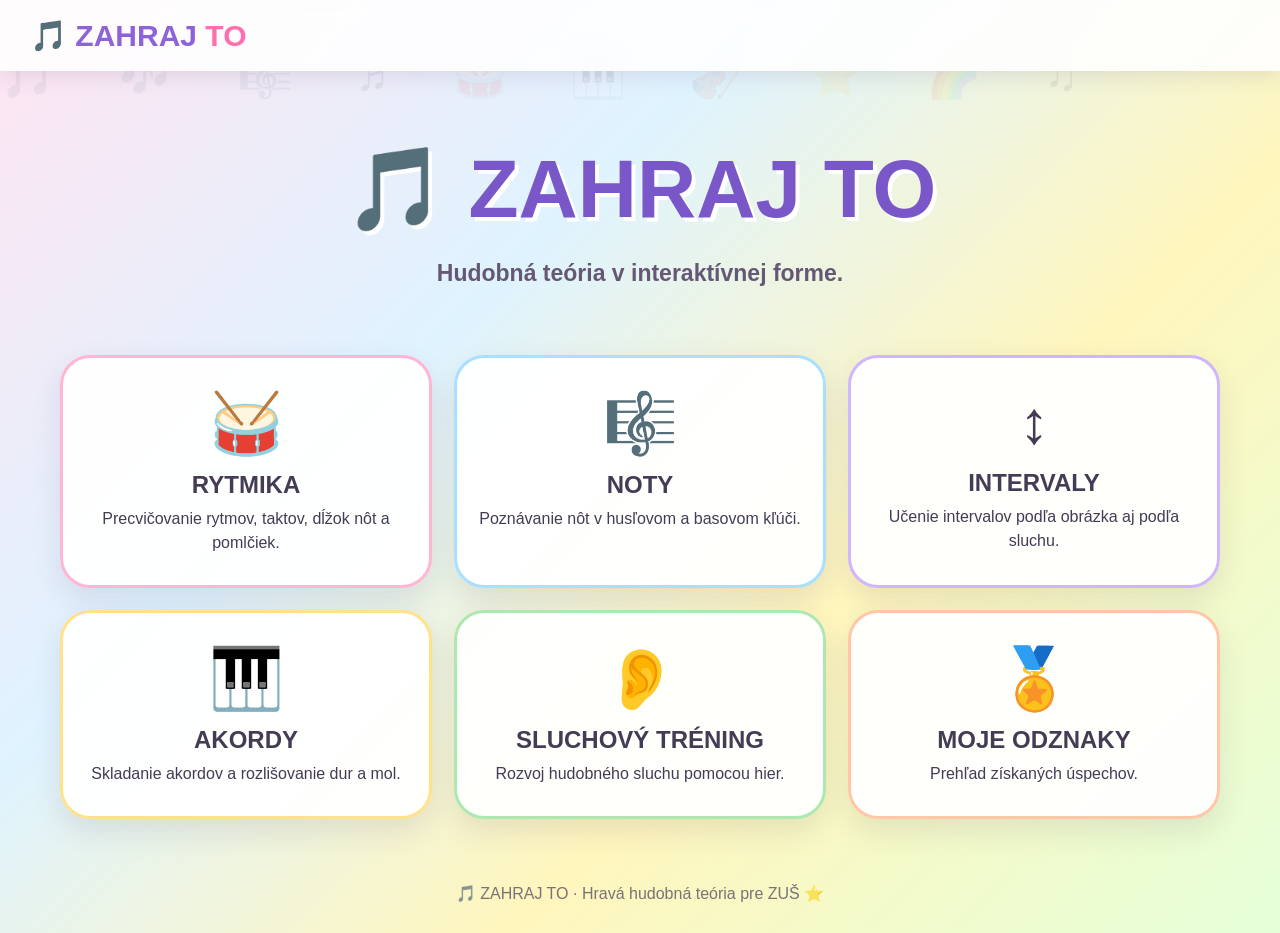
==== commit b12e2db1: "Rename ZAHRAJ_TO_upraveny (1).html to index.html" ====
--- a/index.html
+++ b/index.html
@@ -676,6 +676,32 @@
 
 }
 
+
+.chord-visual-grid{display:grid;grid-template-columns:repeat(auto-fit,minmax(260px,1fr));gap:16px;margin-top:18px}
+.chord-visual-card{background:linear-gradient(145deg,#fff8cf,#f2eaff);border:2px solid #e4d7ff;border-radius:22px;padding:18px;box-shadow:0 5px 0 #e4d7ff}
+.chord-visual-card h3{text-align:center;margin-top:0;color:#7654c4}
+.chord-visual-pair{display:grid;grid-template-columns:1fr 1fr;gap:10px}
+.chord-visual-type{background:#fff;border-radius:16px;padding:12px;text-align:center;min-width:0}
+.chord-visual-type.minor{background:#f3edff}
+.chord-visual-notes{display:flex;justify-content:center;gap:5px;flex-wrap:wrap;margin-top:10px}
+.chord-visual-note{display:inline-flex;align-items:center;justify-content:center;min-width:34px;min-height:34px;padding:5px;border-radius:10px;background:#ffb5d0;color:#71304d;font-weight:900}
+.chord-visual-note:nth-child(2){background:#a8e1ff;color:#245a78}
+.chord-visual-note:nth-child(3){background:#b8edb8;color:#285e2a}
+
+
+/* Vyvážené rozloženie hlavného menu a klaviatúra sluchového tréningu */
+.menu{grid-template-columns:repeat(3,minmax(0,1fr));}
+.piano-wrap{max-width:720px;margin:24px auto 10px;padding:18px 16px 12px;background:#f3efff;border-radius:22px;box-shadow:inset 0 2px 8px rgba(80,60,100,.08);}
+.piano-keyboard{display:grid;grid-template-columns:repeat(7,minmax(0,1fr));gap:5px;align-items:stretch;}
+.piano-white-key{height:150px;border-radius:0 0 13px 13px!important;background:linear-gradient(180deg,#fff 0%,#fff 76%,#e9e5f1 100%)!important;color:#4b4260!important;border:2px solid #d8d0e7!important;border-top:0!important;box-shadow:0 7px 0 #c9c0d9!important;font-size:24px!important;font-weight:900;display:flex;align-items:flex-end;justify-content:center;padding:0 0 17px!important;transition:background .15s,transform .15s;}
+.piano-white-key:hover{transform:translateY(2px)!important;}
+.piano-white-key.chosen{background:linear-gradient(180deg,#ffe1f0,#ffb9d8)!important;border-color:#e88bb7!important;box-shadow:0 4px 0 #d87da9!important;transform:translateY(3px)!important;}
+.piano-caption{text-align:center;color:#7a6b91;font-size:13px;font-weight:bold;letter-spacing:3px;margin-top:12px;}
+.recognition-controls,.recognition-actions{display:flex;justify-content:center;align-items:center;gap:10px;flex-wrap:wrap;margin:14px 0;}
+.recognition-hint{font-size:14px;color:#766b87;}
+@media(max-width:850px){.menu{grid-template-columns:repeat(2,minmax(0,1fr));}}
+@media(max-width:520px){.menu{grid-template-columns:1fr;}.piano-white-key{height:115px;font-size:20px!important;padding-bottom:12px!important;}.piano-wrap{padding:12px 8px 10px;}}
+
 </style>
 </head>
 
@@ -1498,7 +1524,7 @@
 <h1>🎹 Akordy</h1>
 <p>Vyber si tréning a uč sa skladať akordy aj rozpoznávať ich zvuk.</p>
 <div class="chord-mode-tabs">
-<button class="primary" onclick="selectChordMode('dur')">☀️ Poskladaj DÚR</button>
+<button class="primary" onclick="selectChordMode('dur')">☀️ Poskladaj DUR</button>
 <button class="purple" onclick="selectChordMode('mol')">🌙 Poskladaj MOL</button>
 <button class="blue" onclick="startChordEarRound()">👂 Spoznaj akord</button>
 </div>
@@ -1537,185 +1563,75 @@
 <div class="panel">
 <h2>📖 Ako fungujú akordy?</h2>
 <div class="chord-explain-grid">
-<div class="chord-explain-card"><h3>🧱 Ako sa akord skladá?</h3><p>Akord vznikne, keď zaznejú aspoň tri tóny spolu alebo tesne po sebe. Základný trojzvuk skladáme z <strong>1., 3. a 5. tónu</strong> vzhľadom na jeho základný tón.</p><p>Napríklad C dur: <strong>C – E – G</strong>. V tomto tréningu si vyskúšaš akordy so základnými tónmi C, G, E, F, A a H (aj G, ktoré sa v zozname opakuje len raz).</p></div>
+<div class="chord-explain-card"><h3>🧱 Ako sa akord skladá?</h3><p>Akord vznikne, keď zaznejú aspoň tri tóny spolu alebo tesne po sebe. Základný trojzvuk skladáme z <strong>1., 3. a 5. tónu</strong> vzhľadom na jeho základný tón.</p><p>Napríklad C dur: <strong>C – E – G</strong>. V tomto tréningu si vyskúšaš akordy so základnými tónmi stupnice C dur: C, D, E, F, G, A a H.</p></div>
 <div class="chord-explain-card"><h3>☀️ Durový akord</h3><p>Durový trojzvuk sa skladá zo základného tónu, veľkej tercie a čistej kvinty. Napríklad C dur = <strong>C – E – G</strong>.</p><p>Často pôsobí jasne, otvorene alebo veselo, ale nálada závisí aj od hudobného kontextu.</p></div>
-<div class="chord-explain-card"><h3>🌙 Molový akord</h3><p>Molový trojzvuk sa skladá zo základného tónu, malej tercie a čistej kvinty. Napríklad C mol = <strong>C – Es – G</strong>.</p><p>Často pôsobí jemnejšie, tmavšie alebo smutnejšie. Skús porovnať rovnaký základný tón v dur a mol.</p></div>
+<div class="chord-explain-card"><h3>🌙 Molový akord</h3><p>Molový trojzvuk sa skladá zo základného tónu, malej tercie a čistej kvinty. Napríklad C mol = <strong>C – Dis – G</strong>.</p><p>Často pôsobí jemnejšie, tmavšie alebo smutnejšie. Skús porovnať rovnaký základný tón v dur a mol.</p></div>
 <div class="chord-explain-card"><h3>👂 Ako rozoznať dur a mol?</h3><p>Všímaj si najmä rozdiel medzi 2. a 3. tónom akordu: v molovom akorde je tercia o poltón nižšia než v durovom. Najprv počúvaj celkový charakter, potom si skús všimnúť aj jednotlivé tóny.</p></div>
 </div>
+<h2>🎨 Grafický prehľad akordov</h2>
+<p>Každá trojica farebných kociek predstavuje tri tóny akordu. Porovnaj, ako sa pri rovnakom základnom tóne zmení prostredný tón v dure a mole.</p>
+<div id="chordVisualLessons" class="chord-visual-grid"></div>
 </div>
 </section>
 
 
 <!-- =========================
-     SLUCH
+     SLUCHOVÝ TRÉNING
 ========================= -->
 
 <section id="ear" class="section">
 
+<div class="panel ear-card">
+<h1>👂 Sluchový tréning</h1>
+<div class="ear-emoji">🎧 🎵 👂</div>
+<h2>⬆️ Vyšší alebo nižší?</h2>
+<p>Vypočuj si dva tóny. Rozhodni, či je druhý tón vyšší alebo nižší než prvý.</p>
+<button class="primary" onclick="playHigherLower()">▶ PREHRAŤ DVA TÓNY</button>
+<div class="controls" style="justify-content:center">
+<button class="yellow" onclick="higherLowerAnswer('higher')">⬆️ DRUHÝ JE VYŠŠÍ</button>
+<button class="blue" onclick="higherLowerAnswer('lower')">⬇️ DRUHÝ JE NIŽŠÍ</button>
+</div>
+<div class="ear-progress" id="higherRound">Dvojica 1 z 30</div>
+<div class="status" id="higherStatus">Stlač prehrávanie a pozorne počúvaj.</div>
+</div>
+
+<div class="panel ear-card">
+<h2>🧩 Zopakuj melódiu</h2>
+<p>Vypočuj si trojtónovú melódiu a potom ju poskladaj ako lego. Môžeš si zadanie prehrať aj viackrát. Odpoveď sa vyhodnotí až po stlačení tlačidla <strong>Skontrolovať</strong>.</p>
+<div class="ear-emoji">🎼 🧱 🎶</div>
+<button class="primary" onclick="playMelody()">▶ PREHRAŤ ZADANIE</button>
+<div class="ear-progress" id="melodyRound">Melódia 1 z 30</div>
+<h3>🧱 Tvoja melódia</h3>
+<div class="melody-slots" id="melodySlots"></div>
+<p>Klikni na tón, ktorý chceš pridať. Ak chceš zmeniť miesto, klikni na už vybraný tón.</p>
+<div class="tone-label">Vyber tón:</div>
+<div class="melody-tone-bank" id="melodyToneBank"></div>
+<div class="controls" style="justify-content:center">
+<button class="blue" onclick="playUserMelody()">🔊 PREHRAŤ MOJU MELÓDIU</button>
+<button class="yellow" onclick="clearMelody()">↩ VYMAZAŤ</button>
+<button class="green" onclick="checkMelody()">✓ SKONTROLOVAŤ</button>
+<button class="purple" onclick="nextMelody()">➡ ĎALŠIA MELÓDIA</button>
+</div>
+<div class="status" id="melodyStatus">Najprv si vypočuj melódiu a potom ju poskladaj.</div>
+</div>
+
+<div class="panel ear-card">
+<h2>🎹 Rozpoznaj tón</h2>
+<p>Vypočuj si tajný tón a potom si na klaviatúre vyskúšaj jednotlivé klávesy. Každý kláves po kliknutí zahrá svoj tón. Keď nájdeš zhodu, potvrď odpoveď.</p>
+<div class="ear-emoji">🎹 🎶</div>
+<div class="recognition-controls"><button class="primary" onclick="playRecognitionTone()">▶ PREHRAŤ ZADANÝ TÓN</button><span class="recognition-hint">Tajný tón si môžeš vypočuť opakovane.</span></div>
+<div class="piano-wrap"><div class="piano-keyboard" id="recognitionKeys" aria-label="Klaviatúra na výber tónu"></div><div class="piano-caption">C&nbsp;&nbsp;&nbsp;&nbsp; D&nbsp;&nbsp;&nbsp;&nbsp; E&nbsp;&nbsp; F&nbsp;&nbsp;&nbsp;&nbsp; G&nbsp;&nbsp;&nbsp;&nbsp; A&nbsp;&nbsp;&nbsp;&nbsp; H</div></div>
+<div class="recognition-actions"><button class="green" onclick="checkRecognitionAnswer()">✓ SKONTROLOVAŤ</button><button class="blue" onclick="playSelectedRecognitionTone()">🔊 PREHRAŤ VYBRANÝ TÓN</button><button class="purple" onclick="playRecognitionTone()">↻ NOVÝ TÓN</button></div>
+<div class="status" id="recognitionStatus">Stlač prehrávanie a potom porovnávaj tóny na klaviatúre.</div>
+</div>
+
 <div class="panel">
-
-<h1>👂 Sluchový tréning</h1>
-
-<h2>📈 Vyšší alebo nižší?</h2>
-
-<button
-class="primary"
-onclick="playHigherLower()">
-▶ PREHRAŤ DVA TÓNY
-</button>
-
-<div class="controls">
-
-<button
-class="yellow"
-onclick="higherLowerAnswer('higher')">
-⬆️ VYŠŠÍ
-</button>
-
-<button
-class="blue"
-onclick="higherLowerAnswer('lower')">
-⬇️ NIŽŠÍ
-</button>
-
-</div>
-
-<div
-class="status"
-id="higherStatus">
-Najprv si vypočuj tóny.
-</div>
-
-</div>
-
-
-<div class="panel">
-
-<h2>🎵 Zopakuj melódiu</h2>
-
-<p>
-Aplikácia prehrá krátku melódiu.
-</p>
-
-<button
-class="primary"
-onclick="playMelody()">
-▶ PREHRAŤ MELODÍU
-</button>
-
-<div class="controls">
-
-<button onclick="playTone(261.63)">
-C
-</button>
-
-<button onclick="playTone(293.66)">
-D
-</button>
-
-<button onclick="playTone(329.63)">
-E
-</button>
-
-<button onclick="playTone(349.23)">
-F
-</button>
-
-<button onclick="playTone(392)">
-G
-</button>
-
-</div>
-
-<div
-class="status"
-id="melodyStatus">
-Zopakuj melódiu C – D – E.
-</div>
-
-</div>
-
-
-<div class="panel">
-
-<h2>🎹 Rozpoznaj tón</h2>
-
-<button
-class="primary"
-onclick="playRecognitionTone()">
-▶ PREHRAŤ TÓN
-</button>
-
-<div class="answers">
-
-<button onclick="recognitionAnswer('C')">
-C
-</button>
-
-<button onclick="recognitionAnswer('D')">
-D
-</button>
-
-<button onclick="recognitionAnswer('E')">
-E
-</button>
-
-</div>
-
-<div
-class="status"
-id="recognitionStatus">
-Vypočuj si tón.
-</div>
-
-</div>
-
-
-<div class="panel">
-
-<h2>📖 Vysvetlivky</h2>
-
-<div class="explanation">
-
-<h3>🎵 Tón</h3>
-
-<p>
-Tón je zvuk s určitou výškou.
-</p>
-
-</div>
-
-<div class="explanation">
-
-<h3>🎶 Melódia</h3>
-
-<p>
-Melódia je postupnosť tónov,
-ktoré vytvárajú hudobnú myšlienku.
-</p>
-
-</div>
-
-<div class="explanation">
-
-<h3>⬆️ Vyšší tón</h3>
-
-<p>
-Má vyššiu frekvenciu.
-</p>
-
-</div>
-
-<div class="explanation">
-
-<h3>⬇️ Nižší tón</h3>
-
-<p>
-Má nižšiu frekvenciu.
-</p>
-
-</div>
-
+<h2>📚 Malá hudobná pomôcka</h2>
+<div class="chord-explain-grid">
+<div class="chord-explain-card"><h3>🎵 Čo je tón?</h3><p>Tón je zvuk, ktorý má určitú výšku. Každý tón má svoje meno: <strong>C, D, E, F, G, A, H</strong>.</p></div>
+<div class="chord-explain-card"><h3>🪜 Vyššie a nižšie</h3><p>Vyšší tón znie vo vyššej polohe, nižší tón znie hlbšie. Skús si predstaviť schody, po ktorých melódia stúpa alebo klesá.</p></div>
+<div class="chord-explain-card"><h3>🎶 Čo je melódia?</h3><p>Melódia je rad tónov, ktoré idú za sebou. Keď ich zahráme v rôznom poradí, vznikajú rôzne hudobné nápady.</p></div>
+</div>
 </div>
 
 </section>
@@ -1732,7 +1648,7 @@
 <h1>🏅 Moje odznaky</h1>
 
 <p>
-Získavaj úspechy a staň sa malým hudobníkom ZUŠ!
+Získavaj úspechy a staň sa pravým hudobníkom!
 </p>
 
 <div class="badges">
@@ -1817,7 +1733,7 @@
 <div class="badge-icon">🌟</div>
 
 <h2>
-Malý hudobník ZUŠ
+Pravý hudobník
 </h2>
 
 <p>
@@ -3123,8 +3039,9 @@
 let intervalScore=0;
 
 const intervalNames=["Prima","Sekunda","Tercia","Kvarta","Kvinta","Sexta","Septima","Oktáva"];
-const cMajorNames=["C","D","E","F","G","A","H"];
-const cMajorFreqs=[261.63,293.66,329.63,349.23,392.00,440.00,493.88];
+const cMajorNames=["C","D","E","F","G","A","H","C"];
+const cMajorFreqs=[261.63,293.66,329.63,349.23,392.00,440.00,493.88,523.25];
+function buildIntervalNoteLabel(index){return cMajorNames[index]+(index===7?"5":"4");}
 
 function intervalNoteStep(start,interval){
     return start+interval;
@@ -3191,7 +3108,7 @@
     currentBuildInterval=Math.floor(Math.random()*8);
     currentBuildStart=Math.floor(Math.random()*(8-currentBuildInterval));
     const startName=cMajorNames[currentBuildStart];
-    document.getElementById("buildStartNote").innerHTML=startName+"4<small>začiatočný tón</small>";
+    document.getElementById("buildStartNote").innerHTML=buildIntervalNoteLabel(currentBuildStart)+"<small>začiatočný tón</small>";
     document.getElementById("buildTargetInterval").innerHTML=(currentBuildInterval+1)+"<small>"+intervalName(currentBuildInterval)+"</small>";
     document.getElementById("buildAnswerSlot").innerHTML="?<small>druhý tón</small>";
     const answers=document.getElementById("buildIntervalAnswers");
@@ -3199,7 +3116,7 @@
     cMajorNames.forEach((name,index)=>{
         const button=document.createElement("button");
         button.className="lego-block";
-        button.textContent=name+"4";
+        button.textContent=buildIntervalNoteLabel(index);
         button.onclick=()=>answerBuildInterval(index);
         answers.appendChild(button);
     });
@@ -3213,7 +3130,7 @@
     if(answer===correct){
         status.className="status success";
         status.textContent="🎉 Správne poskladané!";
-        document.getElementById("buildAnswerSlot").innerHTML=cMajorNames[correct]+"4<small>druhý tón</small>";
+        document.getElementById("buildAnswerSlot").innerHTML=buildIntervalNoteLabel(correct)+"<small>druhý tón</small>";
         intervalScore++;
         document.getElementById("intervalScore").textContent=intervalScore;
         updateBadgeProgress("intervals");
@@ -3231,68 +3148,52 @@
 }
 
 /* =====================================================
-   AKORDY — puzzle skladanie + sluchové rozlišovanie
+   AKORDY — opravené skladanie a sluchové rozlišovanie
 ===================================================== */
-const chordRoots = ['C','G','E','F','A','H'];
+const chordRoots = ['C','D','E','F','G','A','H'];
+const chordNotesByRoot = {
+  C:{dur:['C','E','G'],mol:['C','Dis','G']},
+  D:{dur:['D','Fis','A'],mol:['D','F','A']},
+  G:{dur:['G','H','D'],mol:['G','Ais','D']},
+  E:{dur:['E','Gis','H'],mol:['E','G','H']},
+  F:{dur:['F','A','C'],mol:['F','Gis','C']},
+  A:{dur:['A','Cis','E'],mol:['A','C','E']},
+  H:{dur:['H','Dis','Fis'],mol:['H','D','Fis']}
+};
 const chordFrequencies = {
-  'C':261.63,'C#':277.18,'Des':277.18,'D':293.66,'Dis':311.13,'Es':311.13,
-  'E':329.63,'F':349.23,'Fis':369.99,'G':392.00,'G#':415.30,'As':415.30,
-  'A':440.00,'B':466.16,'H':493.88,'C5':523.25,'D5':587.33,'E5':659.25,'F5':698.46,
-  'G5':783.99,'A5':880.00,'H5':987.77
+  C:261.63,Cis:277.18,D:293.66,Dis:311.13,E:329.63,
+  F:349.23,Fis:369.99,G:392.00,Gis:415.30,A:440.00,Ais:466.16,H:493.88
 };
-const chordIntervals = {
-  dur:[0,4,7], mol:[0,3,7]
-};
-const noteSemitones = {'C':0,'C#':1,'D':2,'Dis':3,'Es':3,'E':4,'F':5,'Fis':6,'G':7,'G#':8,'As':8,'A':9,'B':10,'H':11};
 let chordMode='dur', selectedChord=[], currentChordRoot='C', currentChordQuality='dur';
 let chordEarRoot='C', chordEarQuality='dur', chordEarHasPlayed=false;
-function chordNoteAt(root, semitones){
-  const base=noteSemitones[root] ?? 0;
-  const midi=60+base+semitones;
-  const names=['C','C#','D','Es','E','F','Fis','G','As','A','B','H'];
-  return names[midi%12]+(Math.floor(midi/12)>5?'5':'');
-}
-function chordNotes(root, quality){
-  const base=noteSemitones[root] ?? 0;
-  const intervals=chordIntervals[quality];
-  const midiNotes=intervals.map(i=>60+base+i);
-  const names=['C','C#','D','Es','E','F','Fis','G','As','A','B','H'];
-  return midiNotes.map(m=>names[m%12]+(Math.floor(m/12)>=5?'5':''));
-}
-function chordFrequency(note){
-  if(chordFrequencies[note]) return chordFrequencies[note];
-  const m=note.match(/^(C|C#|D|Dis|Es|E|F|Fis|G|G#|As|A|B|H)(5)?$/);
-  if(!m) return 261.63;
-  const root=m[1], octave=m[2]?5:4;
-  const semitone=noteSemitones[root] ?? 0;
-  return 261.63*Math.pow(2,(semitone+(octave-4)*12)/12);
-}
-function playChordNotes(notes, duration=.75){
-  notes.forEach((note,i)=>setTimeout(()=>playPiano(chordFrequency(note),duration,.2),i*45));
+function chordNotes(root,quality){return [...(chordNotesByRoot[root]?.[quality]||chordNotesByRoot.C.dur)];}
+function chordFrequency(note){return chordFrequencies[note]||261.63;}
+function playChordNotes(notes,duration=.75){
+  // Takmer súčasné spustenie troch tónov, aby zaznel akord a nie postupná melódia.
+  notes.forEach((note,i)=>setTimeout(()=>playPiano(chordFrequency(note),duration,.18),i*12));
 }
 function selectChordMode(mode){
-  chordMode=mode; document.getElementById('chordBuildGame').style.display='block'; document.getElementById('chordEarGame').style.display='none';
+  chordMode=mode;
+  document.getElementById('chordBuildGame').style.display='block';
+  document.getElementById('chordEarGame').style.display='none';
   newChordBuild(mode);
 }
 function newChordBuild(mode=chordMode){
   chordMode=mode; selectedChord=[];
   currentChordRoot=chordRoots[Math.floor(Math.random()*chordRoots.length)];
   currentChordQuality=mode;
-  const qualityLabel=mode==='dur'?'dur':'mol';
+  const label=mode==='dur'?'dur':'mol';
   document.getElementById('chordBuildTitle').textContent=mode==='dur'?'🧩 Poskladaj durový akord':'🧩 Poskladaj molový akord';
-  document.getElementById('chordQuestion').innerHTML=`Vyskladaj akord <strong>${currentChordRoot} ${qualityLabel}</strong>.`;
+  document.getElementById('chordQuestion').innerHTML=`Vyskladaj akord <strong>${currentChordRoot} ${label}</strong>.`;
   renderChordPuzzle();
-  const status=document.getElementById('chordStatus'); status.className='status'; status.textContent='Vyber tri tóny v správnom poradí.';
-}
-function chordBankNotes(){
-  return ['C','C#','D','Es','E','F','Fis','G','As','A','B','H','C5','D5'];
-}
+  const status=document.getElementById('chordStatus'); status.className='status'; status.textContent='Vyber tri tóny akordu v správnom poradí: základný tón, tercia, kvinta.';
+}
+function chordBankNotes(){return ['C','Cis','D','Dis','E','F','Fis','G','Gis','A','Ais','H'];}
 function renderChordPuzzle(){
-  const correct=chordNotes(currentChordRoot,currentChordQuality);
-  const slots=document.getElementById('chordBuildSlots');
-  slots.innerHTML='';
+  const slots=document.getElementById('chordBuildSlots'); slots.innerHTML='';
   for(let i=0;i<3;i++){
-    const el=document.createElement('button'); el.type='button'; el.className='chord-slot'+(selectedChord[i]?' filled':'');
+    const el=document.createElement('button'); el.type='button';
+    el.className='chord-slot'+(selectedChord[i]?' filled':'');
     el.textContent=selectedChord[i]||['1. tón','3. tón','5. tón'][i];
     el.title=selectedChord[i]?'Kliknutím odoberieš tón':'';
     if(selectedChord[i]) el.onclick=()=>{selectedChord.splice(i,1);renderChordPuzzle();};
@@ -3302,6 +3203,7 @@
   chordBankNotes().forEach(note=>{
     const b=document.createElement('button'); b.type='button'; b.className='chord-note-block'; b.textContent=note;
     b.disabled=selectedChord.includes(note)||selectedChord.length>=3;
+    b.setAttribute('aria-label','Vyber tón '+note);
     b.onclick=()=>{if(!selectedChord.includes(note)&&selectedChord.length<3){selectedChord.push(note);renderChordPuzzle();}};
     bank.appendChild(b);
   });
@@ -3309,33 +3211,54 @@
 function checkChord(){
   const correct=chordNotes(currentChordRoot,currentChordQuality);
   const status=document.getElementById('chordStatus');
+  // Poradie je zámerné: 1. tón, 3. tón, 5. tón. Tóny sa porovnávajú podľa správneho názvu.
   if(selectedChord.length===3 && selectedChord.every((n,i)=>n===correct[i])){
     status.className='status success'; status.textContent=`🎉 Výborne! ${currentChordRoot} ${currentChordQuality} = ${correct.join(' – ')}.`;
-    updateBadgeProgress('chords'); confetti(); playChordNotes(correct,.65);
-    setTimeout(()=>newChordBuild(chordMode),1400);
+    updateBadgeProgress('chords'); confetti(); playChordNotes(correct,.7);
+    setTimeout(()=>newChordBuild(chordMode),1600);
   }else{
-    status.className='status error'; status.textContent='🙂 Ešte to nie je ono. Skontroluj poradie: základný tón, tercia, kvinta.';
+    status.className='status error';
+    status.textContent=selectedChord.length<3?'Vyber ešte všetky tri tóny akordu.':'Ešte to nie je ono. Skontroluj poradie: základný tón, tercia, kvinta.';
   }
 }
 function startChordEarRound(){
-  document.getElementById('chordBuildGame').style.display='none'; document.getElementById('chordEarGame').style.display='block';
+  document.getElementById('chordBuildGame').style.display='none';
+  document.getElementById('chordEarGame').style.display='block';
   chordEarRoot=chordRoots[Math.floor(Math.random()*chordRoots.length)];
   chordEarQuality=Math.random()<.5?'dur':'mol'; chordEarHasPlayed=false;
-  const status=document.getElementById('chordTypeStatus'); status.className='status'; status.textContent='Stlač „Prehrať akord“ a pozorne počúvaj.';
-}
-function playChordEar(){
-  chordEarHasPlayed=true; playChordNotes(chordNotes(chordEarRoot,chordEarQuality),.9);
-}
+  const status=document.getElementById('chordTypeStatus'); status.className='status';
+  status.textContent='Stlač „Prehrať akord“ a pozorne počúvaj.';
+}
+function playChordEar(){chordEarHasPlayed=true;playChordNotes(chordNotes(chordEarRoot,chordEarQuality),.95);}
 function answerChordEar(answer){
   const status=document.getElementById('chordTypeStatus');
   if(!chordEarHasPlayed){status.className='status';status.textContent='Najprv si akord vypočuj.';return;}
   if(answer===chordEarQuality){status.className='status success';status.textContent=`🎉 Správne! Bol to ${chordEarRoot} ${chordEarQuality}.`;updateBadgeProgress('chords');confetti();}
-  else{status.className='status error';status.textContent=`Skús ešte raz. Tento akord bol ${chordEarQuality==='dur'?'durový':'molový'}. Vypočuj si ho znova.`;}
-}
-// Keep the familiar function names available for any existing buttons.
+  else{status.className='status error';status.textContent=`Skús ešte raz. Tento akord bol ${chordEarQuality==='dur'?'durový':'molový'}. Môžeš si ho znovu prehrať.`;}
+}
+function renderChordVisualLessons(){
+  const container=document.getElementById('chordVisualLessons'); if(!container)return;
+  container.innerHTML='';
+  chordRoots.forEach(root=>{
+    const card=document.createElement('div');card.className='chord-visual-card';
+    const title=document.createElement('h3');title.textContent='🎹 Akord '+root;card.appendChild(title);
+    const pair=document.createElement('div');pair.className='chord-visual-pair';
+    [['dur','☀️ Dur'],['mol','🌙 Mol']].forEach(([quality,label])=>{
+      const type=document.createElement('div');type.className='chord-visual-type'+(quality==='mol'?' minor':'');
+      const strong=document.createElement('strong');strong.textContent=label;type.appendChild(strong);
+      const notes=document.createElement('div');notes.className='chord-visual-notes';
+      chordNotes(root,quality).forEach(note=>{const chip=document.createElement('span');chip.className='chord-visual-note';chip.textContent=note;notes.appendChild(chip);});
+      type.appendChild(notes);
+      const small=document.createElement('small');small.textContent='1. tón · 3. tón · 5. tón';small.style.display='block';small.style.marginTop='7px';type.appendChild(small);
+      pair.appendChild(type);
+    });
+    card.appendChild(pair);container.appendChild(card);
+  });
+}
 function playChord(){playChordEar();}
 function chordTypeAnswer(type){answerChordEar(type);}
 newChordBuild('dur');
+renderChordVisualLessons();
 
 /* =====================================================
    SLUCH
@@ -3344,164 +3267,134 @@
 let higherCorrect;
 
 
+/* =====================================================
+   SLUCHOVÝ TRÉNING – 30 DVOJÍC A 30 MELODÍ
+===================================================== */
+
+const earToneNames=['C','D','E','F','G','A','H'];
+const earToneFrequencies={C:261.63,D:293.66,E:329.63,F:349.23,G:392,A:440,H:493.88};
+const earToneClasses={C:'tone-c',D:'tone-d',E:'tone-e',F:'tone-f',G:'tone-g',A:'tone-a',H:'tone-h'};
+
+// Tridsať rôznych dvojíc. V každej sa druhý tón líši výškou od prvého.
+const higherLowerPairs=[
+ ['C','E'],['G','D'],['D','A'],['F','C'],['A','E'],['H','F'],
+ ['E','C'],['C','G'],['A','D'],['H','G'],['F','A'],['D','C'],
+ ['G','H'],['E','A'],['C','H'],['A','F'],['D','G'],['H','D'],
+ ['F','D'],['G','E'],['C','F'],['E','H'],['A','H'],['D','F'],
+ ['H','C'],['F','G'],['E','D'],['G','A'],['C','A'],['A','C']
+];
+let higherLowerOrder=[],higherLowerIndex=0,higherHasPlayed=false;
+function shuffleList(items){
+ const out=[...items];
+ for(let i=out.length-1;i>0;i--){const j=Math.floor(Math.random()*(i+1));[out[i],out[j]]=[out[j],out[i]];}
+ return out;
+}
+function prepareHigherLower(){higherLowerOrder=shuffleList(higherLowerPairs.map((pair,index)=>({pair,index})));higherLowerIndex=0;}
 function playHigherLower(){
-
-    const first=261.63;
-
-    const second=
-        Math.random()>.5
-        ?329.63
-        :196;
-
-
-    higherCorrect=
-        second>first
-        ?"higher"
-        :"lower";
-
-
-    playPiano(
-        first,
-        .5
-    );
-
-
-    setTimeout(
-        ()=>{
-            playPiano(
-                second,
-                .5
-            );
-        },
-        700
-    );
-
-
-    document.getElementById(
-        "higherStatus"
-    ).textContent=
-        "Teraz vyber vyšší alebo nižší.";
-}
-
-
+ if(!higherLowerOrder.length||higherLowerIndex>=higherLowerOrder.length)prepareHigherLower();
+ const entry=higherLowerOrder[higherLowerIndex];
+ const [first,second]=entry.pair;
+ higherCorrect=earToneFrequencies[second]>earToneFrequencies[first]?'higher':'lower';
+ higherHasPlayed=true;
+ const status=document.getElementById('higherStatus');status.className='status';status.textContent='Počúvaj: prvý tón…';
+ document.getElementById('higherRound').textContent=`Dvojica ${higherLowerIndex+1} z 30`;
+ playPiano(earToneFrequencies[first],.48,.22);
+ setTimeout(()=>playPiano(earToneFrequencies[second],.48,.22),650);
+ setTimeout(()=>{if(status.className==='status')status.textContent='Teraz vyber, či bol druhý tón vyšší alebo nižší.';},1200);
+}
 function higherLowerAnswer(answer){
-
-    if(answer===higherCorrect){
-
-        document.getElementById(
-            "higherStatus"
-        ).textContent=
-            "🎉 Správne!";
-
-        updateBadgeProgress(
-            "ear"
-        );
-
-        confetti();
-
-    }
-    else{
-
-        document.getElementById(
-            "higherStatus"
-        ).textContent=
-            "🙂 Skús ešte raz.";
-
-    }
-}
-
-
+ const status=document.getElementById('higherStatus');
+ if(!higherHasPlayed){status.className='status';status.textContent='Najprv si vypočuj dvojicu tónov.';return;}
+ if(answer===higherCorrect){status.className='status success';status.textContent='🎉 Správne! Výborne počúvaš!';updateBadgeProgress('ear');confetti();higherHasPlayed=false;higherLowerIndex++;if(higherLowerIndex>=30){status.textContent='🏆 Výborne! Dokončil/a si všetkých 30 dvojíc. Stlač prehrávanie a začni novú sériu.';higherLowerOrder=[];}}
+ else{status.className='status error';status.textContent='Skús ešte raz. Môžeš si dvojicu znovu prehrať.';}
+}
+
+// Tridsať vopred pripravených trojtónových melódií z C, D, E, F, G, A, H.
+const melodyChallenges=[
+ ['C','D','E'],['E','D','C'],['C','E','G'],['G','E','C'],['D','F','A'],
+ ['A','F','D'],['E','F','G'],['G','F','E'],['F','A','C'],['C','A','F'],
+ ['D','E','G'],['G','E','D'],['A','H','A'],['H','A','G'],['C','G','D'],
+ ['D','A','F'],['E','G','H'],['H','G','E'],['F','E','D'],['D','C','D'],
+ ['G','A','H'],['H','A','G'],['C','D','G'],['G','D','C'],['A','G','E'],
+ ['E','A','C'],['F','G','A'],['A','G','F'],['H','D','F'],['F','D','H']
+];
+let melodyOrder=[],melodyIndex=0,userMelody=[],melodyPlayed=false;
+function prepareMelodies(){melodyOrder=shuffleList(melodyChallenges.map((melody,index)=>({melody,index})));melodyIndex=0;}
+function currentTargetMelody(){return melodyOrder[melodyIndex]?.melody||melodyChallenges[0];}
+function playNotesInSequence(notes,duration=.42){notes.forEach((note,index)=>setTimeout(()=>playPiano(earToneFrequencies[note],duration,.22),index*560));}
 function playMelody(){
-
-    const melody=[
-        261.63,
-        293.66,
-        329.63
-    ];
-
-
-    melody.forEach(
-        (freq,index)=>{
-
-            setTimeout(
-                ()=>{
-                    playPiano(
-                        freq,
-                        .45
-                    );
-                },
-                index*550
-            );
-
-        }
-    );
-
-
-    document.getElementById(
-        "melodyStatus"
-    ).textContent=
-        "🎵 C – D – E";
-}
-
-
-let recognitionNote="C";
-
-
+ if(!melodyOrder.length||melodyIndex>=melodyOrder.length)prepareMelodies();
+ melodyPlayed=true;playNotesInSequence(currentTargetMelody());
+ document.getElementById('melodyRound').textContent=`Melódia ${melodyIndex+1} z 30`;
+ const status=document.getElementById('melodyStatus');status.className='status';status.textContent='🎵 Počúvaj melódiu. Potom ju poskladaj z farebných tónov.';
+}
+function renderMelodySlots(){
+ const holder=document.getElementById('melodySlots');if(!holder)return;holder.innerHTML='';
+ for(let i=0;i<3;i++){
+  const slot=document.createElement('button');slot.type='button';slot.className='melody-slot'+(userMelody[i]?' filled':'');slot.textContent=userMelody[i]||['1. tón','2. tón','3. tón'][i];slot.setAttribute('aria-label',userMelody[i]?`Odstrániť tón ${userMelody[i]} z miesta ${i+1}`:`Miesto ${i+1}`);
+  slot.onclick=()=>{if(userMelody[i]){userMelody.splice(i,1);renderMelodySlots();}};holder.appendChild(slot);
+ }
+}
+function renderMelodyToneBank(){
+ const holder=document.getElementById('melodyToneBank');if(!holder)return;holder.innerHTML='';
+ earToneNames.forEach(note=>{const b=document.createElement('button');b.type='button';b.className='melody-tone '+earToneClasses[note];b.textContent=note;b.onclick=()=>{if(userMelody.length<3){userMelody.push(note);renderMelodySlots();}};holder.appendChild(b);});
+}
+function clearMelody(){userMelody=[];renderMelodySlots();const status=document.getElementById('melodyStatus');status.className='status';status.textContent='Melódia bola vymazaná. Poskladaj tri tóny.';}
+function playUserMelody(){if(!userMelody.length){const s=document.getElementById('melodyStatus');s.className='status error';s.textContent='Najprv vyber aspoň jeden tón.';return;}playNotesInSequence(userMelody);}
+function checkMelody(){
+ const status=document.getElementById('melodyStatus');
+ if(!melodyPlayed){status.className='status error';status.textContent='Najprv si vypočuj zadanie melódie.';return;}
+ if(userMelody.length!==3){status.className='status error';status.textContent='Melódia musí mať presne tri tóny.';return;}
+ const target=currentTargetMelody();
+ if(userMelody.every((note,i)=>note===target[i])){status.className='status success';status.textContent=`🌟 Výborne! Správne si zopakoval/a melódiu ${target.join(' – ')}.`;updateBadgeProgress('ear');confetti();}
+ else{status.className='status error';status.textContent='Ešte to nie je ono. Skús si znova prehrať zadanie aj svoju melódiu.';}
+}
+function nextMelody(){
+ if(!melodyOrder.length)prepareMelodies();
+ melodyIndex++;
+ if(melodyIndex>=30){prepareMelodies();}
+ userMelody=[];melodyPlayed=false;renderMelodySlots();
+ const status=document.getElementById('melodyStatus');status.className='status';status.textContent='Stlač „Prehrať zadanie“ a vypočuj si novú melódiu.';
+ document.getElementById('melodyRound').textContent=`Melódia ${melodyIndex+1} z 30`;
+}
+
+let recognitionNote='C',recognitionHasPlayed=false,recognitionSelectedNote=null;
+function renderRecognitionKeys(){
+ const holder=document.getElementById('recognitionKeys');if(!holder)return;holder.innerHTML='';
+ earToneNames.forEach(note=>{const key=document.createElement('button');key.type='button';key.className='piano-white-key';key.textContent=note;key.setAttribute('aria-label','Tón '+note);key.onclick=()=>selectRecognitionNote(note,key);holder.appendChild(key);});
+}
+function selectRecognitionNote(note,key){
+ recognitionSelectedNote=note;
+ document.querySelectorAll('.piano-white-key').forEach(k=>k.classList.remove('chosen'));
+ if(key)key.classList.add('chosen');
+ playPiano(earToneFrequencies[note],.72,.23);
+ const status=document.getElementById('recognitionStatus');status.className='status';
+ status.textContent=`🎹 Vybrala si tón ${note}. Vypočuj si ho a porovnaj so zadaným tónom. Potom stlač „Skontrolovať“.`;
+}
 function playRecognitionTone(){
-
-    const notes={
-        C:261.63,
-        D:293.66,
-        E:329.63
-    };
-
-
-    recognitionNote=
-        ["C","D","E"][
-            Math.floor(
-                Math.random()*3
-            )
-        ];
-
-
-    playPiano(
-        notes[recognitionNote],
-        .7
-    );
-
-
-    document.getElementById(
-        "recognitionStatus"
-    ).textContent=
-        "Aký tón si počul?";
-}
-
-
-function recognitionAnswer(answer){
-
-    if(answer===recognitionNote){
-
-        document.getElementById(
-            "recognitionStatus"
-        ).textContent=
-            "🎉 Správne!";
-
-        updateBadgeProgress(
-            "ear"
-        );
-
-        confetti();
-
-    }
-    else{
-
-        document.getElementById(
-            "recognitionStatus"
-        ).textContent=
-            "🙂 Skús ešte raz.";
-
-    }
-}
+ recognitionNote=earToneNames[Math.floor(Math.random()*earToneNames.length)];recognitionHasPlayed=true;recognitionSelectedNote=null;
+ document.querySelectorAll('.piano-white-key').forEach(k=>k.classList.remove('chosen'));
+ playPiano(earToneFrequencies[recognitionNote],.72,.23);
+ const status=document.getElementById('recognitionStatus');status.className='status';status.textContent='🎧 Počúvaj tajný tón. Potom si skús zahrať tóny na klaviatúre.';
+}
+function playSelectedRecognitionTone(){
+ if(!recognitionSelectedNote){const status=document.getElementById('recognitionStatus');status.className='status';status.textContent='Najprv klikni na kláves, ktorý chceš vyskúšať.';return;}
+ playPiano(earToneFrequencies[recognitionSelectedNote],.72,.23);
+}
+function checkRecognitionAnswer(){
+ const status=document.getElementById('recognitionStatus');
+ if(!recognitionHasPlayed){status.className='status';status.textContent='Najprv stlač „Prehrať zadaný tón“. ';return;}
+ if(!recognitionSelectedNote){status.className='status';status.textContent='Najprv si vyber tón na klaviatúre.';return;}
+ if(recognitionSelectedNote===recognitionNote){status.className='status success';status.textContent=`🎉 Výborne! Zadaný tón aj tvoj výber sú ${recognitionNote}.`;updateBadgeProgress('ear');confetti();recognitionHasPlayed=false;}
+ else{status.className='status error';status.textContent=`🙂 Ešte to nie je ono. Vybrala si ${recognitionSelectedNote}. Skús porovnať tóny znova.`;}
+}
+
+// Pripravíme farebné kocky a prvú náhodnú sériu.
+prepareHigherLower();
+prepareMelodies();
+renderMelodySlots();
+renderMelodyToneBank();
+renderRecognitionKeys();
 
 
 /* =====================================================
